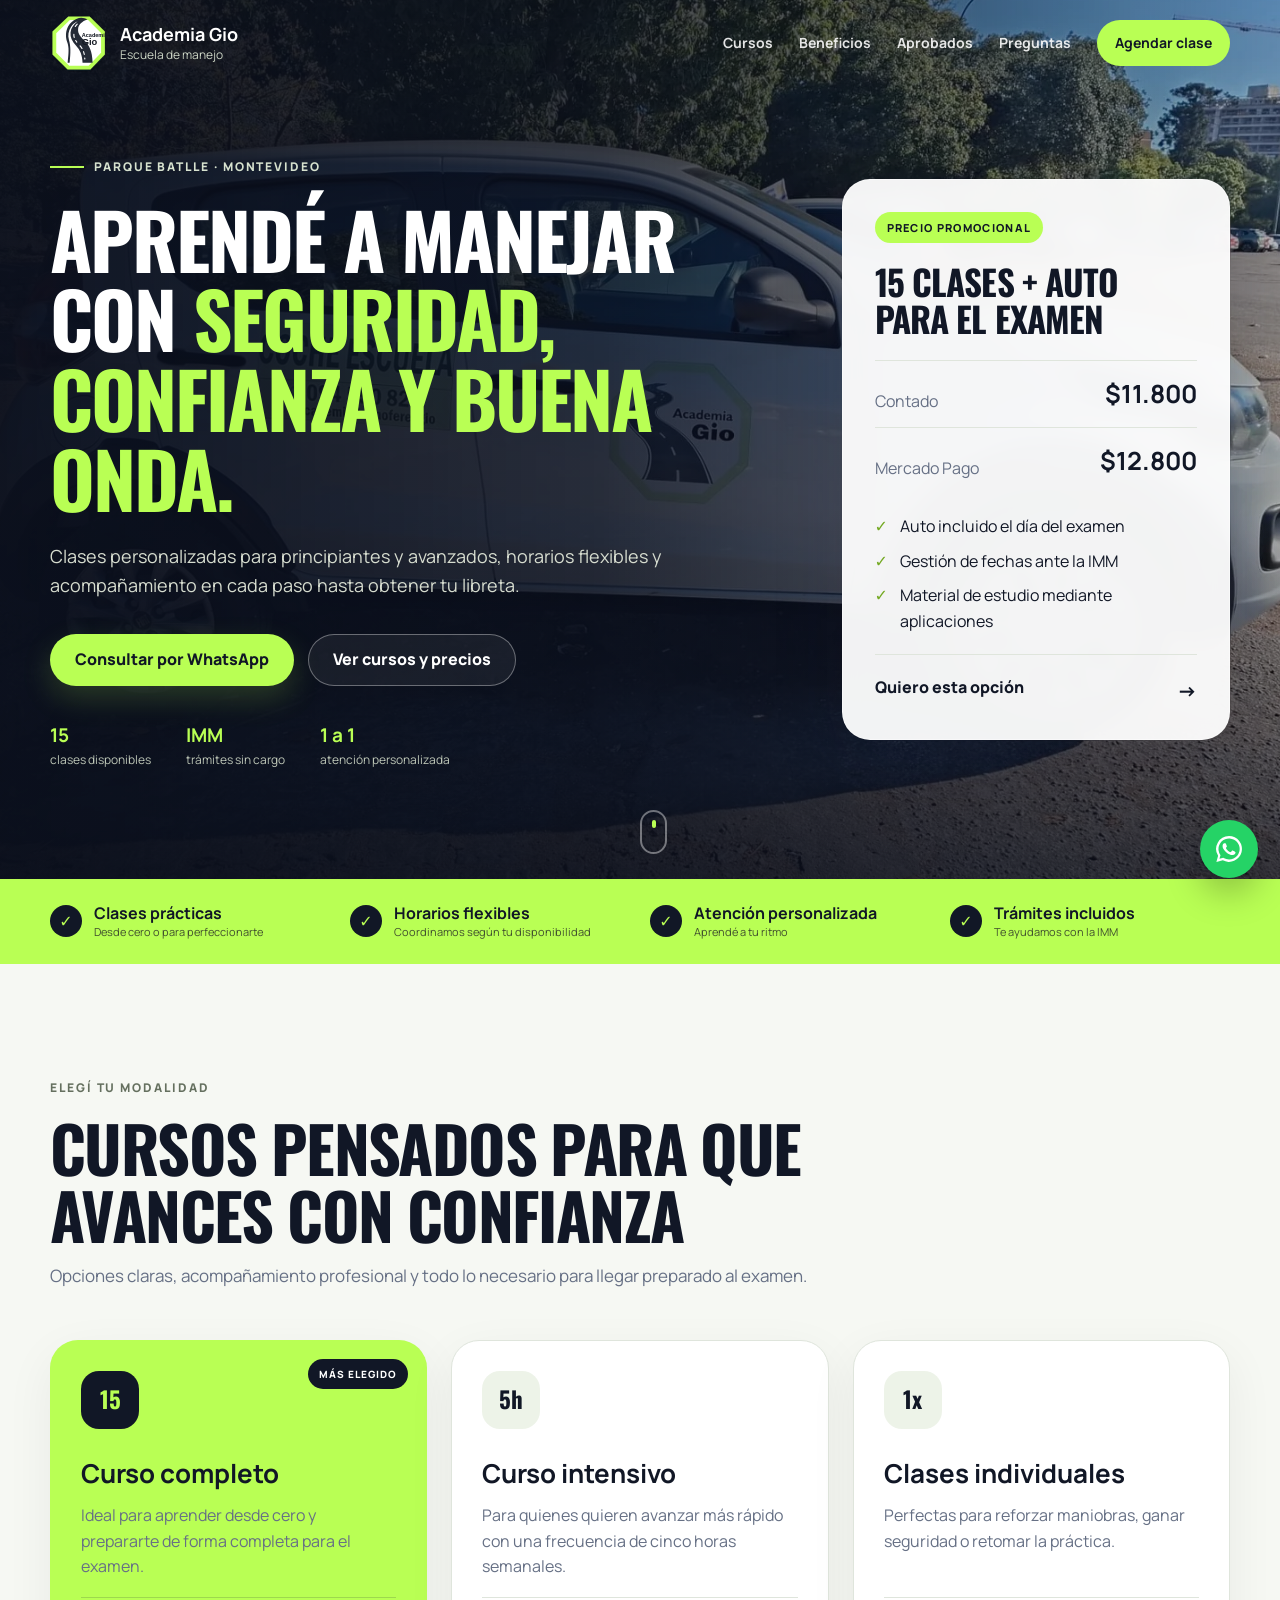
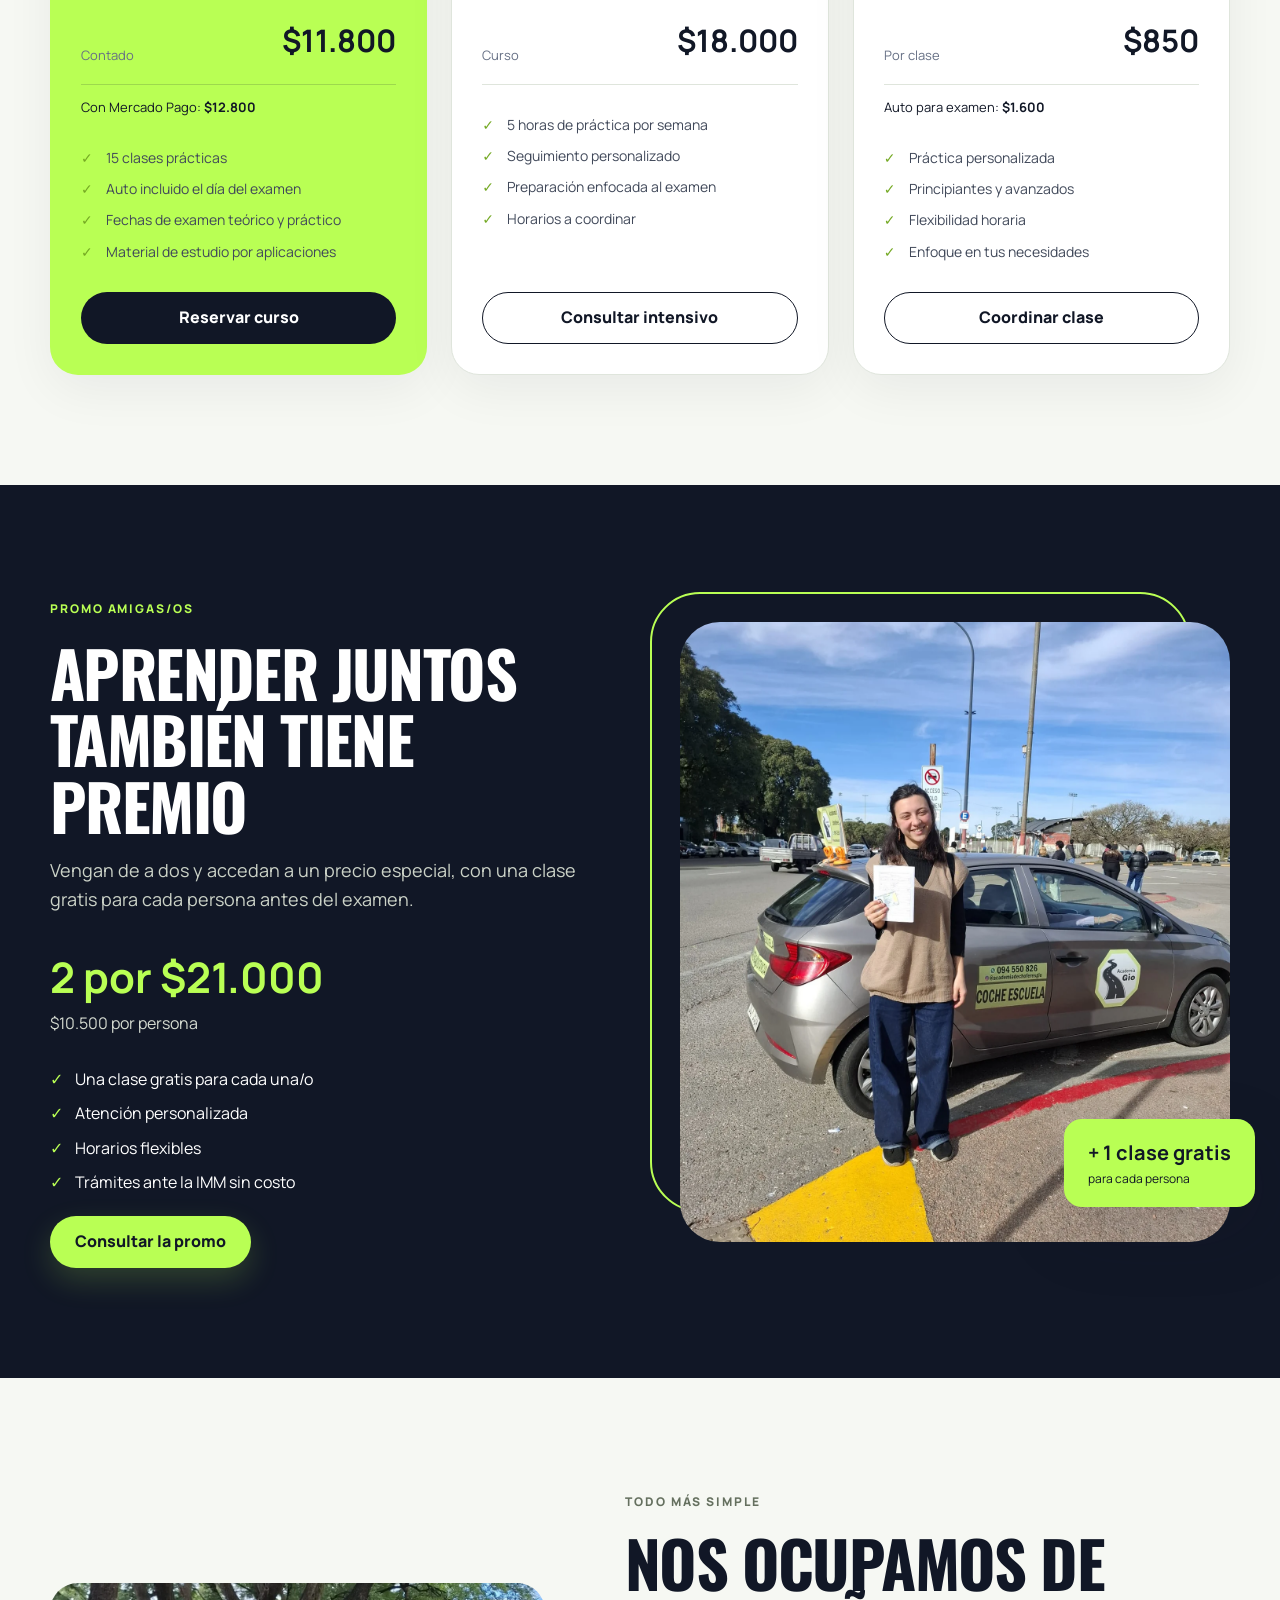
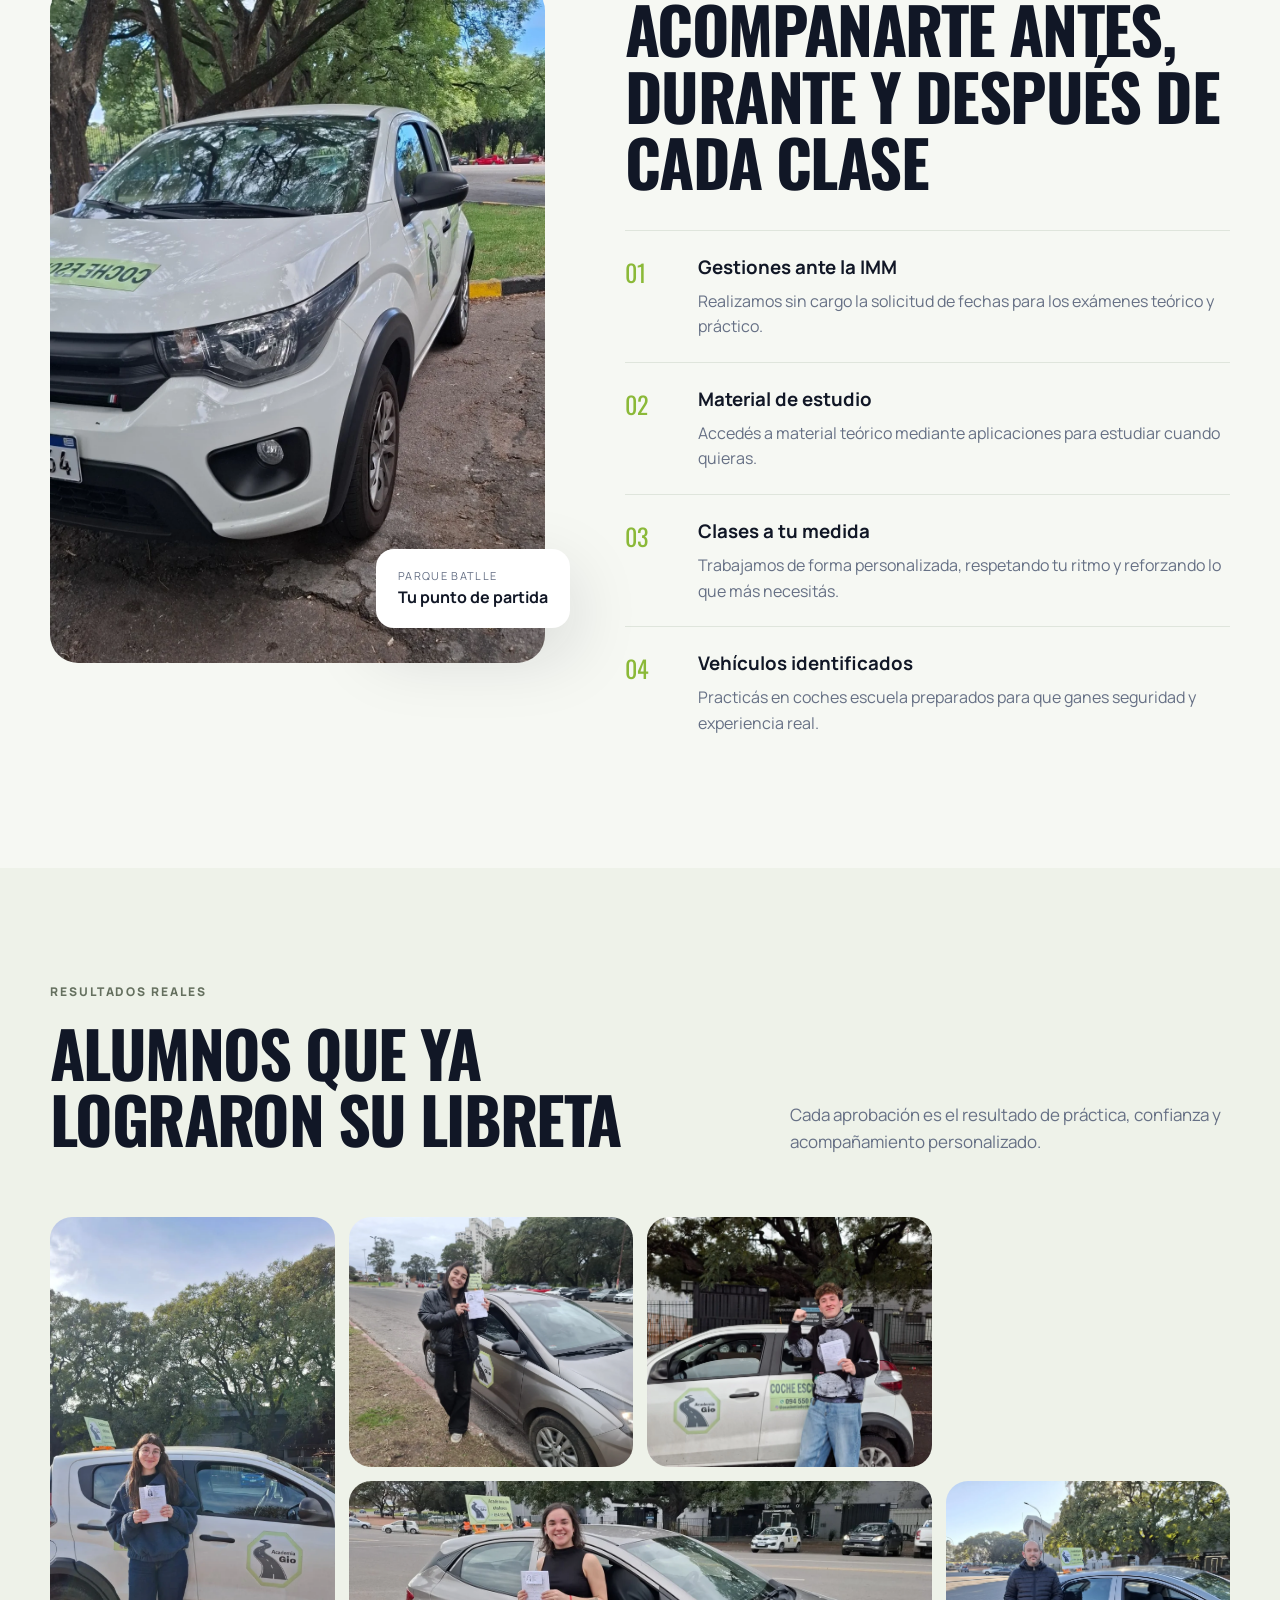
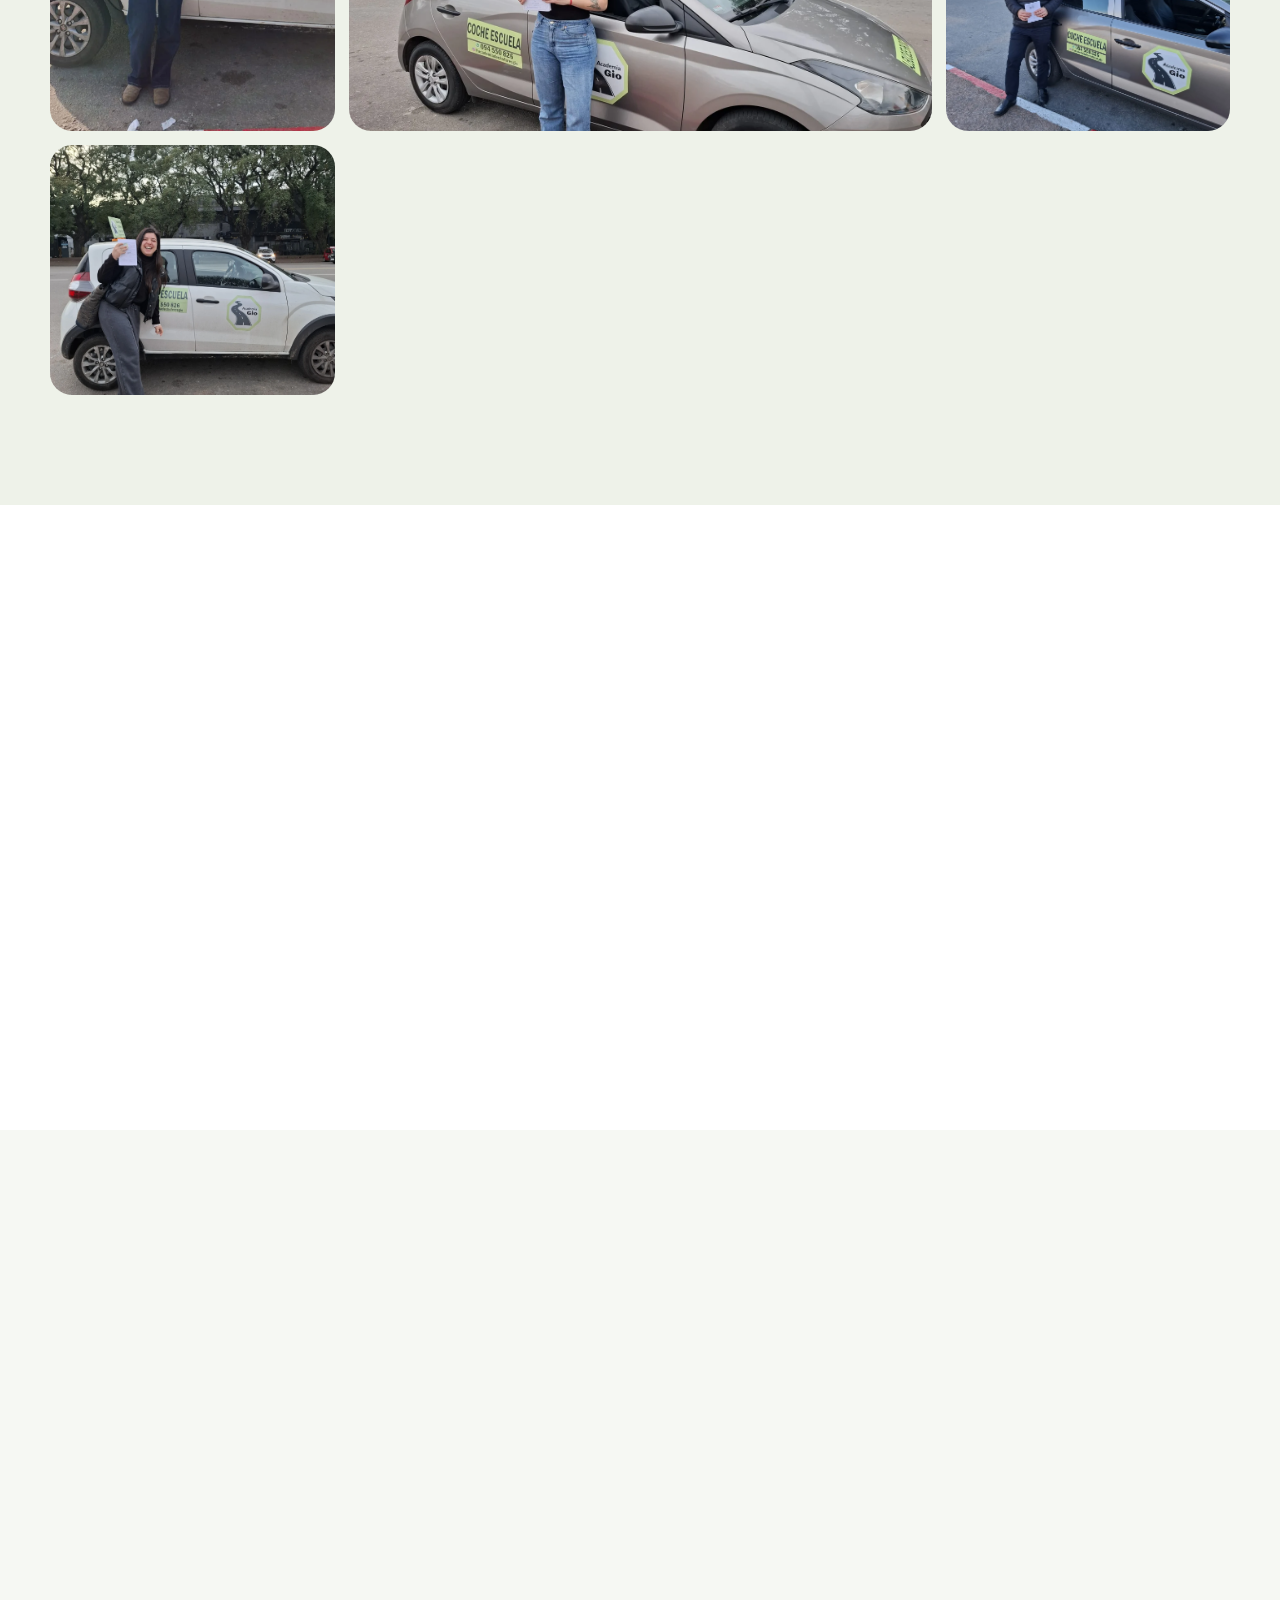
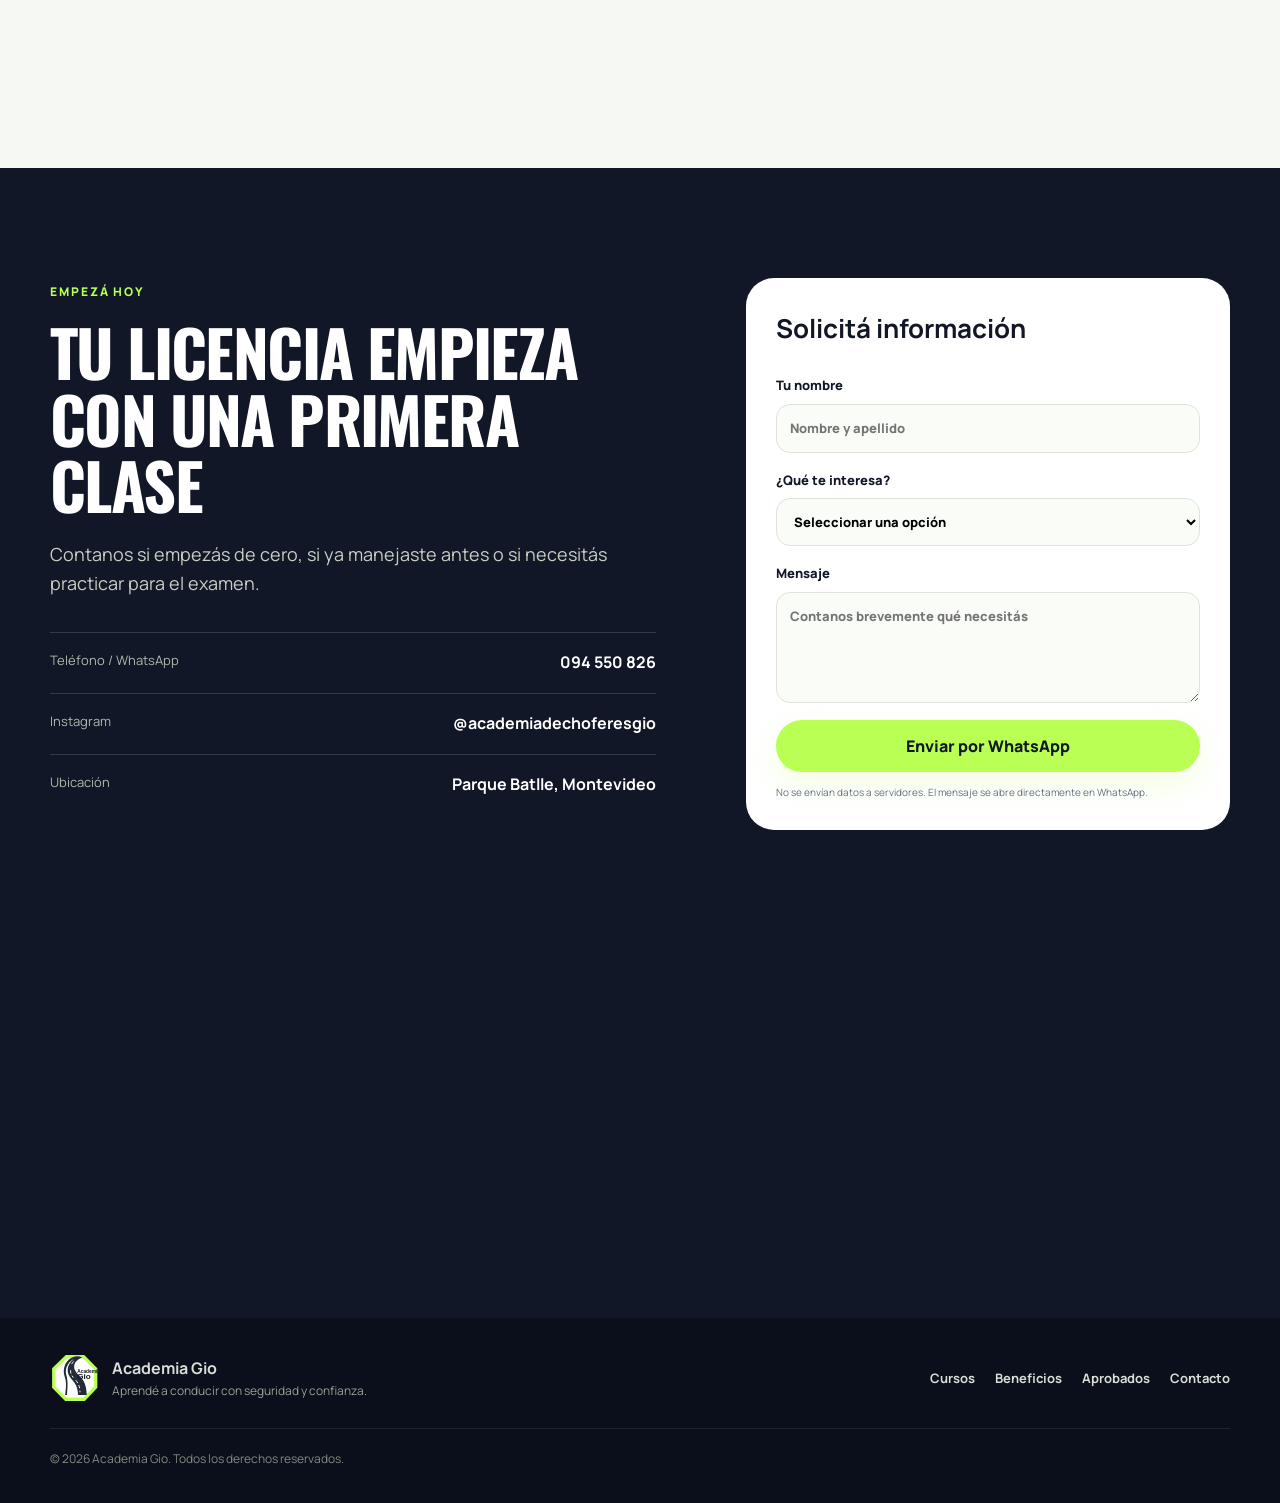
==== index.html @ 1188f10f "Add files via upload" ====
<!doctype html>
<html lang="es">
<head>
  <meta charset="utf-8">
  <meta name="viewport" content="width=device-width, initial-scale=1">
  <meta name="description" content="Academia Gio en Parque Batlle. Clases de manejo, cursos para principiantes y avanzados, trámites ante la IMM sin cargo y auto para el examen.">
  <meta name="theme-color" content="#111726">
  <title>Academia Gio | Escuela de manejo en Parque Batlle</title>
  <link rel="preconnect" href="https://fonts.googleapis.com">
  <link rel="preconnect" href="https://fonts.gstatic.com" crossorigin>
  <link href="https://fonts.googleapis.com/css2?family=Manrope:wght@400;500;600;700;800&family=Oswald:wght@500;600;700&display=swap" rel="stylesheet">
  <link rel="stylesheet" href="styles.css">
  <link rel="icon" href="assets/logo.svg" type="image/svg+xml">
  <script type="application/ld+json">
  {
    "@context":"https://schema.org",
    "@type":"DrivingSchool",
    "name":"Academia Gio",
    "telephone":"+59894550826",
    "address":{"@type":"PostalAddress","addressLocality":"Parque Batlle","addressRegion":"Montevideo","addressCountry":"UY"},
    "sameAs":["https://www.instagram.com/academiadechoferesgio/"],
    "priceRange":"$850 - $21000"
  }
  </script>
</head>
<body>
  <a class="skip-link" href="#contenido">Saltar al contenido</a>

  <header class="site-header" id="inicio">
    <div class="nav-wrap container">
      <a class="brand" href="#inicio" aria-label="Academia Gio, inicio">
        <img src="assets/logo.svg" alt="Logo Academia Gio">
        <span><strong>Academia Gio</strong><small>Escuela de manejo</small></span>
      </a>
      <button class="menu-toggle" aria-expanded="false" aria-controls="main-nav" aria-label="Abrir menú">
        <span></span><span></span><span></span>
      </button>
      <nav id="main-nav" class="main-nav" aria-label="Navegación principal">
        <a href="#cursos">Cursos</a>
        <a href="#beneficios">Beneficios</a>
        <a href="#aprobados">Aprobados</a>
        <a href="#preguntas">Preguntas</a>
        <a href="#contacto" class="nav-cta">Agendar clase</a>
      </nav>
    </div>
  </header>

  <main id="contenido">
    <section class="hero">
      <div class="hero-bg" aria-hidden="true"></div>
      <div class="hero-overlay" aria-hidden="true"></div>
      <div class="container hero-content">
        <div class="hero-copy reveal">
          <div class="eyebrow"><span></span> Parque Batlle · Montevideo</div>
          <h1>Aprendé a manejar con <em>seguridad, confianza y buena onda.</em></h1>
          <p>Clases personalizadas para principiantes y avanzados, horarios flexibles y acompañamiento en cada paso hasta obtener tu libreta.</p>
          <div class="hero-actions">
            <a class="btn btn-primary" href="https://wa.me/59894550826?text=Hola%20Academia%20Gio%2C%20quiero%20consultar%20por%20las%20clases%20de%20manejo." target="_blank" rel="noopener">Consultar por WhatsApp</a>
            <a class="btn btn-ghost" href="#cursos">Ver cursos y precios</a>
          </div>
          <div class="hero-trust">
            <div><strong>15</strong><span>clases disponibles</span></div>
            <div><strong>IMM</strong><span>trámites sin cargo</span></div>
            <div><strong>1 a 1</strong><span>atención personalizada</span></div>
          </div>
        </div>
        <aside class="hero-card reveal" aria-label="Promoción destacada">
          <span class="mini-label">Precio promocional</span>
          <h2>15 clases + auto para el examen</h2>
          <div class="price-line"><span>Contado</span><strong>$11.800</strong></div>
          <div class="price-line"><span>Mercado Pago</span><strong>$12.800</strong></div>
          <ul>
            <li>Auto incluido el día del examen</li>
            <li>Gestión de fechas ante la IMM</li>
            <li>Material de estudio mediante aplicaciones</li>
          </ul>
          <a href="https://wa.me/59894550826?text=Hola%20Academia%20Gio%2C%20me%20interesa%20el%20curso%20de%2015%20clases." target="_blank" rel="noopener">Quiero esta opción <span>→</span></a>
        </aside>
      </div>
      <a class="scroll-cue" href="#cursos" aria-label="Bajar a cursos"><span></span></a>
    </section>

    <section class="quick-strip" aria-label="Información rápida">
      <div class="container quick-grid">
        <div><span class="icon">✓</span><p><strong>Clases prácticas</strong><small>Desde cero o para perfeccionarte</small></p></div>
        <div><span class="icon">✓</span><p><strong>Horarios flexibles</strong><small>Coordinamos según tu disponibilidad</small></p></div>
        <div><span class="icon">✓</span><p><strong>Atención personalizada</strong><small>Aprendé a tu ritmo</small></p></div>
        <div><span class="icon">✓</span><p><strong>Trámites incluidos</strong><small>Te ayudamos con la IMM</small></p></div>
      </div>
    </section>

    <section class="section courses" id="cursos">
      <div class="container">
        <div class="section-heading reveal">
          <span class="kicker">Elegí tu modalidad</span>
          <h2>Cursos pensados para que avances con confianza</h2>
          <p>Opciones claras, acompañamiento profesional y todo lo necesario para llegar preparado al examen.</p>
        </div>
        <div class="course-grid">
          <article class="course-card featured reveal">
            <div class="tag">Más elegido</div>
            <div class="course-icon">15</div>
            <h3>Curso completo</h3>
            <p class="course-desc">Ideal para aprender desde cero y prepararte de forma completa para el examen.</p>
            <div class="price"><span>Contado</span><strong>$11.800</strong></div>
            <div class="secondary-price">Con Mercado Pago: <strong>$12.800</strong></div>
            <ul>
              <li>15 clases prácticas</li>
              <li>Auto incluido el día del examen</li>
              <li>Fechas de examen teórico y práctico</li>
              <li>Material de estudio por aplicaciones</li>
            </ul>
            <a class="btn btn-dark" href="https://wa.me/59894550826?text=Hola%2C%20quiero%20reservar%20el%20curso%20completo%20de%2015%20clases." target="_blank" rel="noopener">Reservar curso</a>
          </article>

          <article class="course-card reveal">
            <div class="course-icon">5h</div>
            <h3>Curso intensivo</h3>
            <p class="course-desc">Para quienes quieren avanzar más rápido con una frecuencia de cinco horas semanales.</p>
            <div class="price"><span>Curso</span><strong>$18.000</strong></div>
            <ul>
              <li>5 horas de práctica por semana</li>
              <li>Seguimiento personalizado</li>
              <li>Preparación enfocada al examen</li>
              <li>Horarios a coordinar</li>
            </ul>
            <a class="btn btn-outline" href="https://wa.me/59894550826?text=Hola%2C%20quiero%20informaci%C3%B3n%20sobre%20el%20curso%20intensivo." target="_blank" rel="noopener">Consultar intensivo</a>
          </article>

          <article class="course-card reveal">
            <div class="course-icon">1x</div>
            <h3>Clases individuales</h3>
            <p class="course-desc">Perfectas para reforzar maniobras, ganar seguridad o retomar la práctica.</p>
            <div class="price"><span>Por clase</span><strong>$850</strong></div>
            <div class="secondary-price">Auto para examen: <strong>$1.600</strong></div>
            <ul>
              <li>Práctica personalizada</li>
              <li>Principiantes y avanzados</li>
              <li>Flexibilidad horaria</li>
              <li>Enfoque en tus necesidades</li>
            </ul>
            <a class="btn btn-outline" href="https://wa.me/59894550826?text=Hola%2C%20quiero%20coordinar%20una%20clase%20individual." target="_blank" rel="noopener">Coordinar clase</a>
          </article>
        </div>
      </div>
    </section>

    <section class="friends-promo">
      <div class="container promo-layout">
        <div class="promo-copy reveal">
          <span class="kicker light">Promo amigas/os</span>
          <h2>Aprender juntos también tiene premio</h2>
          <p>Vengan de a dos y accedan a un precio especial, con una clase gratis para cada persona antes del examen.</p>
          <div class="promo-price"><strong>2 por $21.000</strong><span>$10.500 por persona</span></div>
          <ul>
            <li>Una clase gratis para cada una/o</li>
            <li>Atención personalizada</li>
            <li>Horarios flexibles</li>
            <li>Trámites ante la IMM sin costo</li>
          </ul>
          <a class="btn btn-primary" href="https://wa.me/59894550826?text=Hola%20Academia%20Gio%2C%20nos%20interesa%20la%20promo%20amigas%2Fos%20de%202%20por%20%2421.000." target="_blank" rel="noopener">Consultar la promo</a>
        </div>
        <div class="promo-visual reveal">
          <img src="assets/alumna-6.webp" alt="Alumna de Academia Gio junto al coche escuela mostrando su libreta" loading="lazy">
          <div class="floating-note"><strong>+ 1 clase gratis</strong><span>para cada persona</span></div>
        </div>
      </div>
    </section>

    <section class="section benefits" id="beneficios">
      <div class="container benefits-layout">
        <div class="benefits-image reveal">
          <img src="assets/auto-frente.webp" alt="Vehículo de Academia Gio preparado para clases de manejo" loading="lazy">
          <div class="image-badge"><span>Parque Batlle</span><strong>Tu punto de partida</strong></div>
        </div>
        <div class="benefits-copy reveal">
          <span class="kicker">Todo más simple</span>
          <h2>Nos ocupamos de acompañarte antes, durante y después de cada clase</h2>
          <div class="benefit-list">
            <article><span>01</span><div><h3>Gestiones ante la IMM</h3><p>Realizamos sin cargo la solicitud de fechas para los exámenes teórico y práctico.</p></div></article>
            <article><span>02</span><div><h3>Material de estudio</h3><p>Accedés a material teórico mediante aplicaciones para estudiar cuando quieras.</p></div></article>
            <article><span>03</span><div><h3>Clases a tu medida</h3><p>Trabajamos de forma personalizada, respetando tu ritmo y reforzando lo que más necesitás.</p></div></article>
            <article><span>04</span><div><h3>Vehículos identificados</h3><p>Practicás en coches escuela preparados para que ganes seguridad y experiencia real.</p></div></article>
          </div>
        </div>
      </div>
    </section>

    <section class="section results" id="aprobados">
      <div class="container">
        <div class="section-heading split reveal">
          <div><span class="kicker">Resultados reales</span><h2>Alumnos que ya lograron su libreta</h2></div>
          <p>Cada aprobación es el resultado de práctica, confianza y acompañamiento personalizado.</p>
        </div>
        <div class="gallery">
          <button class="gallery-item tall reveal" data-src="assets/alumna-1.webp" aria-label="Ampliar foto de alumna aprobada"><img src="assets/alumna-1.webp" alt="Alumna aprobada frente al coche de Academia Gio" loading="lazy"></button>
          <button class="gallery-item reveal" data-src="assets/alumna-2.webp" aria-label="Ampliar foto de alumna aprobada"><img src="assets/alumna-2.webp" alt="Alumna mostrando su libreta junto al coche escuela" loading="lazy"></button>
          <button class="gallery-item reveal" data-src="assets/alumno-3.webp" aria-label="Ampliar foto de alumno aprobado"><img src="assets/alumno-3.webp" alt="Alumno aprobado junto al vehículo de Academia Gio" loading="lazy"></button>
          <button class="gallery-item wide reveal" data-src="assets/alumna-4.webp" aria-label="Ampliar foto de alumna aprobada"><img src="assets/alumna-4.webp" alt="Alumna aprobada al lado del coche escuela" loading="lazy"></button>
          <button class="gallery-item reveal" data-src="assets/alumno-5.webp" aria-label="Ampliar foto de alumno aprobado"><img src="assets/alumno-5.webp" alt="Alumno mostrando su documentación frente al coche escuela" loading="lazy"></button>
          <button class="gallery-item reveal" data-src="assets/alumna-7.webp" aria-label="Ampliar foto de alumna aprobada"><img src="assets/alumna-7.webp" alt="Alumna feliz mostrando la libreta junto al vehículo" loading="lazy"></button>
        </div>
      </div>
    </section>

    <section class="section steps">
      <div class="container">
        <div class="section-heading reveal"><span class="kicker">Así de simple</span><h2>Tu camino hacia la libreta</h2></div>
        <div class="steps-grid">
          <article class="reveal"><span>1</span><h3>Consultá</h3><p>Escribinos por WhatsApp y contanos tu experiencia y disponibilidad.</p></article>
          <article class="reveal"><span>2</span><h3>Coordiná</h3><p>Elegimos el curso y organizamos horarios que se adapten a vos.</p></article>
          <article class="reveal"><span>3</span><h3>Practicá</h3><p>Aprendé maniobras, circulación y seguridad con seguimiento personalizado.</p></article>
          <article class="reveal"><span>4</span><h3>Rendí</h3><p>Te ayudamos con las fechas y podés contar con el auto para tu examen.</p></article>
        </div>
      </div>
    </section>

    <section class="section faq" id="preguntas">
      <div class="container faq-layout">
        <div class="faq-intro reveal">
          <span class="kicker">Preguntas frecuentes</span>
          <h2>Todo lo que necesitás saber antes de empezar</h2>
          <p>¿Te quedó alguna duda? Escribinos y te respondemos personalmente.</p>
          <a class="text-link" href="https://wa.me/59894550826?text=Hola%20Academia%20Gio%2C%20tengo%20una%20consulta." target="_blank" rel="noopener">Hacer una consulta →</a>
        </div>
        <div class="accordion reveal">
          <details open><summary>¿Necesito experiencia previa?</summary><p>No. Las clases están pensadas tanto para personas que comienzan desde cero como para quienes quieren perfeccionarse.</p></details>
          <details><summary>¿El auto está incluido para el examen?</summary><p>Sí, está incluido en el curso de 15 clases. También puede contratarse por separado por $1.600.</p></details>
          <details><summary>¿Ustedes realizan los trámites ante la IMM?</summary><p>Sí. La gestión de fechas para el examen teórico y práctico se realiza sin cargo.</p></details>
          <details><summary>¿Cómo recibo el material teórico?</summary><p>El material de estudio se proporciona mediante aplicaciones para que puedas estudiar desde tu celular.</p></details>
          <details><summary>¿Se puede pagar con Mercado Pago?</summary><p>Sí. El curso de 15 clases tiene un precio de $12.800 mediante Mercado Pago y $11.800 al contado.</p></details>
        </div>
      </div>
    </section>

    <section class="contact" id="contacto">
      <div class="container contact-layout">
        <div class="contact-copy reveal">
          <span class="kicker light">Empezá hoy</span>
          <h2>Tu licencia empieza con una primera clase</h2>
          <p>Contanos si empezás de cero, si ya manejaste antes o si necesitás practicar para el examen.</p>
          <div class="contact-details">
            <a href="tel:+59894550826"><span>Teléfono / WhatsApp</span><strong>094 550 826</strong></a>
            <a href="https://www.instagram.com/academiadechoferesgio/" target="_blank" rel="noopener"><span>Instagram</span><strong>@academiadechoferesgio</strong></a>
            <a href="https://www.google.com/maps/search/?api=1&query=Parque+Batlle+Montevideo" target="_blank" rel="noopener"><span>Ubicación</span><strong>Parque Batlle, Montevideo</strong></a>
          </div>
        </div>
        <form class="contact-form reveal" id="whatsapp-form">
          <h3>Solicitá información</h3>
          <label>Tu nombre<input type="text" id="name" placeholder="Nombre y apellido" required></label>
          <label>¿Qué te interesa?
            <select id="interest" required>
              <option value="">Seleccionar una opción</option>
              <option>Curso completo de 15 clases</option>
              <option>Curso intensivo</option>
              <option>Clase individual</option>
              <option>Promo amigas/os</option>
              <option>Auto para el examen</option>
              <option>Otra consulta</option>
            </select>
          </label>
          <label>Mensaje<textarea id="message" rows="4" placeholder="Contanos brevemente qué necesitás"></textarea></label>
          <button class="btn btn-primary" type="submit">Enviar por WhatsApp</button>
          <small>No se envían datos a servidores. El mensaje se abre directamente en WhatsApp.</small>
        </form>
      </div>
      <div class="map-wrap">
        <iframe title="Mapa de Parque Batlle, Montevideo" src="https://maps.google.com/maps?q=Parque%20Batlle%2C%20Montevideo&t=&z=14&ie=UTF8&iwloc=&output=embed" loading="lazy" referrerpolicy="no-referrer-when-downgrade"></iframe>
      </div>
    </section>
  </main>

  <footer class="site-footer">
    <div class="container footer-grid">
      <div class="footer-brand"><img src="assets/logo.svg" alt=""><div><strong>Academia Gio</strong><span>Aprendé a conducir con seguridad y confianza.</span></div></div>
      <div class="footer-links"><a href="#cursos">Cursos</a><a href="#beneficios">Beneficios</a><a href="#aprobados">Aprobados</a><a href="#contacto">Contacto</a></div>
      <p>© <span id="year"></span> Academia Gio. Todos los derechos reservados.</p>
    </div>
  </footer>

  <a class="floating-whatsapp" href="https://wa.me/59894550826?text=Hola%20Academia%20Gio%2C%20quiero%20informaci%C3%B3n%20sobre%20las%20clases." target="_blank" rel="noopener" aria-label="Contactar por WhatsApp">
    <svg viewBox="0 0 32 32" aria-hidden="true"><path d="M16.04 3A12.9 12.9 0 0 0 5.11 22.76L3.4 29l6.39-1.68A12.95 12.95 0 1 0 16.04 3zm0 23.57a10.57 10.57 0 0 1-5.39-1.48l-.39-.23-3.79 1 1.01-3.69-.25-.38a10.58 10.58 0 1 1 8.81 4.78zm5.8-7.92c-.32-.16-1.88-.93-2.17-1.03-.29-.11-.5-.16-.71.16-.21.32-.82 1.03-1 1.24-.19.21-.37.24-.69.08-.32-.16-1.34-.49-2.56-1.58-.95-.84-1.59-1.88-1.77-2.2-.19-.32-.02-.49.14-.65.14-.14.32-.37.48-.56.16-.19.21-.32.32-.53.11-.21.05-.4-.03-.56-.08-.16-.71-1.71-.98-2.34-.26-.62-.52-.54-.71-.55h-.61c-.21 0-.56.08-.85.4-.29.32-1.11 1.09-1.11 2.65 0 1.56 1.14 3.07 1.3 3.28.16.21 2.24 3.42 5.42 4.8.76.33 1.35.52 1.81.67.76.24 1.45.21 2 .13.61-.09 1.88-.77 2.14-1.51.26-.74.26-1.38.19-1.51-.08-.13-.29-.21-.61-.37z"/></svg>
  </a>

  <dialog class="lightbox" id="lightbox">
    <button aria-label="Cerrar imagen">×</button>
    <img src="" alt="Foto ampliada">
  </dialog>

  <script src="script.js"></script>
</body>
</html>
---- styles.css ----
:root{
  --ink:#111726;
  --ink-2:#222a3d;
  --muted:#667085;
  --lime:#b9ff54;
  --lime-deep:#98df34;
  --paper:#f6f8f3;
  --white:#fff;
  --line:#dfe5dc;
  --shadow:0 24px 70px rgba(17,23,38,.15);
  --radius:28px;
  --container:min(1180px,calc(100% - 40px));
}
*{box-sizing:border-box}
html{scroll-behavior:smooth}
body{margin:0;font-family:Manrope,system-ui,sans-serif;color:var(--ink);background:var(--paper);line-height:1.6}
img{display:block;max-width:100%}
a{color:inherit;text-decoration:none}
button,input,select,textarea{font:inherit}
.container{width:var(--container);margin-inline:auto}
.skip-link{position:fixed;z-index:9999;left:16px;top:-80px;background:var(--lime);padding:12px 18px;border-radius:12px;font-weight:800;transition:.2s}
.skip-link:focus{top:16px}
.site-header{position:fixed;inset:0 0 auto;z-index:100;padding:14px 0;transition:.3s}
.site-header.scrolled{background:rgba(17,23,38,.94);backdrop-filter:blur(15px);box-shadow:0 10px 40px rgba(0,0,0,.18)}
.nav-wrap{display:flex;align-items:center;justify-content:space-between;gap:30px}
.brand{display:flex;align-items:center;gap:12px;color:#fff}
.brand img{width:58px;height:58px}
.brand span{display:flex;flex-direction:column;line-height:1.15}
.brand strong{font-size:18px}.brand small{font-size:12px;color:#cbd4c4;margin-top:4px}
.main-nav{display:flex;align-items:center;gap:26px;color:#fff;font-size:14px;font-weight:700}
.main-nav a{opacity:.88;transition:.2s}.main-nav a:hover{opacity:1;color:var(--lime)}
.nav-cta{background:var(--lime);color:var(--ink)!important;padding:12px 18px;border-radius:999px;opacity:1!important}
.menu-toggle{display:none;background:none;border:0;padding:8px}.menu-toggle span{display:block;width:26px;height:2px;background:white;margin:5px;border-radius:3px}
.hero{min-height:820px;position:relative;display:grid;place-items:center;overflow:hidden;background:var(--ink)}
.hero-bg{position:absolute;inset:0;background:url('assets/hero.webp') center/cover no-repeat;transform:scale(1.03)}
.hero-overlay{position:absolute;inset:0;background:linear-gradient(90deg,rgba(10,15,28,.96) 0%,rgba(10,15,28,.8) 47%,rgba(10,15,28,.28) 100%),linear-gradient(0deg,rgba(10,15,28,.68),transparent 42%)}
.hero-content{position:relative;z-index:2;display:grid;grid-template-columns:1.3fr .7fr;gap:70px;align-items:center;padding:150px 0 110px;color:#fff}
.eyebrow,.kicker{display:inline-flex;align-items:center;gap:10px;text-transform:uppercase;letter-spacing:.16em;font-size:12px;font-weight:800;color:#65705f}
.eyebrow{color:#d7e2cf}.eyebrow span{width:34px;height:2px;background:var(--lime)}
h1,h2,h3,p{margin-top:0}
h1,h2{font-family:Oswald,Impact,sans-serif;line-height:1.04;text-transform:uppercase;letter-spacing:-.025em}
h1{font-size:clamp(54px,6vw,88px);max-width:800px;margin:22px 0 24px}
h1 em{color:var(--lime);font-style:normal}
.hero-copy>p{font-size:18px;max-width:660px;color:#d6dccf}
.hero-actions{display:flex;flex-wrap:wrap;gap:14px;margin:34px 0}
.btn{display:inline-flex;align-items:center;justify-content:center;min-height:52px;padding:0 24px;border-radius:999px;font-weight:800;border:1px solid transparent;cursor:pointer;transition:.25s}
.btn:hover{transform:translateY(-2px)}
.btn-primary{background:var(--lime);color:var(--ink);box-shadow:0 12px 30px rgba(185,255,84,.18)}
.btn-primary:hover{background:#c7ff76}
.btn-ghost{border-color:rgba(255,255,255,.35);color:#fff;background:rgba(255,255,255,.06)}
.btn-dark{background:var(--ink);color:#fff;width:100%}.btn-outline{border-color:var(--ink);width:100%}
.hero-trust{display:flex;gap:35px;margin-top:30px}
.hero-trust div{display:flex;flex-direction:column}.hero-trust strong{font-size:19px;color:var(--lime)}.hero-trust span{font-size:12px;color:#bdc6b7}
.hero-card{background:rgba(255,255,255,.95);color:var(--ink);padding:32px;border-radius:var(--radius);box-shadow:var(--shadow);backdrop-filter:blur(10px);border:1px solid rgba(255,255,255,.4)}
.mini-label{display:inline-block;background:var(--lime);padding:7px 12px;border-radius:999px;text-transform:uppercase;font-size:11px;letter-spacing:.12em;font-weight:900}
.hero-card h2{font-size:35px;margin:20px 0 24px}
.price-line{display:flex;align-items:end;justify-content:space-between;border-top:1px solid var(--line);padding:13px 0}.price-line span{color:var(--muted)}.price-line strong{font-size:25px}
.hero-card ul,.course-card ul,.promo-copy ul{list-style:none;padding:0;margin:20px 0}.hero-card li,.course-card li,.promo-copy li{position:relative;padding-left:25px;margin:9px 0}.hero-card li:before,.course-card li:before,.promo-copy li:before{content:'✓';position:absolute;left:0;color:#74a923;font-weight:900}
.hero-card>a{display:flex;justify-content:space-between;font-weight:900;border-top:1px solid var(--line);padding-top:20px}.hero-card>a span{font-size:20px}
.scroll-cue{position:absolute;bottom:25px;left:50%;z-index:3;width:27px;height:44px;border:2px solid rgba(255,255,255,.4);border-radius:20px}.scroll-cue span{position:absolute;left:50%;top:8px;width:4px;height:8px;background:var(--lime);border-radius:3px;transform:translateX(-50%);animation:scroll 1.7s infinite}@keyframes scroll{0%{opacity:0;transform:translate(-50%,0)}50%{opacity:1}100%{opacity:0;transform:translate(-50%,13px)}}
.quick-strip{background:var(--lime);padding:24px 0}
.quick-grid{display:grid;grid-template-columns:repeat(4,1fr);gap:20px}.quick-grid>div{display:flex;align-items:center;gap:12px}.quick-grid .icon{width:32px;height:32px;display:grid;place-items:center;background:var(--ink);color:var(--lime);border-radius:50%;font-weight:900}.quick-grid p{display:flex;flex-direction:column;margin:0;line-height:1.35}.quick-grid small{font-size:11px;color:#41502e}
.section{padding:110px 0}.section-heading{max-width:760px;margin-bottom:50px}.section-heading h2{font-size:clamp(42px,5vw,65px);margin:15px 0}.section-heading p{color:var(--muted);font-size:17px}.section-heading.split{max-width:none;display:grid;grid-template-columns:1.2fr .8fr;gap:80px;align-items:end}.section-heading.split p{margin-bottom:12px}
.course-grid{display:grid;grid-template-columns:repeat(3,1fr);gap:24px;align-items:stretch}.course-card{background:white;border:1px solid var(--line);border-radius:var(--radius);padding:30px;position:relative;display:flex;flex-direction:column;box-shadow:0 15px 50px rgba(16,24,40,.06)}.course-card.featured{background:var(--lime);border-color:transparent;transform:translateY(-12px)}.tag{position:absolute;top:18px;right:18px;background:var(--ink);color:white;border-radius:999px;padding:7px 11px;font-size:10px;text-transform:uppercase;letter-spacing:.1em;font-weight:800}.course-icon{width:58px;height:58px;border-radius:18px;background:var(--ink);color:var(--lime);display:grid;place-items:center;font-family:Oswald,sans-serif;font-size:23px;font-weight:700;margin-bottom:24px}.course-card:not(.featured) .course-icon{background:#edf3e8;color:var(--ink)}.course-card h3{font-size:26px;margin-bottom:9px}.course-desc{color:var(--muted);min-height:78px}.price{display:flex;justify-content:space-between;align-items:end;padding:18px 0;border-top:1px solid var(--line);border-bottom:1px solid var(--line)}.featured .price{border-color:rgba(17,23,38,.16)}.price span{font-size:13px;color:var(--muted)}.price strong{font-size:31px}.secondary-price{margin-top:12px;font-size:13px}.course-card ul{flex:1;color:#41495a}.course-card li{font-size:14px}
.friends-promo{background:var(--ink);color:#fff;padding:110px 0;overflow:hidden}.promo-layout{display:grid;grid-template-columns:1fr 1fr;gap:80px;align-items:center}.kicker.light{color:var(--lime)}.promo-copy h2{font-size:clamp(50px,5vw,72px);margin:18px 0}.promo-copy>p{color:#cbd2c7;font-size:18px;max-width:600px}.promo-price{display:flex;flex-direction:column;margin:30px 0}.promo-price strong{font-size:42px;color:var(--lime)}.promo-price span{color:#d5dbd1}.promo-copy li:before{color:var(--lime)}.promo-visual{position:relative}.promo-visual:before{content:'';position:absolute;inset:-30px 40px 30px -30px;border:2px solid var(--lime);border-radius:50px}.promo-visual img{position:relative;width:100%;height:620px;object-fit:cover;border-radius:40px}.floating-note{position:absolute;right:-25px;bottom:35px;background:var(--lime);color:var(--ink);padding:18px 24px;border-radius:18px;box-shadow:var(--shadow);display:flex;flex-direction:column}.floating-note strong{font-size:20px}.floating-note span{font-size:12px}
.benefits-layout{display:grid;grid-template-columns:.9fr 1.1fr;gap:80px;align-items:center}.benefits-image{position:relative}.benefits-image img{height:680px;width:100%;object-fit:cover;border-radius:var(--radius)}.image-badge{position:absolute;right:-25px;bottom:35px;background:white;padding:18px 22px;border-radius:18px;box-shadow:var(--shadow);display:flex;flex-direction:column}.image-badge span{font-size:11px;text-transform:uppercase;letter-spacing:.12em;color:var(--muted)}
.benefits-copy h2{font-size:clamp(42px,5vw,64px);margin:15px 0 35px}.benefit-list{display:grid;gap:0}.benefit-list article{display:grid;grid-template-columns:55px 1fr;gap:18px;padding:22px 0;border-top:1px solid var(--line)}.benefit-list article>span{font-family:Oswald,sans-serif;font-size:24px;color:#8bb938}.benefit-list h3{margin:0 0 6px}.benefit-list p{color:var(--muted);margin:0}
.results{background:#eef2e9}.gallery{display:grid;grid-template-columns:repeat(4,1fr);grid-auto-rows:250px;gap:14px}.gallery-item{border:0;padding:0;border-radius:22px;overflow:hidden;cursor:pointer;background:#ddd}.gallery-item img{width:100%;height:100%;object-fit:cover;transition:.45s}.gallery-item:hover img{transform:scale(1.045)}.gallery-item.tall{grid-row:span 2}.gallery-item.wide{grid-column:span 2}
.steps{background:white}.steps-grid{display:grid;grid-template-columns:repeat(4,1fr);gap:20px}.steps-grid article{border-top:3px solid var(--lime);padding:25px 5px}.steps-grid span{font-family:Oswald,sans-serif;font-size:56px;color:#cbd4c4}.steps-grid h3{font-size:23px;margin:5px 0}.steps-grid p{color:var(--muted);font-size:14px}
.faq-layout{display:grid;grid-template-columns:.75fr 1.25fr;gap:90px}.faq-intro h2{font-size:clamp(42px,5vw,62px);margin:15px 0 22px}.faq-intro p{color:var(--muted)}.text-link{font-weight:900;border-bottom:2px solid var(--lime)}.accordion details{border-top:1px solid var(--line);padding:20px 0}.accordion details:last-child{border-bottom:1px solid var(--line)}.accordion summary{cursor:pointer;font-size:18px;font-weight:800;list-style:none;display:flex;justify-content:space-between;gap:20px}.accordion summary::-webkit-details-marker{display:none}.accordion summary:after{content:'+';font-size:28px;line-height:1;color:#7fa82e}.accordion details[open] summary:after{content:'–'}.accordion p{color:var(--muted);padding-right:30px}
.contact{background:var(--ink);color:#fff}.contact-layout{display:grid;grid-template-columns:1fr .8fr;gap:90px;padding:110px 0}.contact-copy h2{font-size:clamp(50px,5vw,74px);margin:15px 0 22px}.contact-copy>p{color:#c6cec2;font-size:18px}.contact-details{display:grid;gap:0;margin-top:35px}.contact-details a{display:flex;justify-content:space-between;gap:20px;padding:17px 0;border-top:1px solid rgba(255,255,255,.14)}.contact-details span{color:#aeb8aa;font-size:13px}.contact-details strong{text-align:right}.contact-form{background:white;color:var(--ink);border-radius:var(--radius);padding:30px}.contact-form h3{font-size:26px}.contact-form label{display:grid;gap:8px;font-size:13px;font-weight:800;margin:17px 0}.contact-form input,.contact-form select,.contact-form textarea{width:100%;border:1px solid #dfe3da;border-radius:14px;padding:13px;background:#fafcf8;outline:none}.contact-form input:focus,.contact-form select:focus,.contact-form textarea:focus{border-color:#92c33c;box-shadow:0 0 0 4px rgba(185,255,84,.2)}.contact-form .btn{width:100%;border:0}.contact-form small{display:block;color:var(--muted);font-size:10px;margin-top:12px}.map-wrap iframe{width:100%;height:370px;border:0;filter:grayscale(.25) contrast(.95)}
.site-footer{background:#0a0f1b;color:#d9dfd5;padding:35px 0}.footer-grid{display:grid;grid-template-columns:1fr auto;gap:25px;align-items:center}.footer-brand{display:flex;align-items:center;gap:12px}.footer-brand img{width:50px}.footer-brand div{display:flex;flex-direction:column}.footer-brand span{font-size:12px;color:#98a093}.footer-links{display:flex;gap:20px;font-size:13px;font-weight:700}.footer-grid>p{grid-column:1/-1;border-top:1px solid rgba(255,255,255,.08);padding-top:20px;margin:0;font-size:12px;color:#818b7e}
.floating-whatsapp{position:fixed;right:22px;bottom:22px;z-index:80;width:58px;height:58px;border-radius:50%;display:grid;place-items:center;background:#25d366;box-shadow:0 15px 35px rgba(0,0,0,.25);transition:.2s}.floating-whatsapp:hover{transform:scale(1.07)}.floating-whatsapp svg{width:32px;fill:white}
.lightbox{padding:0;border:0;background:transparent;max-width:min(92vw,1100px);max-height:90vh}.lightbox::backdrop{background:rgba(5,8,15,.92);backdrop-filter:blur(6px)}.lightbox img{max-height:86vh;border-radius:18px}.lightbox button{position:fixed;right:25px;top:18px;border:0;background:white;width:44px;height:44px;border-radius:50%;font-size:30px;cursor:pointer}
.reveal{opacity:0;transform:translateY(25px);transition:.7s ease}.reveal.visible{opacity:1;transform:none}
@media(max-width:980px){
  .menu-toggle{display:block;z-index:3}.main-nav{position:absolute;top:78px;left:20px;right:20px;background:var(--ink);border:1px solid rgba(255,255,255,.1);border-radius:20px;flex-direction:column;align-items:stretch;padding:20px;transform:translateY(-15px);opacity:0;pointer-events:none;transition:.25s}.main-nav.open{opacity:1;transform:none;pointer-events:auto}.main-nav a{padding:10px}
  .hero{min-height:auto}.hero-content{grid-template-columns:1fr;padding-top:135px;gap:35px}.hero-card{max-width:580px}.hero-overlay{background:linear-gradient(90deg,rgba(10,15,28,.95),rgba(10,15,28,.68))}
  .quick-grid{grid-template-columns:repeat(2,1fr)}.course-grid{grid-template-columns:1fr}.course-card.featured{transform:none}.course-desc{min-height:auto}
  .promo-layout,.benefits-layout,.faq-layout,.contact-layout{grid-template-columns:1fr}.promo-visual{max-width:700px}.benefits-image{max-width:700px}.benefits-image img{height:520px}.section-heading.split{grid-template-columns:1fr;gap:10px}.gallery{grid-template-columns:repeat(2,1fr)}.steps-grid{grid-template-columns:repeat(2,1fr)}
}
@media(max-width:640px){
  :root{--container:min(100% - 28px,1180px);--radius:22px}.site-header{padding:8px 0}.brand img{width:50px;height:50px}.brand strong{font-size:16px}.brand small{font-size:10px}
  .hero-content{padding:120px 0 80px}.hero-bg{background-position:62% center}.hero-overlay{background:linear-gradient(180deg,rgba(10,15,28,.66),rgba(10,15,28,.97) 62%)}
  h1{font-size:48px}.hero-copy>p{font-size:16px}.hero-actions{flex-direction:column}.hero-actions .btn{width:100%}.hero-trust{gap:18px;justify-content:space-between}.hero-trust span{font-size:10px}.hero-card{padding:24px}.hero-card h2{font-size:29px}.quick-grid{grid-template-columns:1fr}.section{padding:75px 0}.section-heading h2{font-size:42px}.course-card{padding:24px}.friends-promo{padding:75px 0}.promo-layout{gap:50px}.promo-copy h2{font-size:46px}.promo-visual img{height:480px}.floating-note{right:10px}.benefits-layout{gap:50px}.benefits-image img{height:440px}.image-badge{right:10px}.gallery{grid-template-columns:1fr;grid-auto-rows:330px}.gallery-item.tall,.gallery-item.wide{grid-row:auto;grid-column:auto}.steps-grid{grid-template-columns:1fr 1fr}.faq-layout{gap:45px}.contact-layout{padding:75px 0;gap:45px}.contact-details a{flex-direction:column;gap:5px}.contact-details strong{text-align:left}.footer-grid{grid-template-columns:1fr}.footer-links{flex-wrap:wrap}.floating-whatsapp{width:54px;height:54px;right:16px;bottom:16px}
}
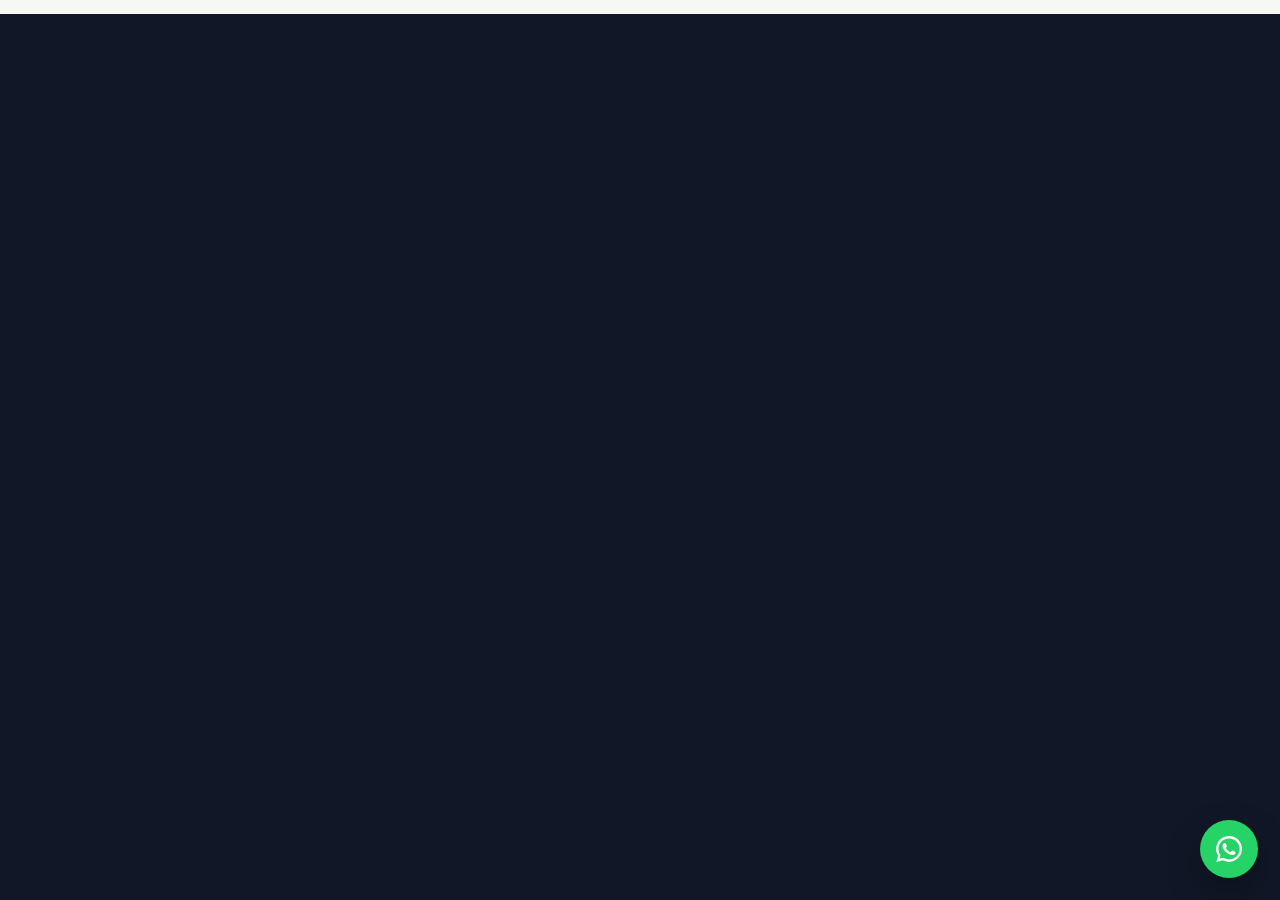
==== commit ce590beb: "Update index.html" ====
--- a/index.html
+++ b/index.html
@@ -9,8 +9,96 @@
   <link rel="preconnect" href="https://fonts.googleapis.com">
   <link rel="preconnect" href="https://fonts.gstatic.com" crossorigin>
   <link href="https://fonts.googleapis.com/css2?family=Manrope:wght@400;500;600;700;800&family=Oswald:wght@500;600;700&display=swap" rel="stylesheet">
-  <link rel="stylesheet" href="styles.css">
-  <link rel="icon" href="assets/logo.svg" type="image/svg+xml">
+  <style>
+:root{
+  --ink:#111726;
+  --ink-2:#222a3d;
+  --muted:#667085;
+  --lime:#b9ff54;
+  --lime-deep:#98df34;
+  --paper:#f6f8f3;
+  --white:#fff;
+  --line:#dfe5dc;
+  --shadow:0 24px 70px rgba(17,23,38,.15);
+  --radius:28px;
+  --container:min(1180px,calc(100% - 40px));
+}
+*{box-sizing:border-box}
+html{scroll-behavior:smooth}
+body{margin:0;font-family:Manrope,system-ui,sans-serif;color:var(--ink);background:var(--paper);line-height:1.6}
+img{display:block;max-width:100%}
+a{color:inherit;text-decoration:none}
+button,input,select,textarea{font:inherit}
+.container{width:var(--container);margin-inline:auto}
+.skip-link{position:fixed;z-index:9999;left:16px;top:-80px;background:var(--lime);padding:12px 18px;border-radius:12px;font-weight:800;transition:.2s}
+.skip-link:focus{top:16px}
+.site-header{position:fixed;inset:0 0 auto;z-index:100;padding:14px 0;transition:.3s}
+.site-header.scrolled{background:rgba(17,23,38,.94);backdrop-filter:blur(15px);box-shadow:0 10px 40px rgba(0,0,0,.18)}
+.nav-wrap{display:flex;align-items:center;justify-content:space-between;gap:30px}
+.brand{display:flex;align-items:center;gap:12px;color:#fff}
+.brand img{width:58px;height:58px}
+.brand span{display:flex;flex-direction:column;line-height:1.15}
+.brand strong{font-size:18px}.brand small{font-size:12px;color:#cbd4c4;margin-top:4px}
+.main-nav{display:flex;align-items:center;gap:26px;color:#fff;font-size:14px;font-weight:700}
+.main-nav a{opacity:.88;transition:.2s}.main-nav a:hover{opacity:1;color:var(--lime)}
+.nav-cta{background:var(--lime);color:var(--ink)!important;padding:12px 18px;border-radius:999px;opacity:1!important}
+.menu-toggle{display:none;background:none;border:0;padding:8px}.menu-toggle span{display:block;width:26px;height:2px;background:white;margin:5px;border-radius:3px}
+.hero{min-height:820px;position:relative;display:grid;place-items:center;overflow:hidden;background:var(--ink)}
+.hero-bg{position:absolute;inset:0;background:url('[data-uri]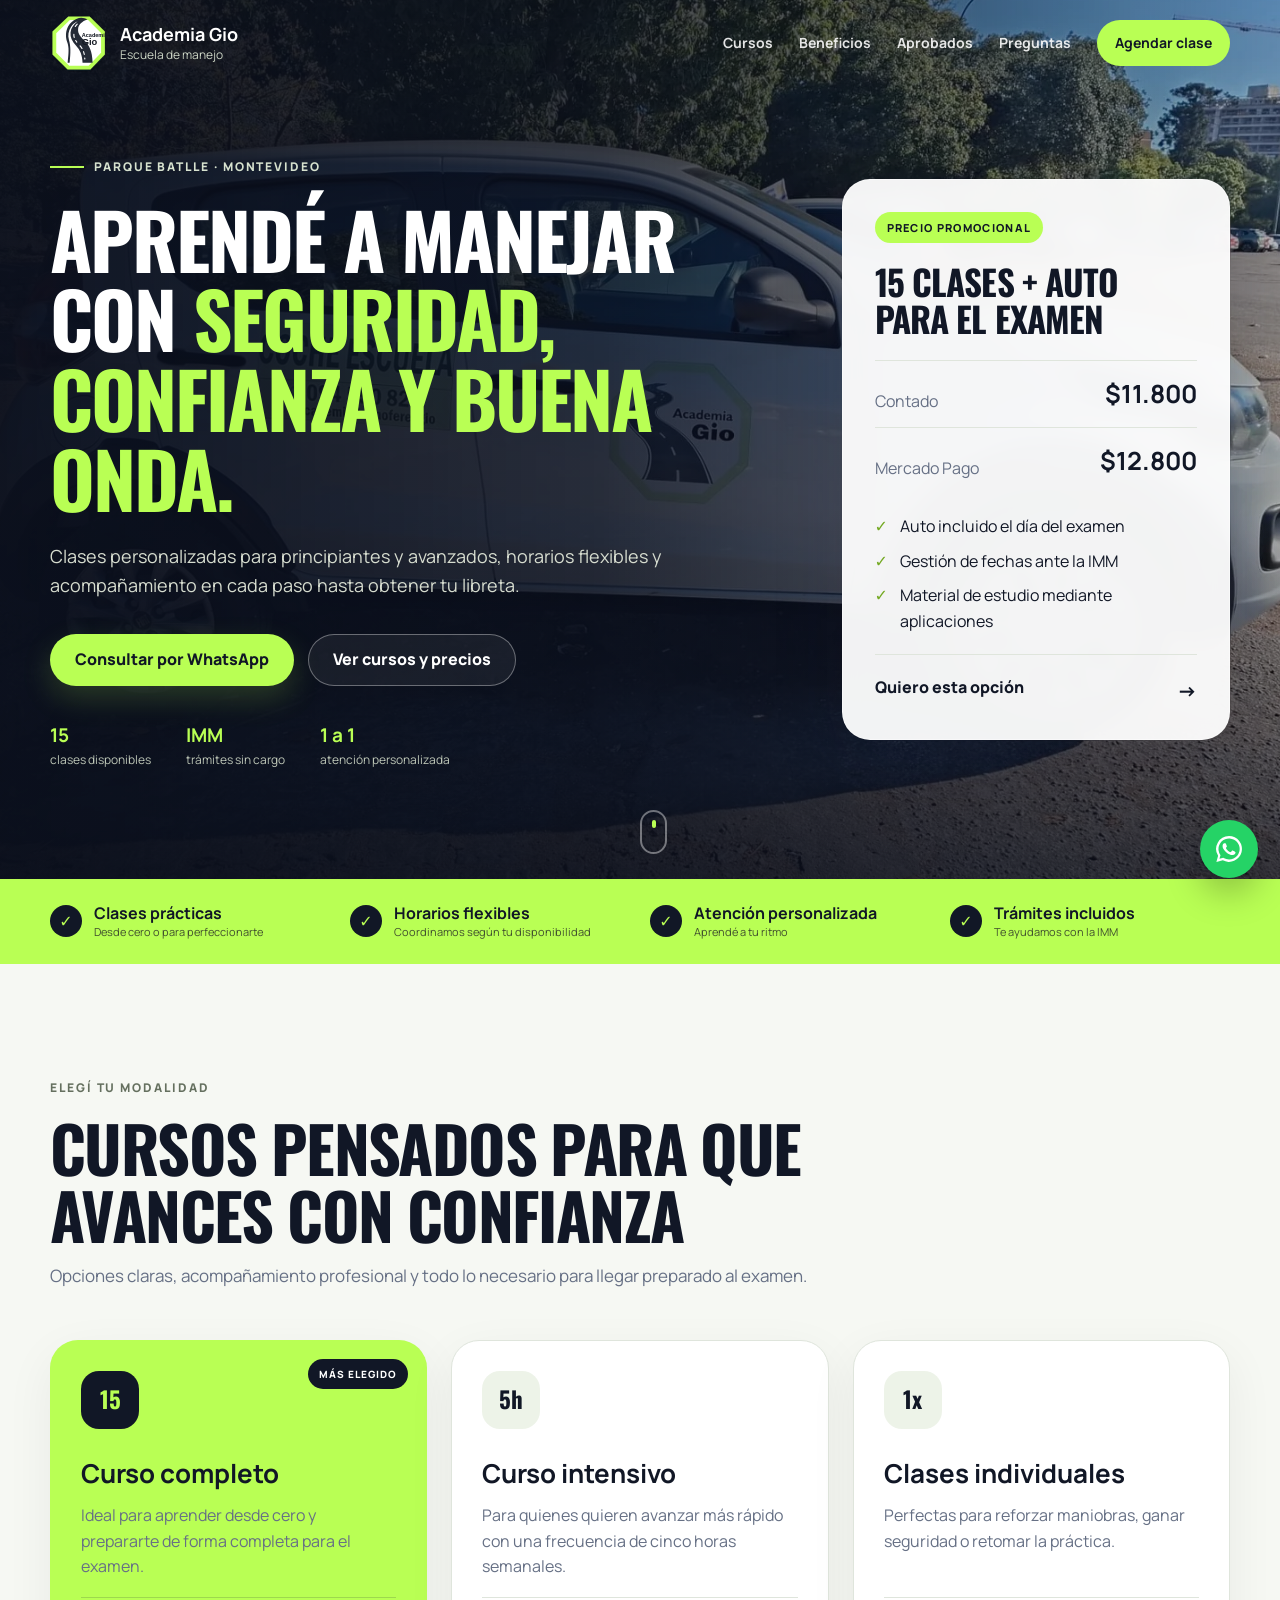
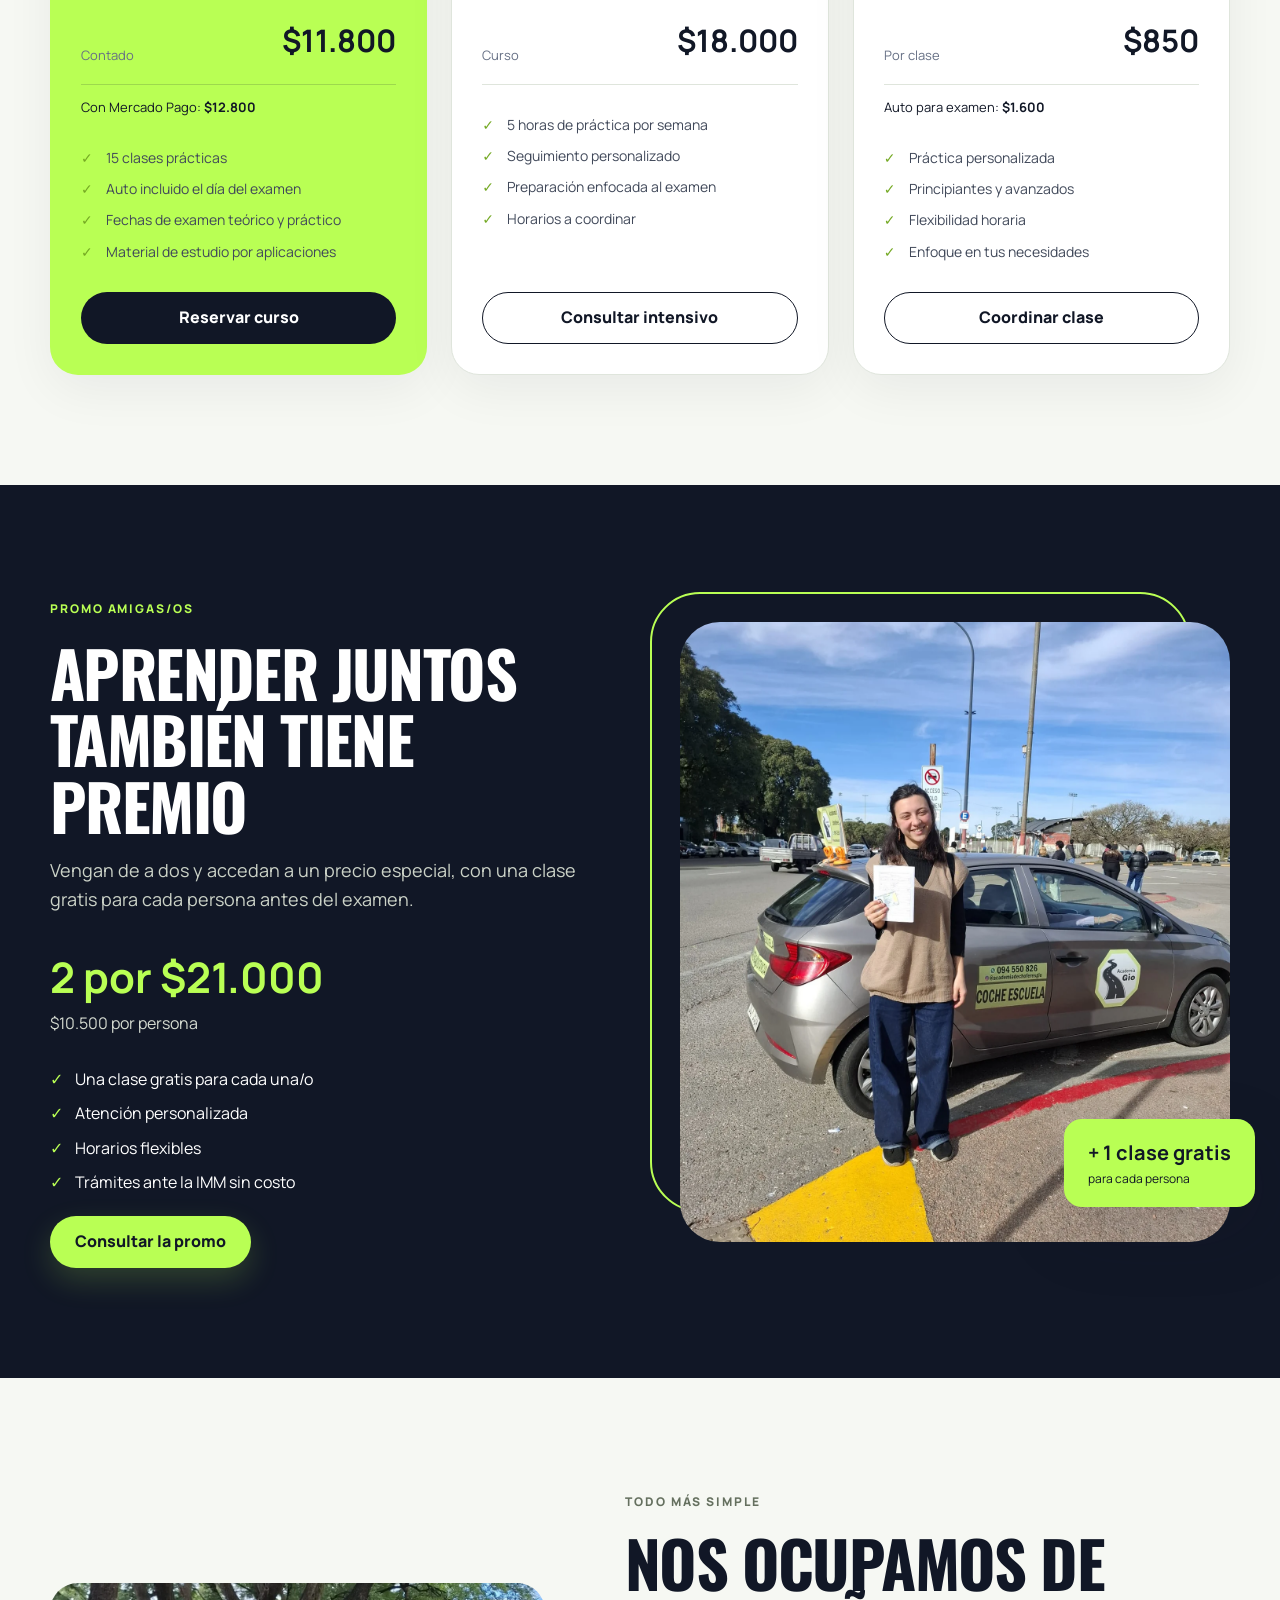
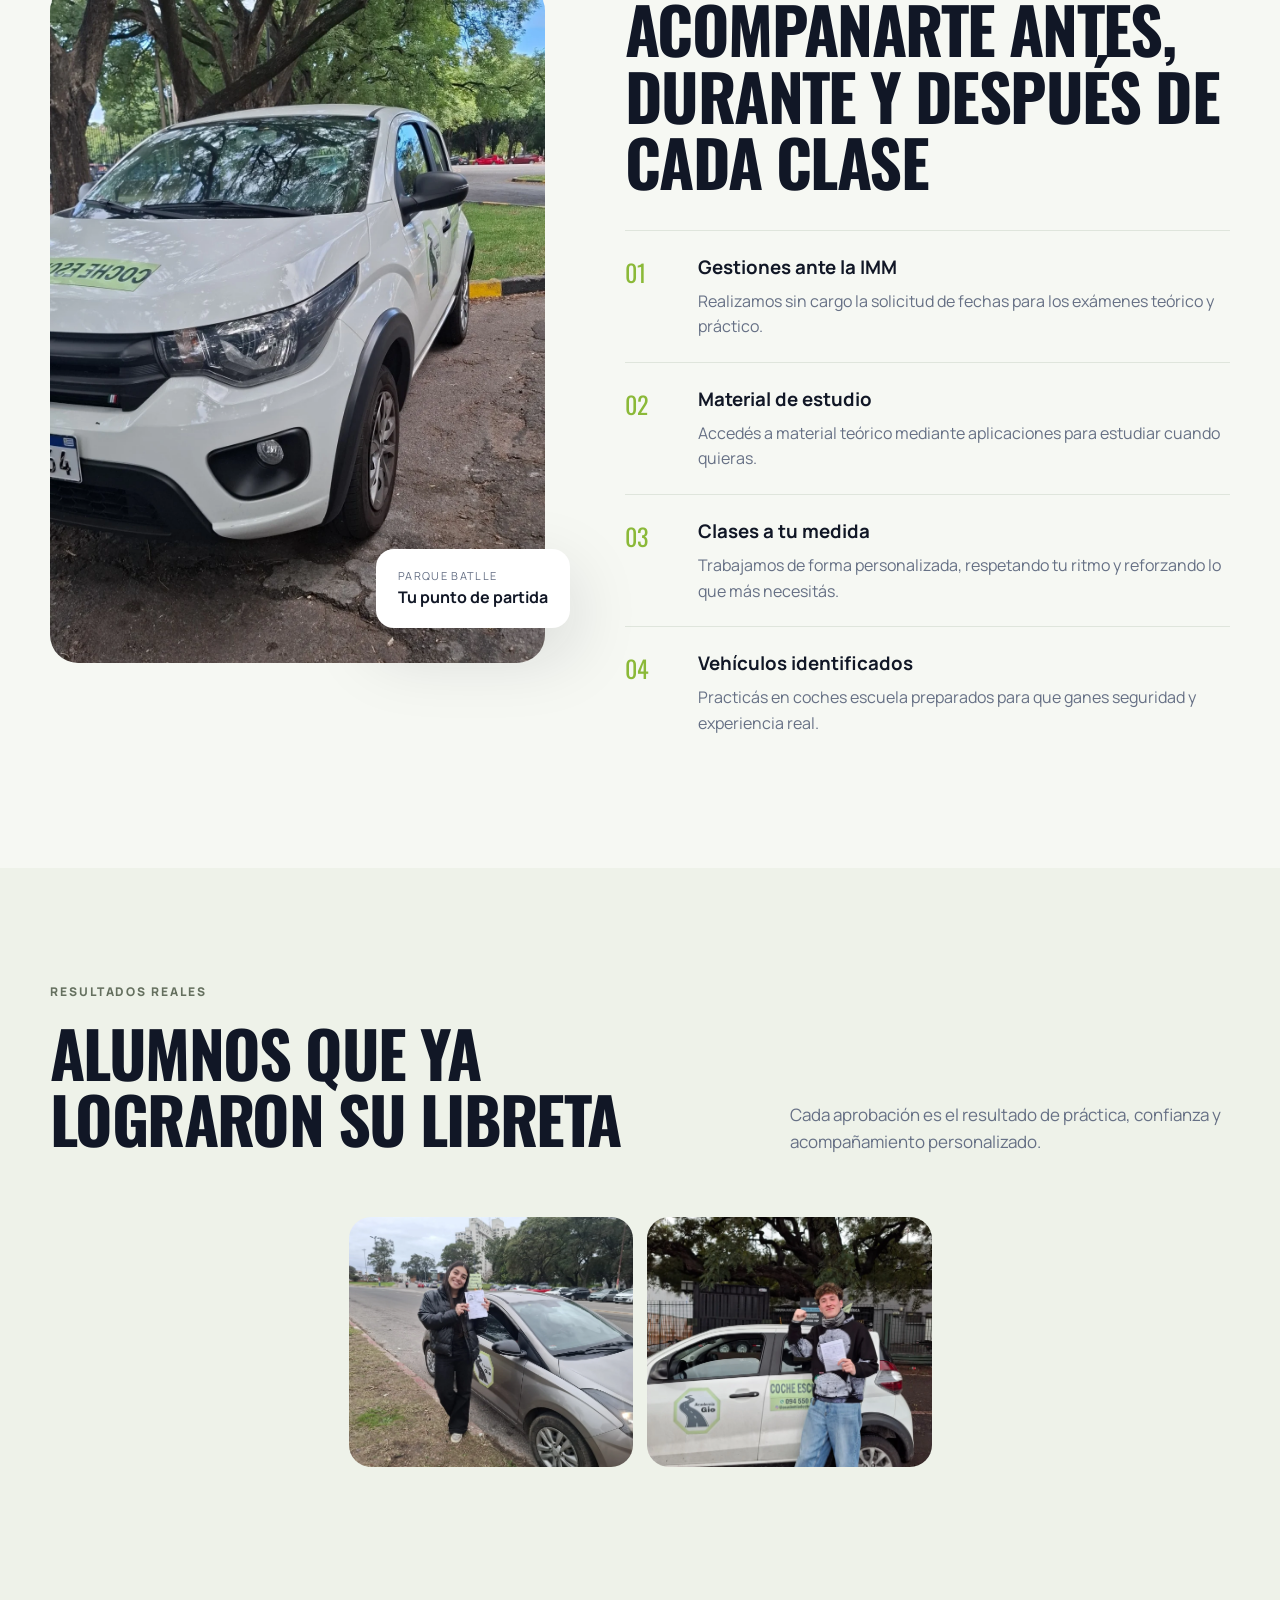
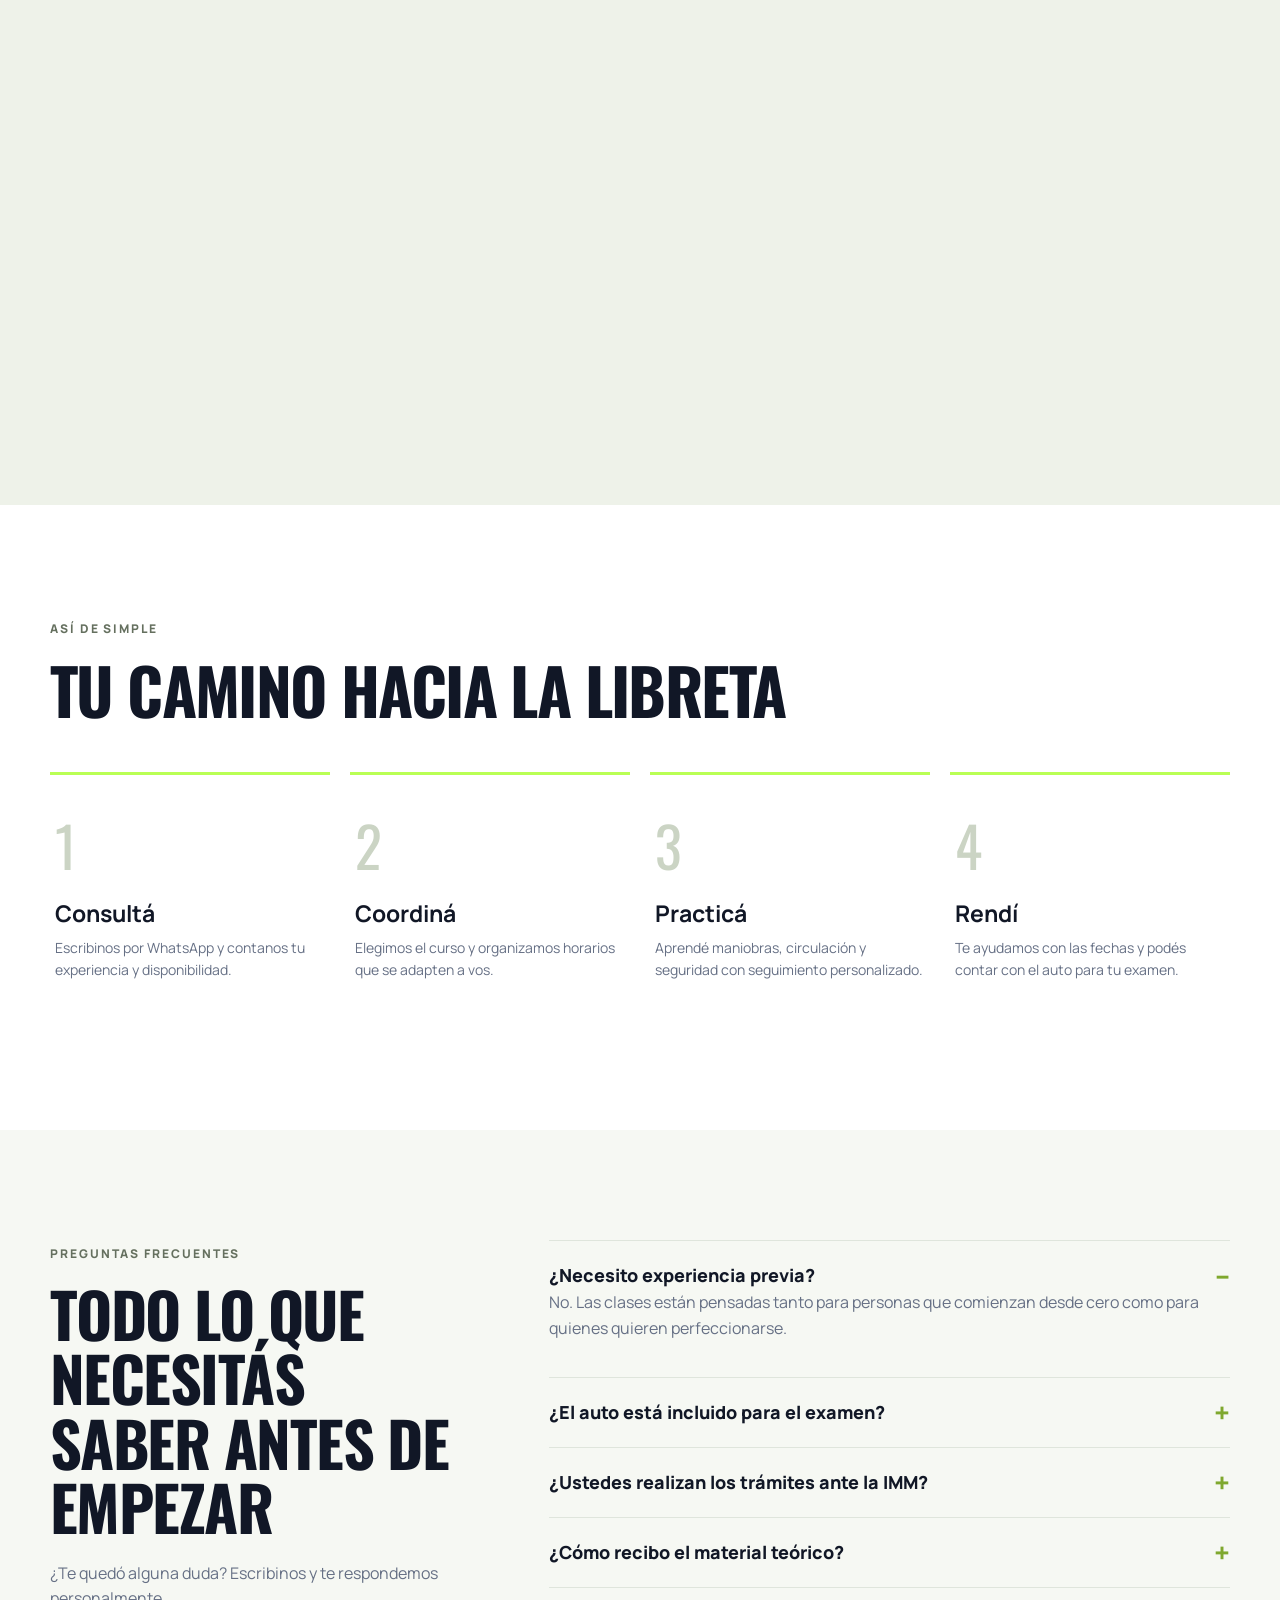
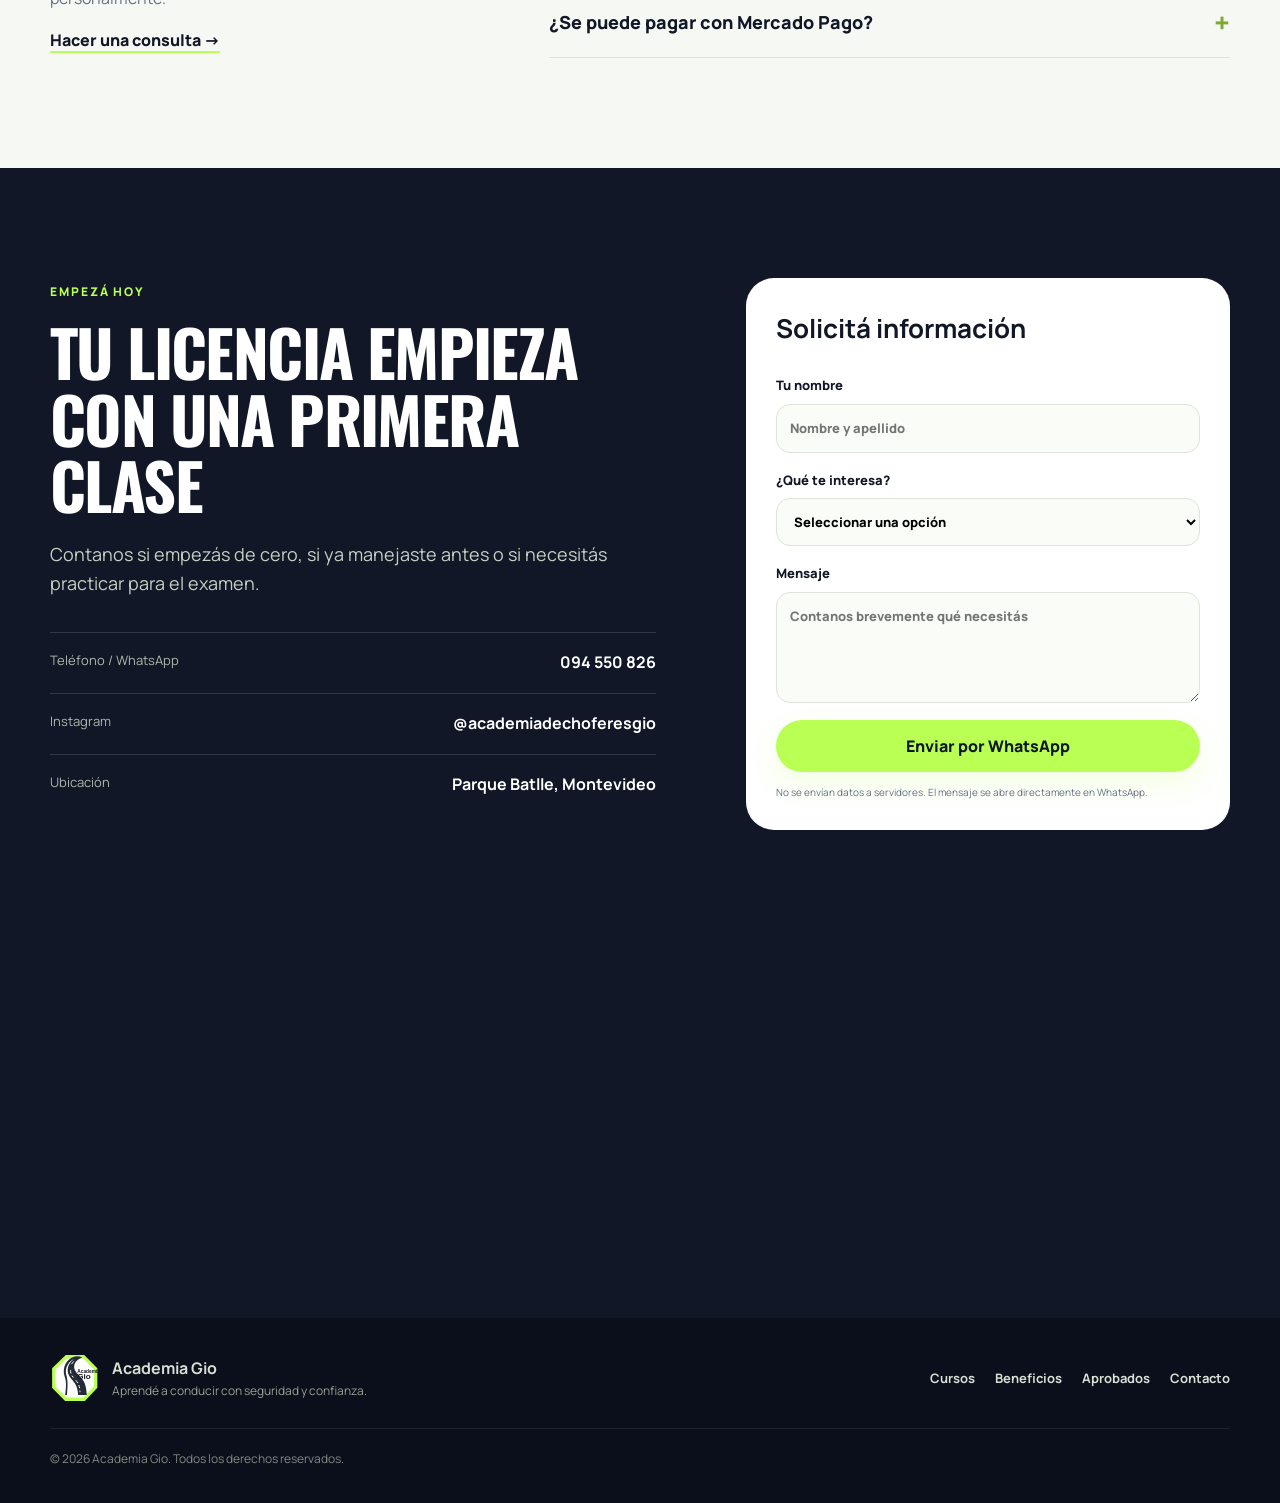
==== commit 802b62ac: "Add files via upload" ====
--- a/index.html
+++ b/index.html
@@ -9,96 +9,8 @@
   <link rel="preconnect" href="https://fonts.googleapis.com">
   <link rel="preconnect" href="https://fonts.gstatic.com" crossorigin>
   <link href="https://fonts.googleapis.com/css2?family=Manrope:wght@400;500;600;700;800&family=Oswald:wght@500;600;700&display=swap" rel="stylesheet">
-  <style>
-:root{
-  --ink:#111726;
-  --ink-2:#222a3d;
-  --muted:#667085;
-  --lime:#b9ff54;
-  --lime-deep:#98df34;
-  --paper:#f6f8f3;
-  --white:#fff;
-  --line:#dfe5dc;
-  --shadow:0 24px 70px rgba(17,23,38,.15);
-  --radius:28px;
-  --container:min(1180px,calc(100% - 40px));
-}
-*{box-sizing:border-box}
-html{scroll-behavior:smooth}
-body{margin:0;font-family:Manrope,system-ui,sans-serif;color:var(--ink);background:var(--paper);line-height:1.6}
-img{display:block;max-width:100%}
-a{color:inherit;text-decoration:none}
-button,input,select,textarea{font:inherit}
-.container{width:var(--container);margin-inline:auto}
-.skip-link{position:fixed;z-index:9999;left:16px;top:-80px;background:var(--lime);padding:12px 18px;border-radius:12px;font-weight:800;transition:.2s}
-.skip-link:focus{top:16px}
-.site-header{position:fixed;inset:0 0 auto;z-index:100;padding:14px 0;transition:.3s}
-.site-header.scrolled{background:rgba(17,23,38,.94);backdrop-filter:blur(15px);box-shadow:0 10px 40px rgba(0,0,0,.18)}
-.nav-wrap{display:flex;align-items:center;justify-content:space-between;gap:30px}
-.brand{display:flex;align-items:center;gap:12px;color:#fff}
-.brand img{width:58px;height:58px}
-.brand span{display:flex;flex-direction:column;line-height:1.15}
-.brand strong{font-size:18px}.brand small{font-size:12px;color:#cbd4c4;margin-top:4px}
-.main-nav{display:flex;align-items:center;gap:26px;color:#fff;font-size:14px;font-weight:700}
-.main-nav a{opacity:.88;transition:.2s}.main-nav a:hover{opacity:1;color:var(--lime)}
-.nav-cta{background:var(--lime);color:var(--ink)!important;padding:12px 18px;border-radius:999px;opacity:1!important}
-.menu-toggle{display:none;background:none;border:0;padding:8px}.menu-toggle span{display:block;width:26px;height:2px;background:white;margin:5px;border-radius:3px}
-.hero{min-height:820px;position:relative;display:grid;place-items:center;overflow:hidden;background:var(--ink)}
-.hero-bg{position:absolute;inset:0;background:url('[data-uri]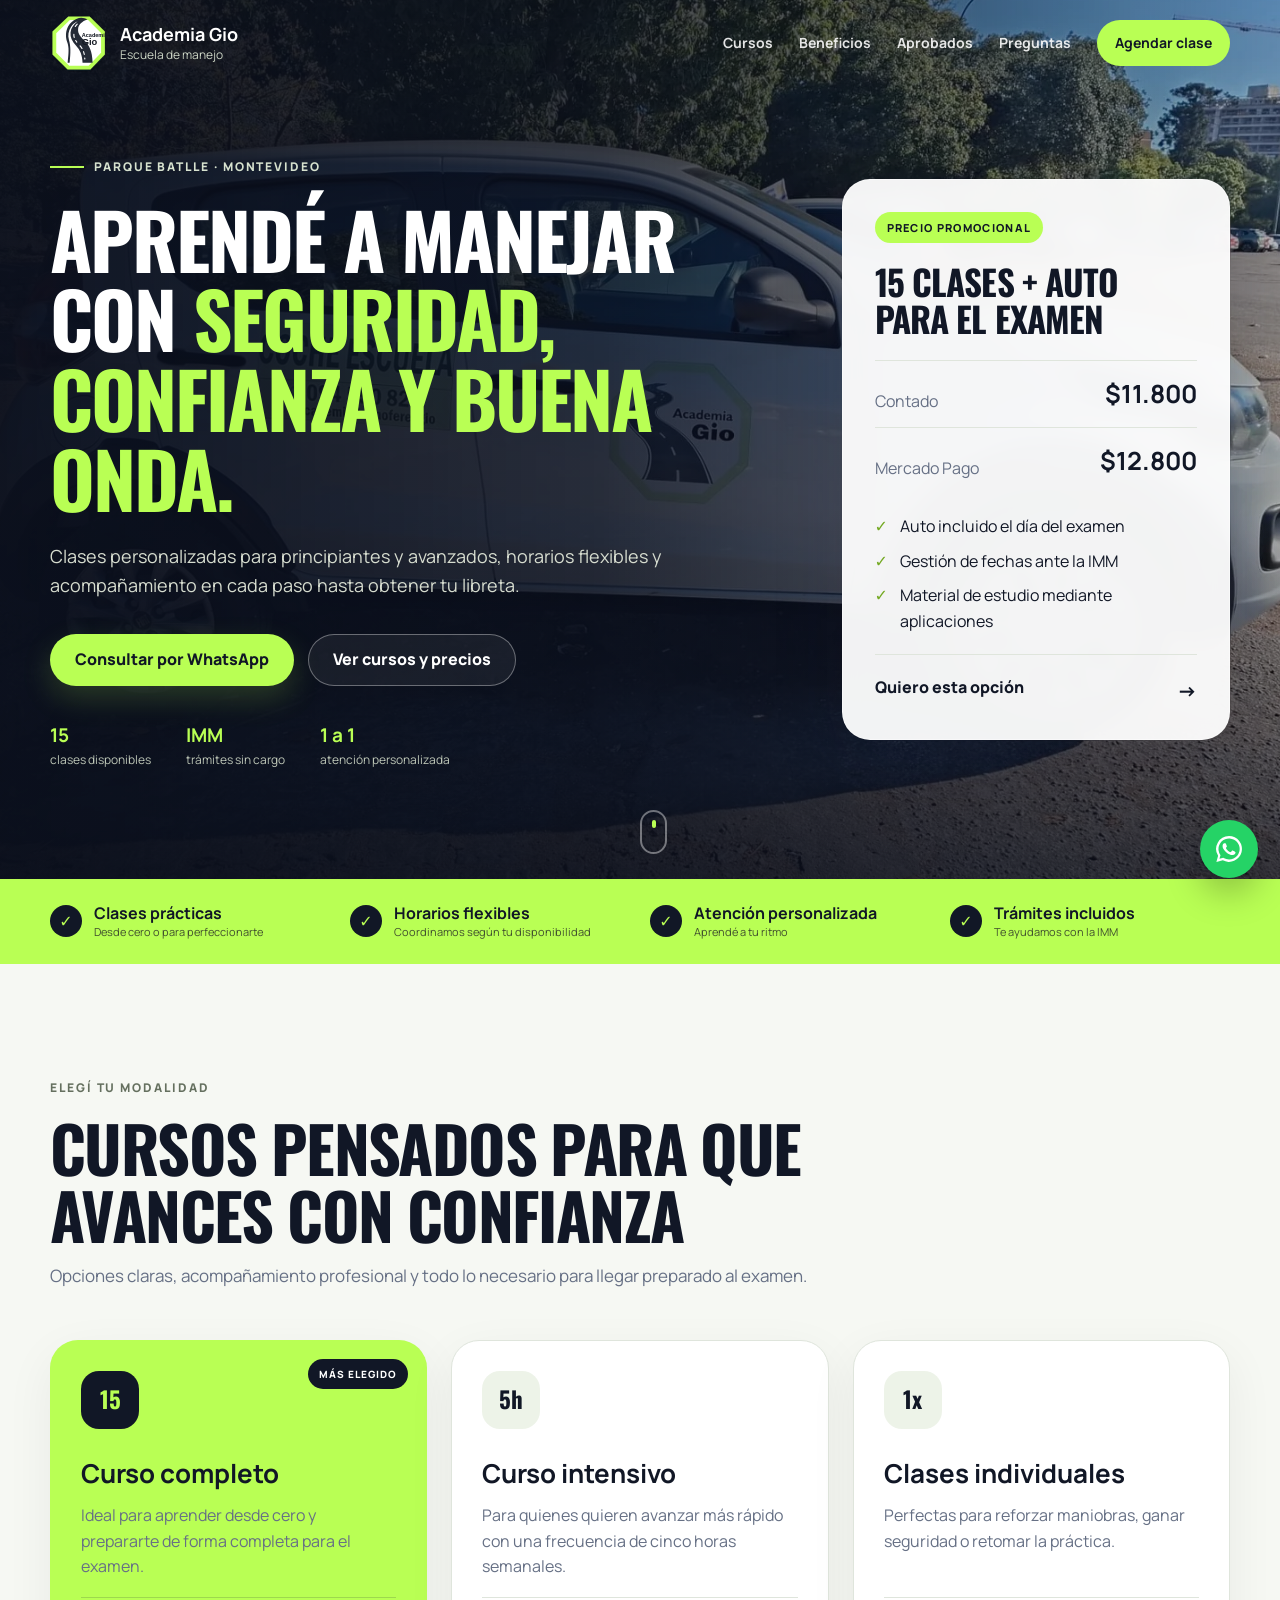
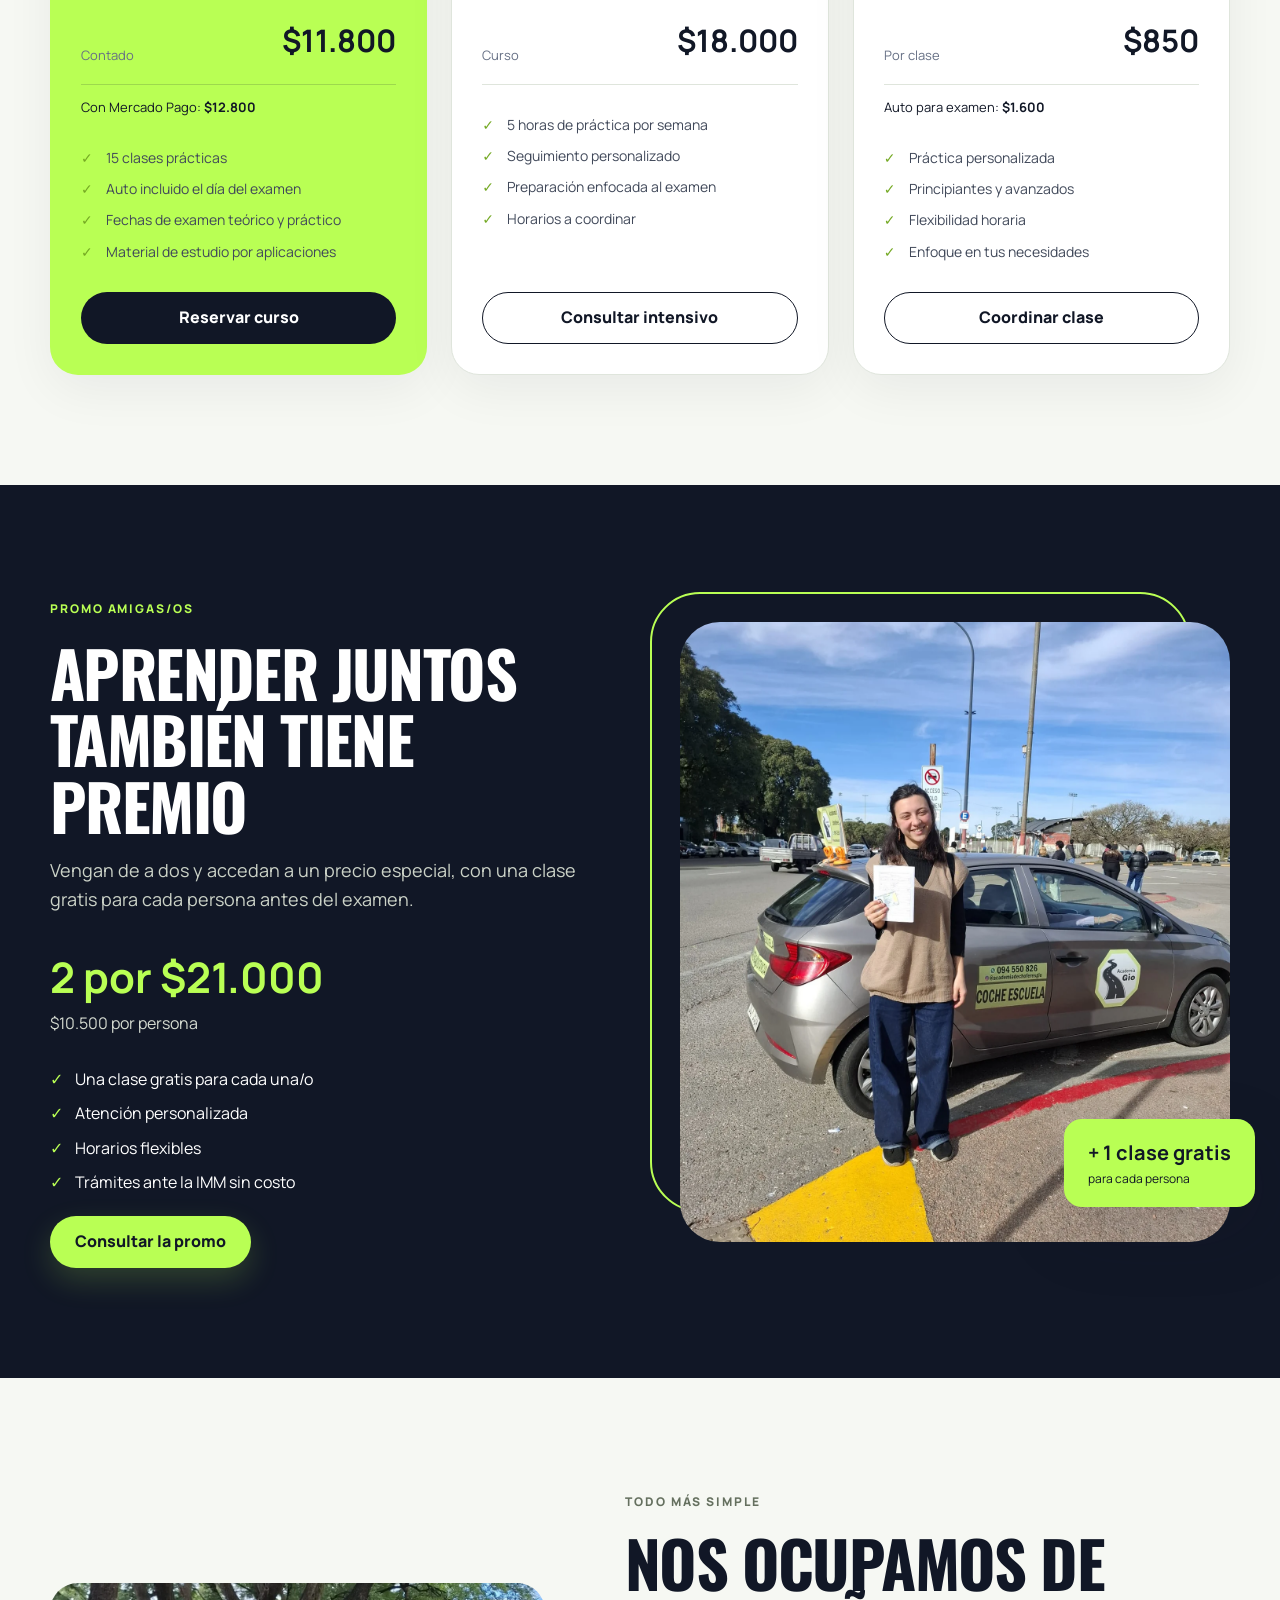
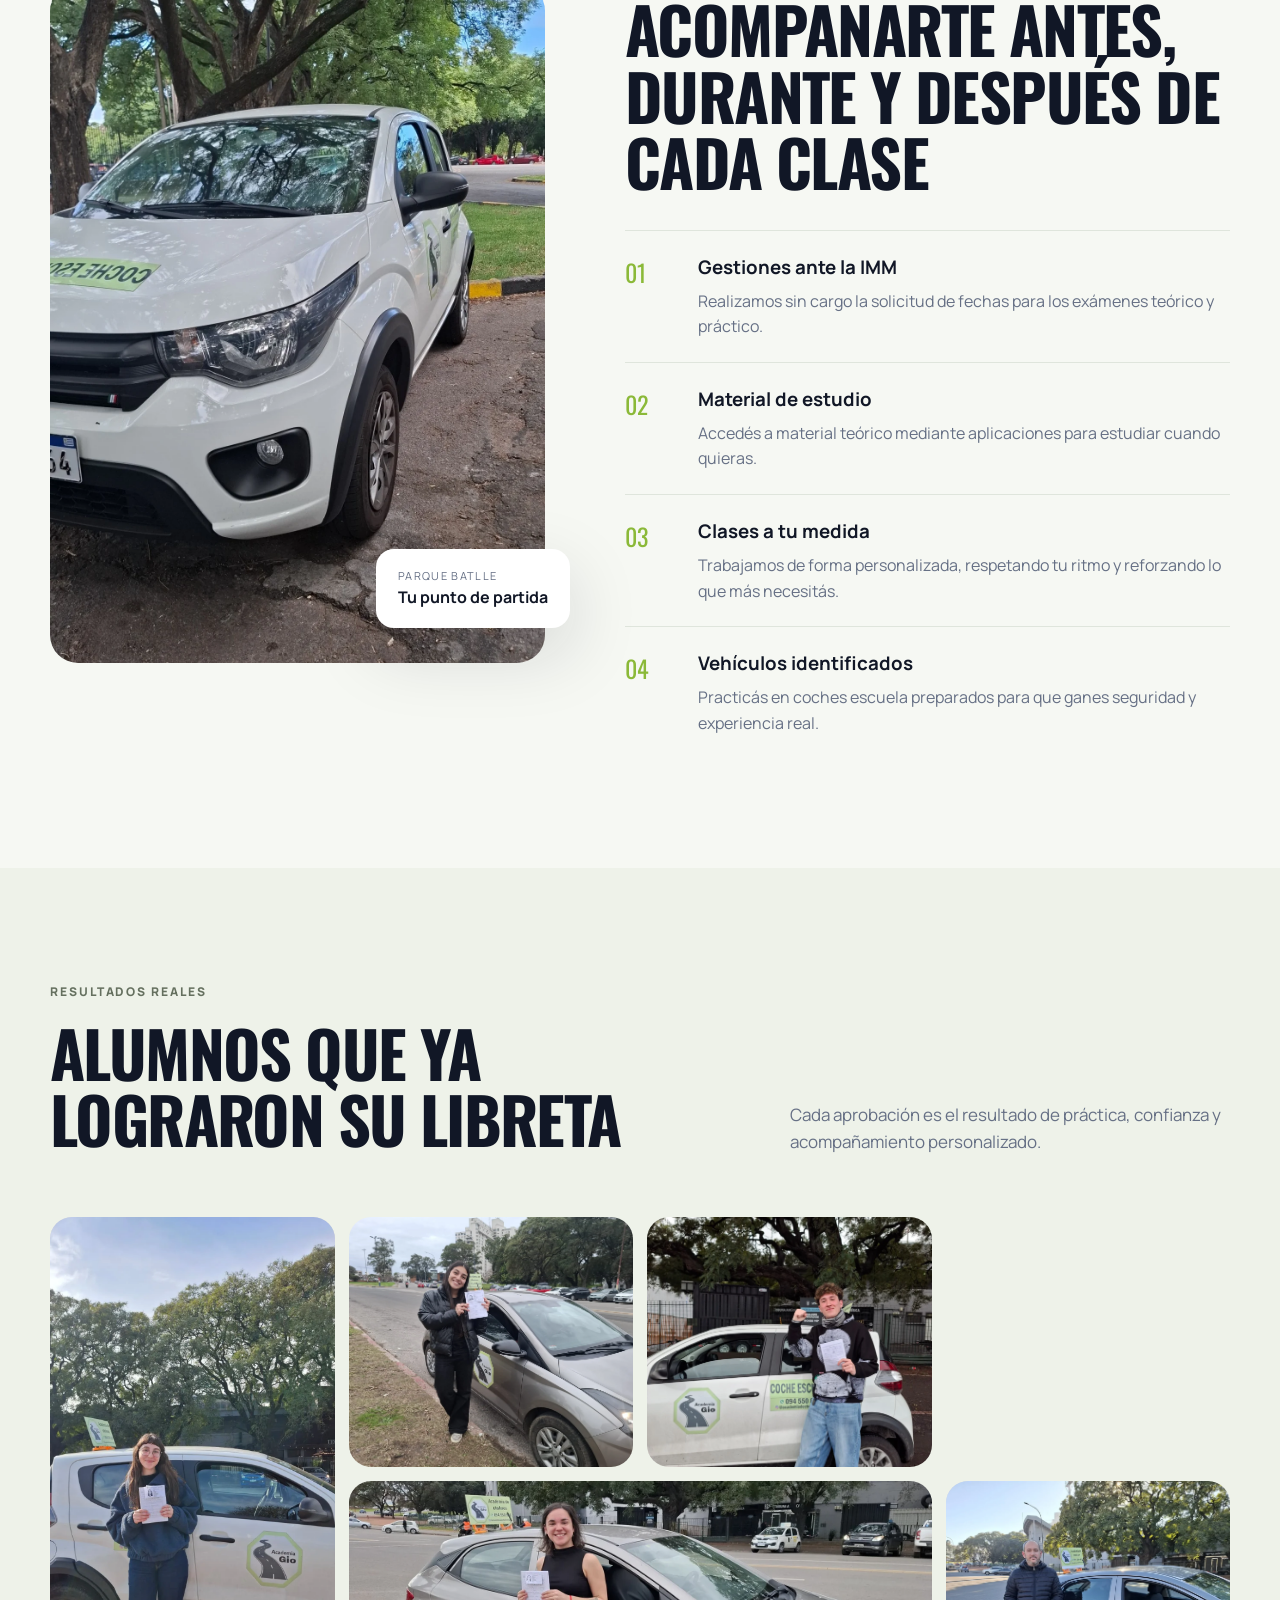
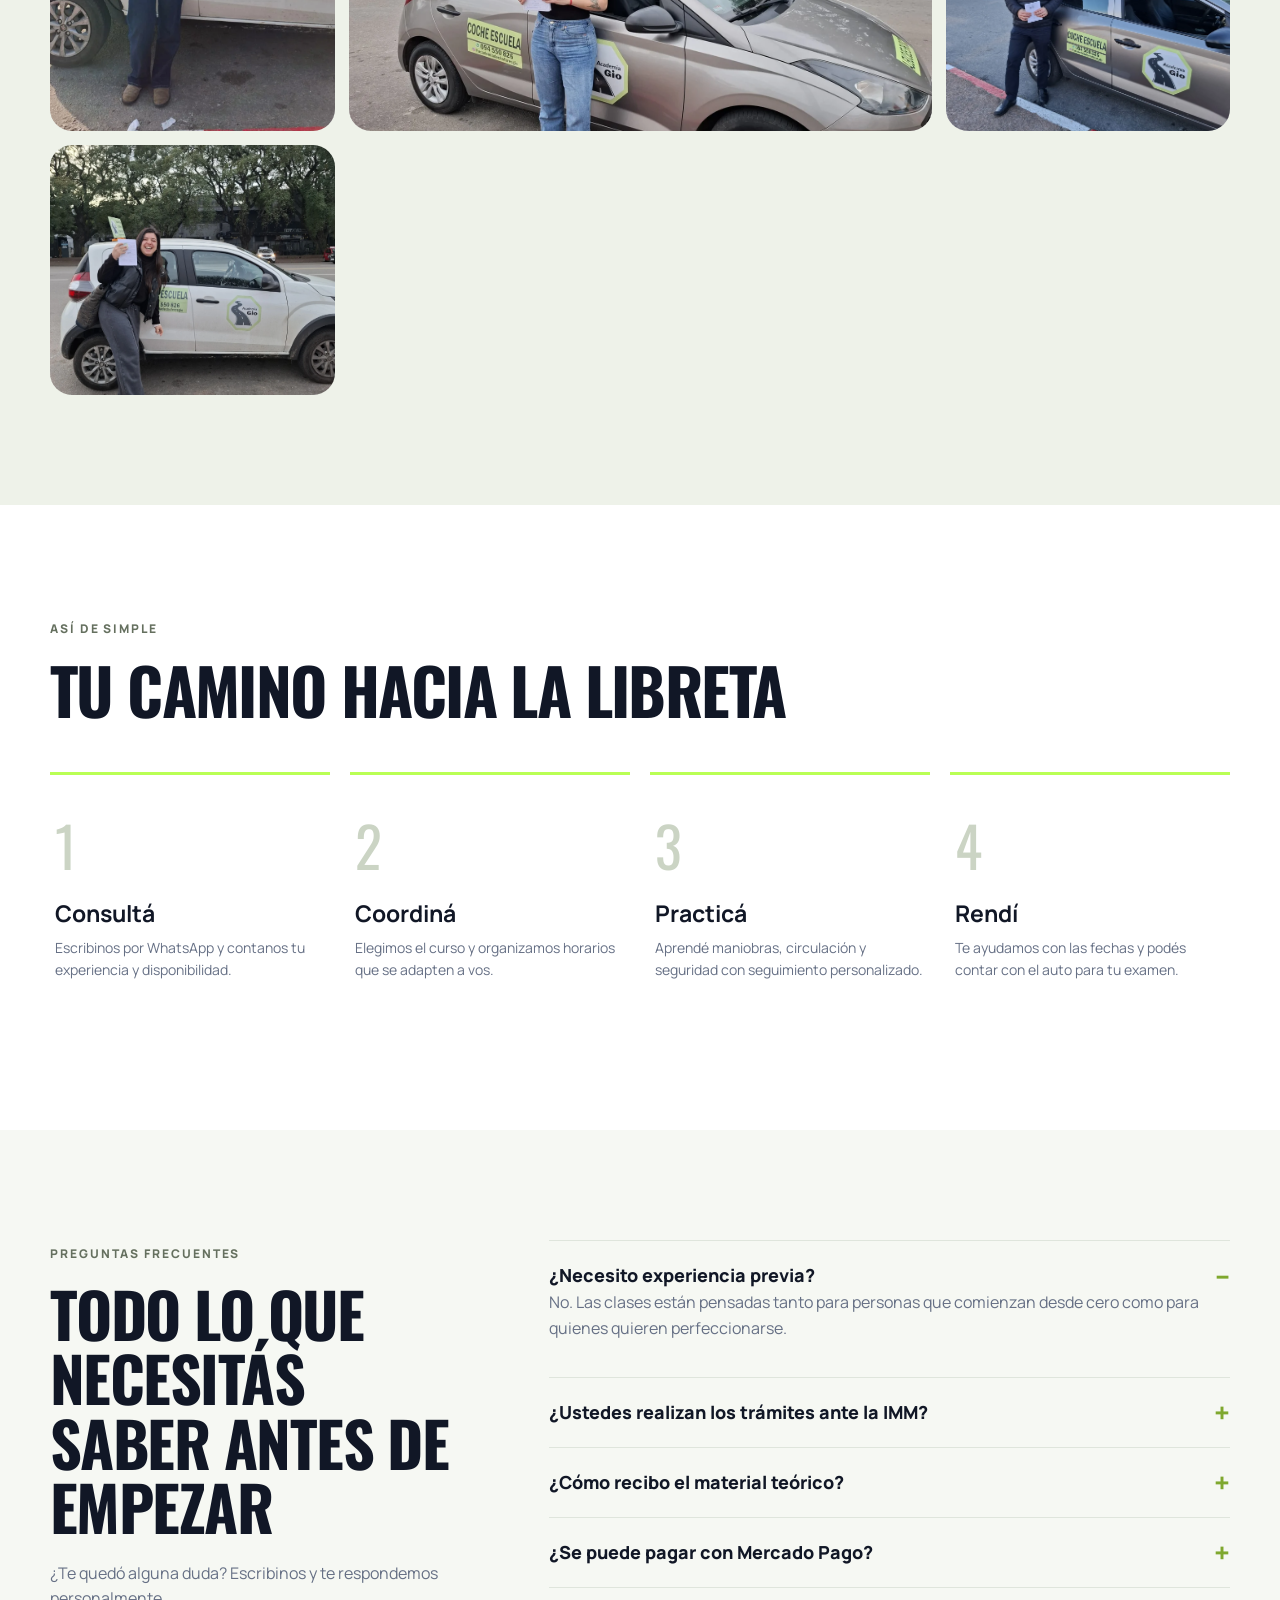
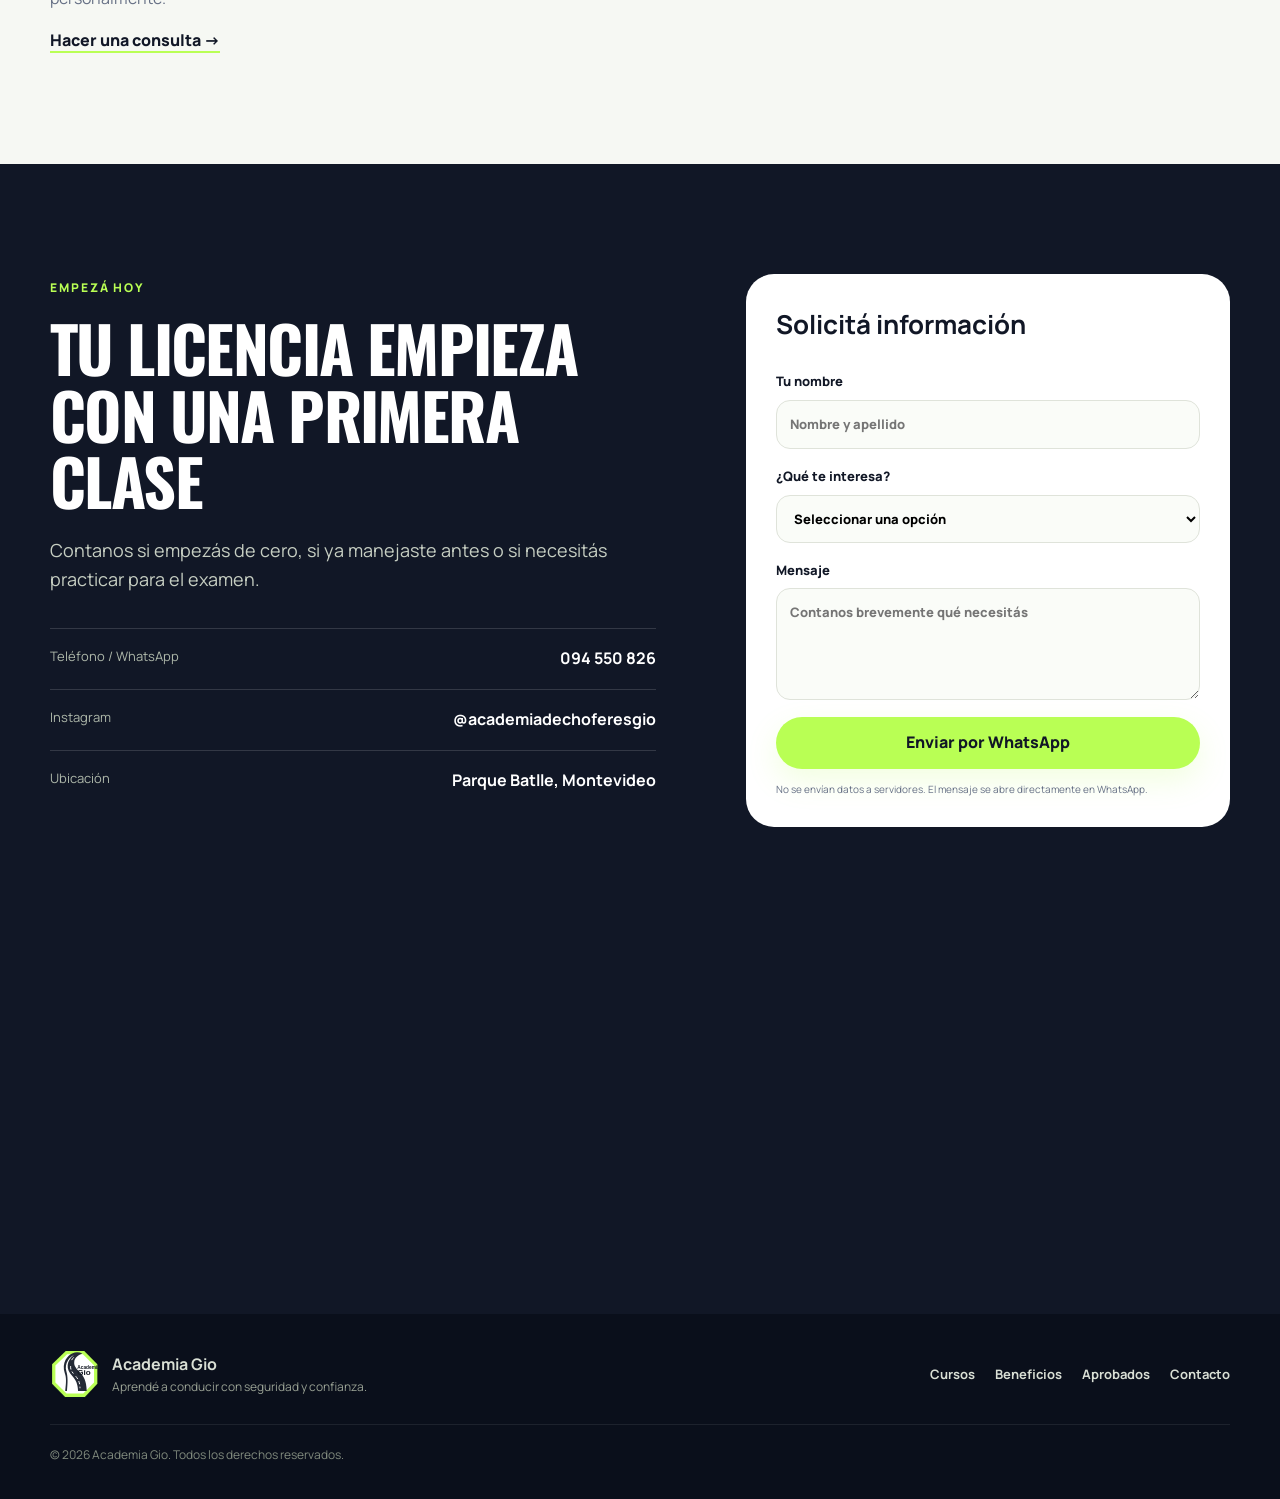
==== commit 8287c9d4: "Update index.html" ====
--- a/index.html
+++ b/index.html
@@ -225,7 +225,7 @@
         </div>
         <div class="accordion reveal">
           <details open><summary>¿Necesito experiencia previa?</summary><p>No. Las clases están pensadas tanto para personas que comienzan desde cero como para quienes quieren perfeccionarse.</p></details>
-          <details><summary>¿El auto está incluido para el examen?</summary><p>Sí, está incluido en el curso de 15 clases. También puede contratarse por separado por $1.600.</p></details>
+          
           <details><summary>¿Ustedes realizan los trámites ante la IMM?</summary><p>Sí. La gestión de fechas para el examen teórico y práctico se realiza sin cargo.</p></details>
           <details><summary>¿Cómo recibo el material teórico?</summary><p>El material de estudio se proporciona mediante aplicaciones para que puedas estudiar desde tu celular.</p></details>
           <details><summary>¿Se puede pagar con Mercado Pago?</summary><p>Sí. El curso de 15 clases tiene un precio de $12.800 mediante Mercado Pago y $11.800 al contado.</p></details>
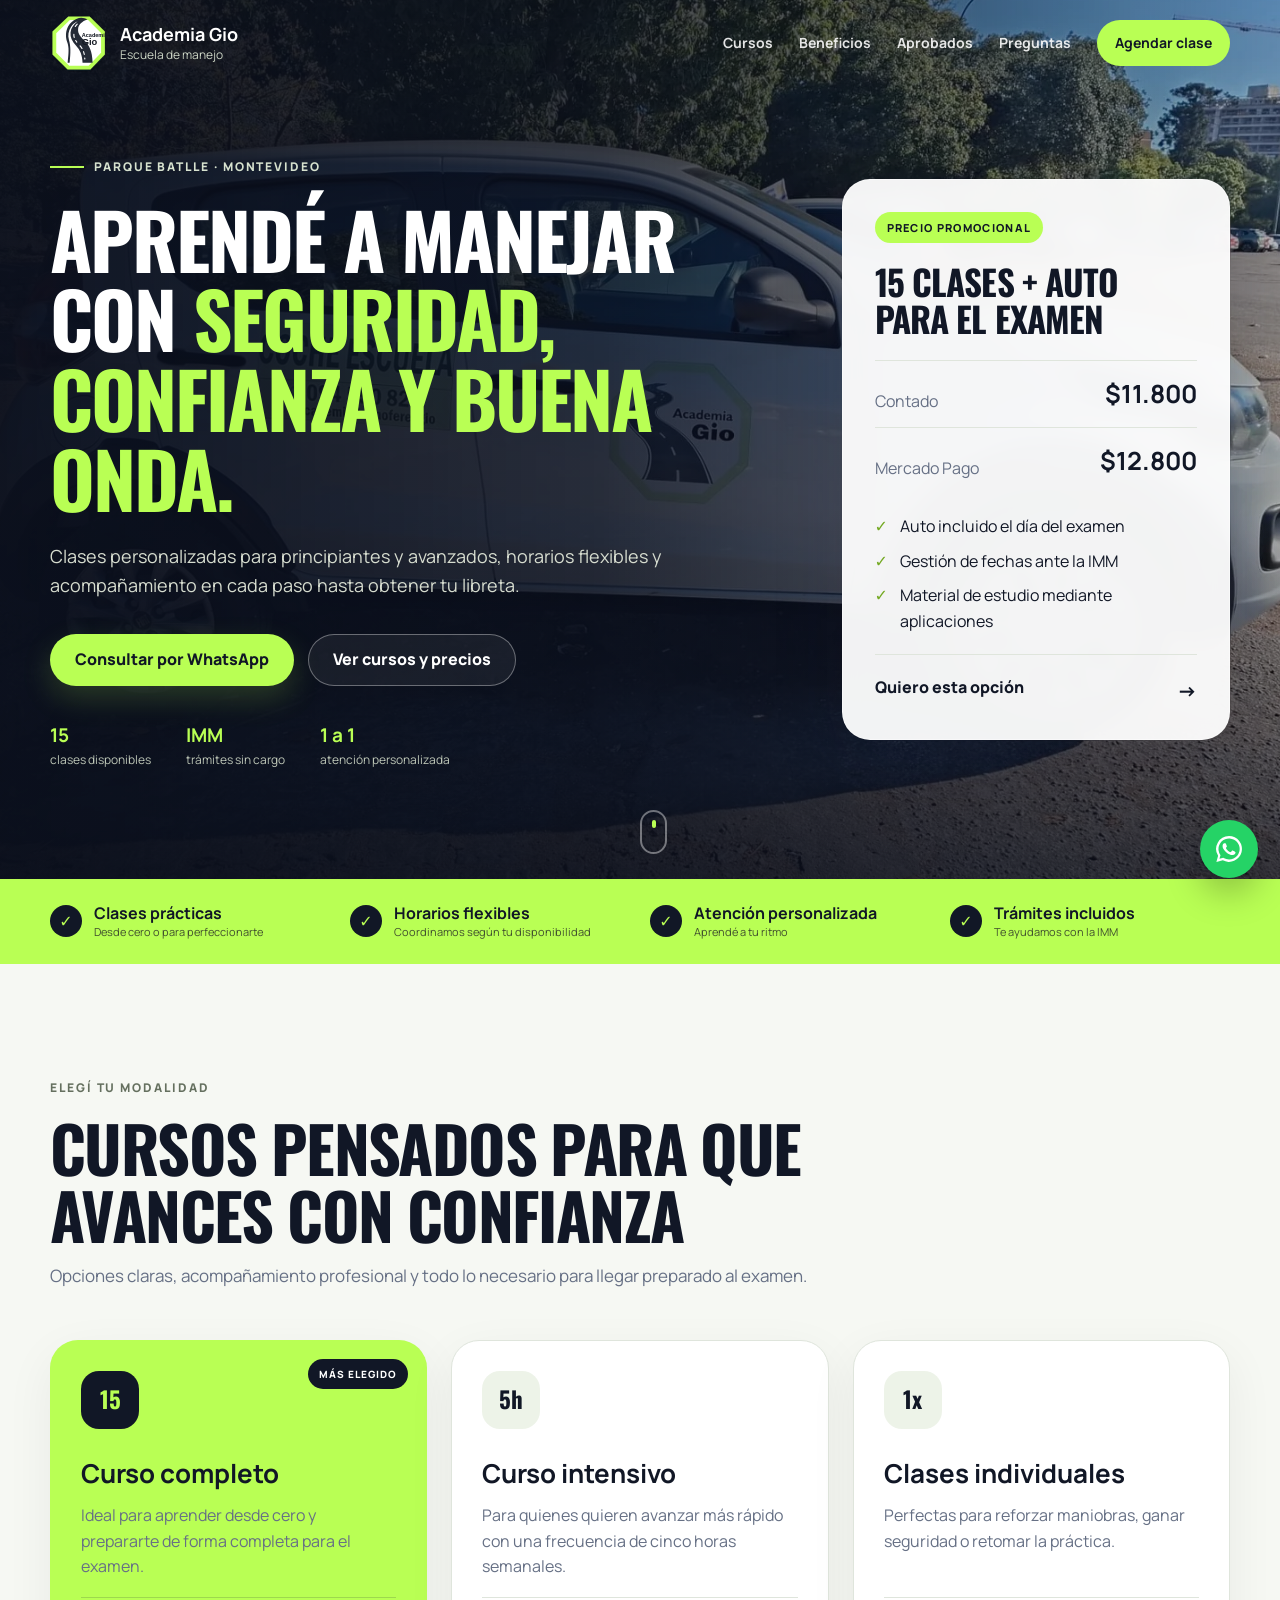
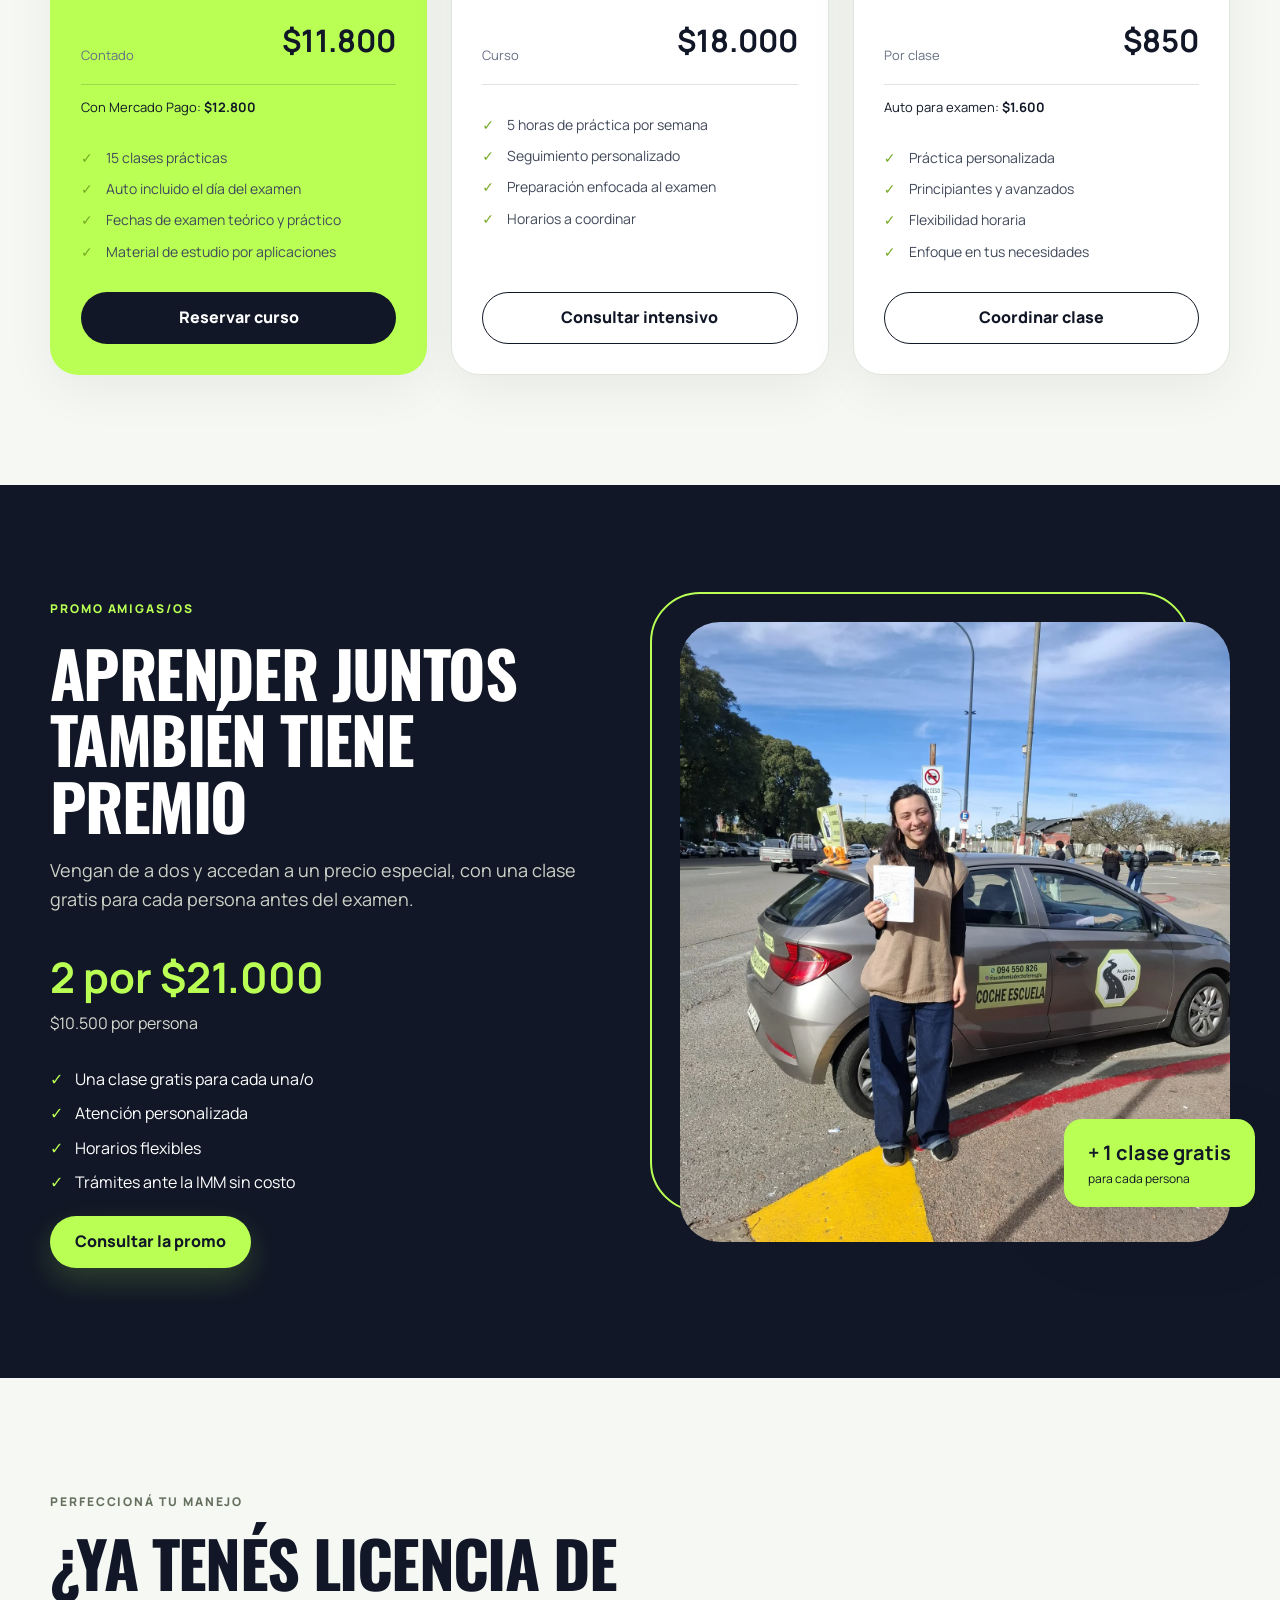
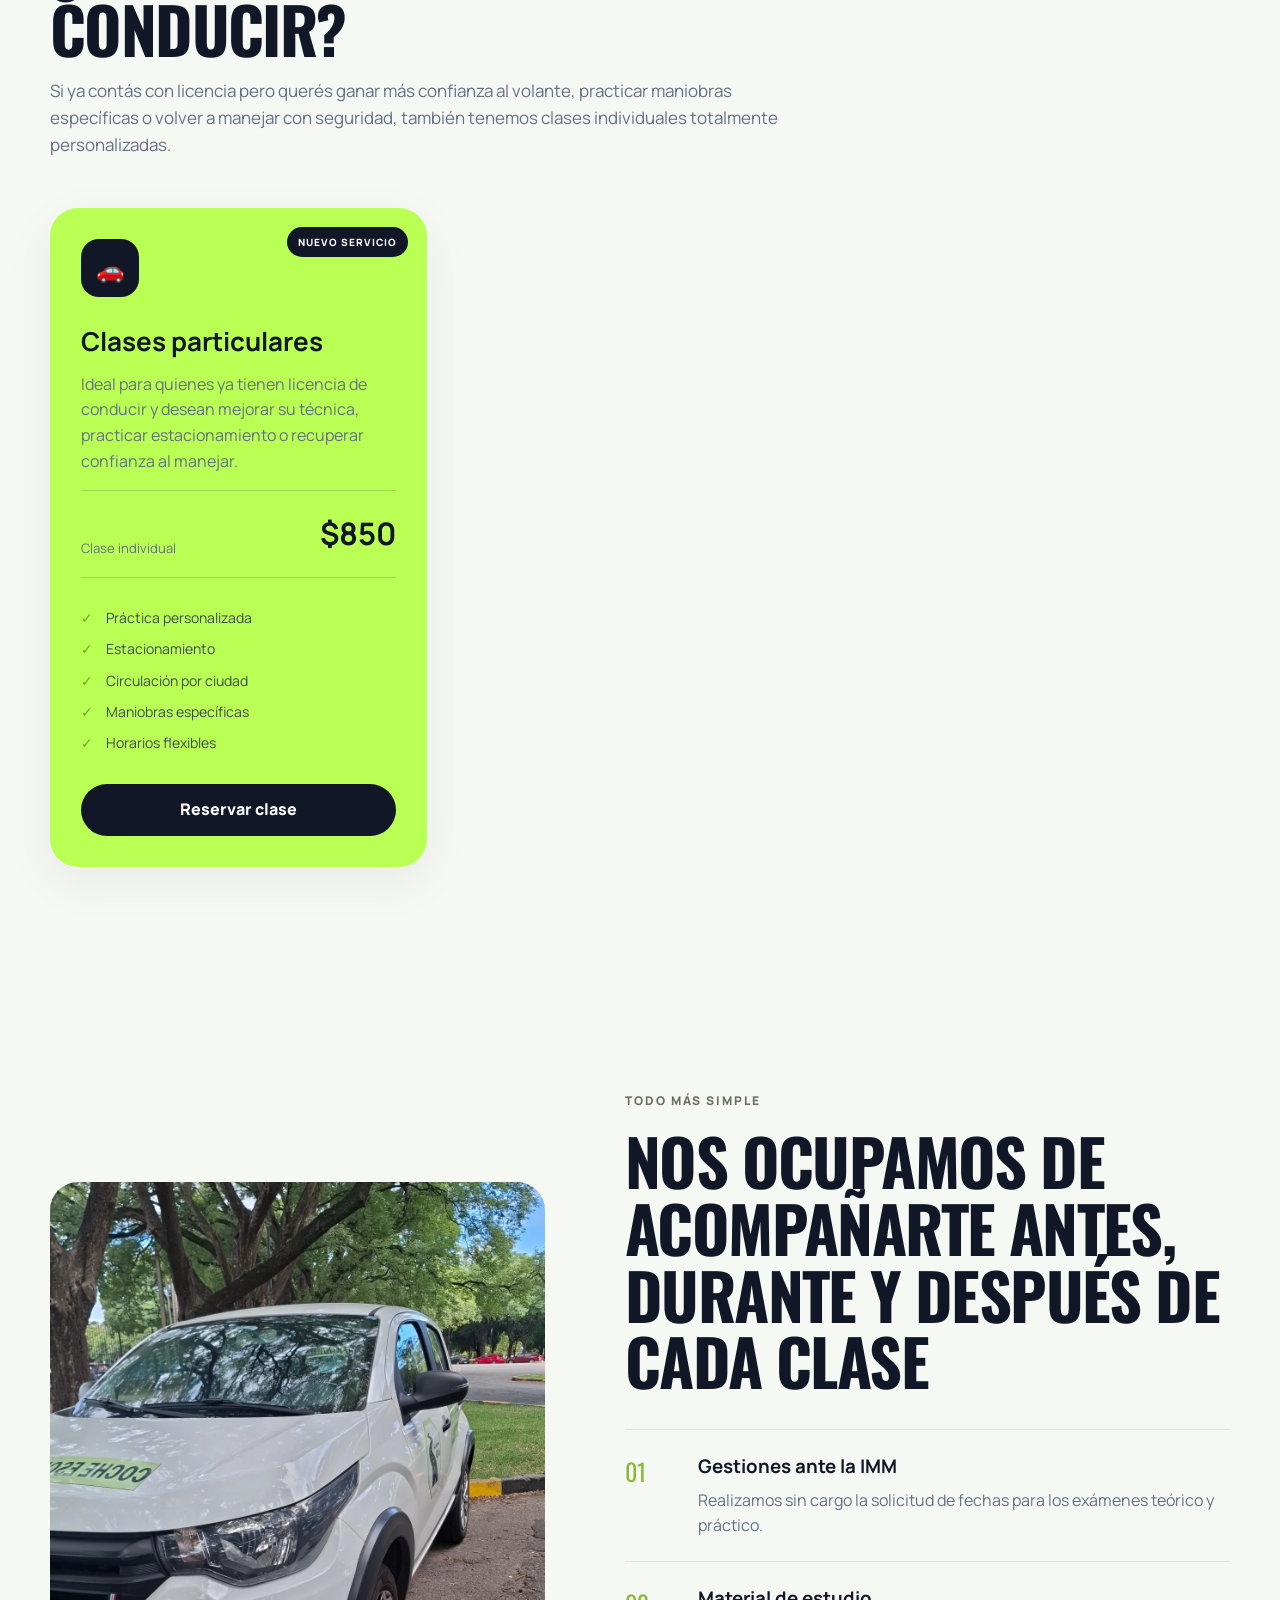
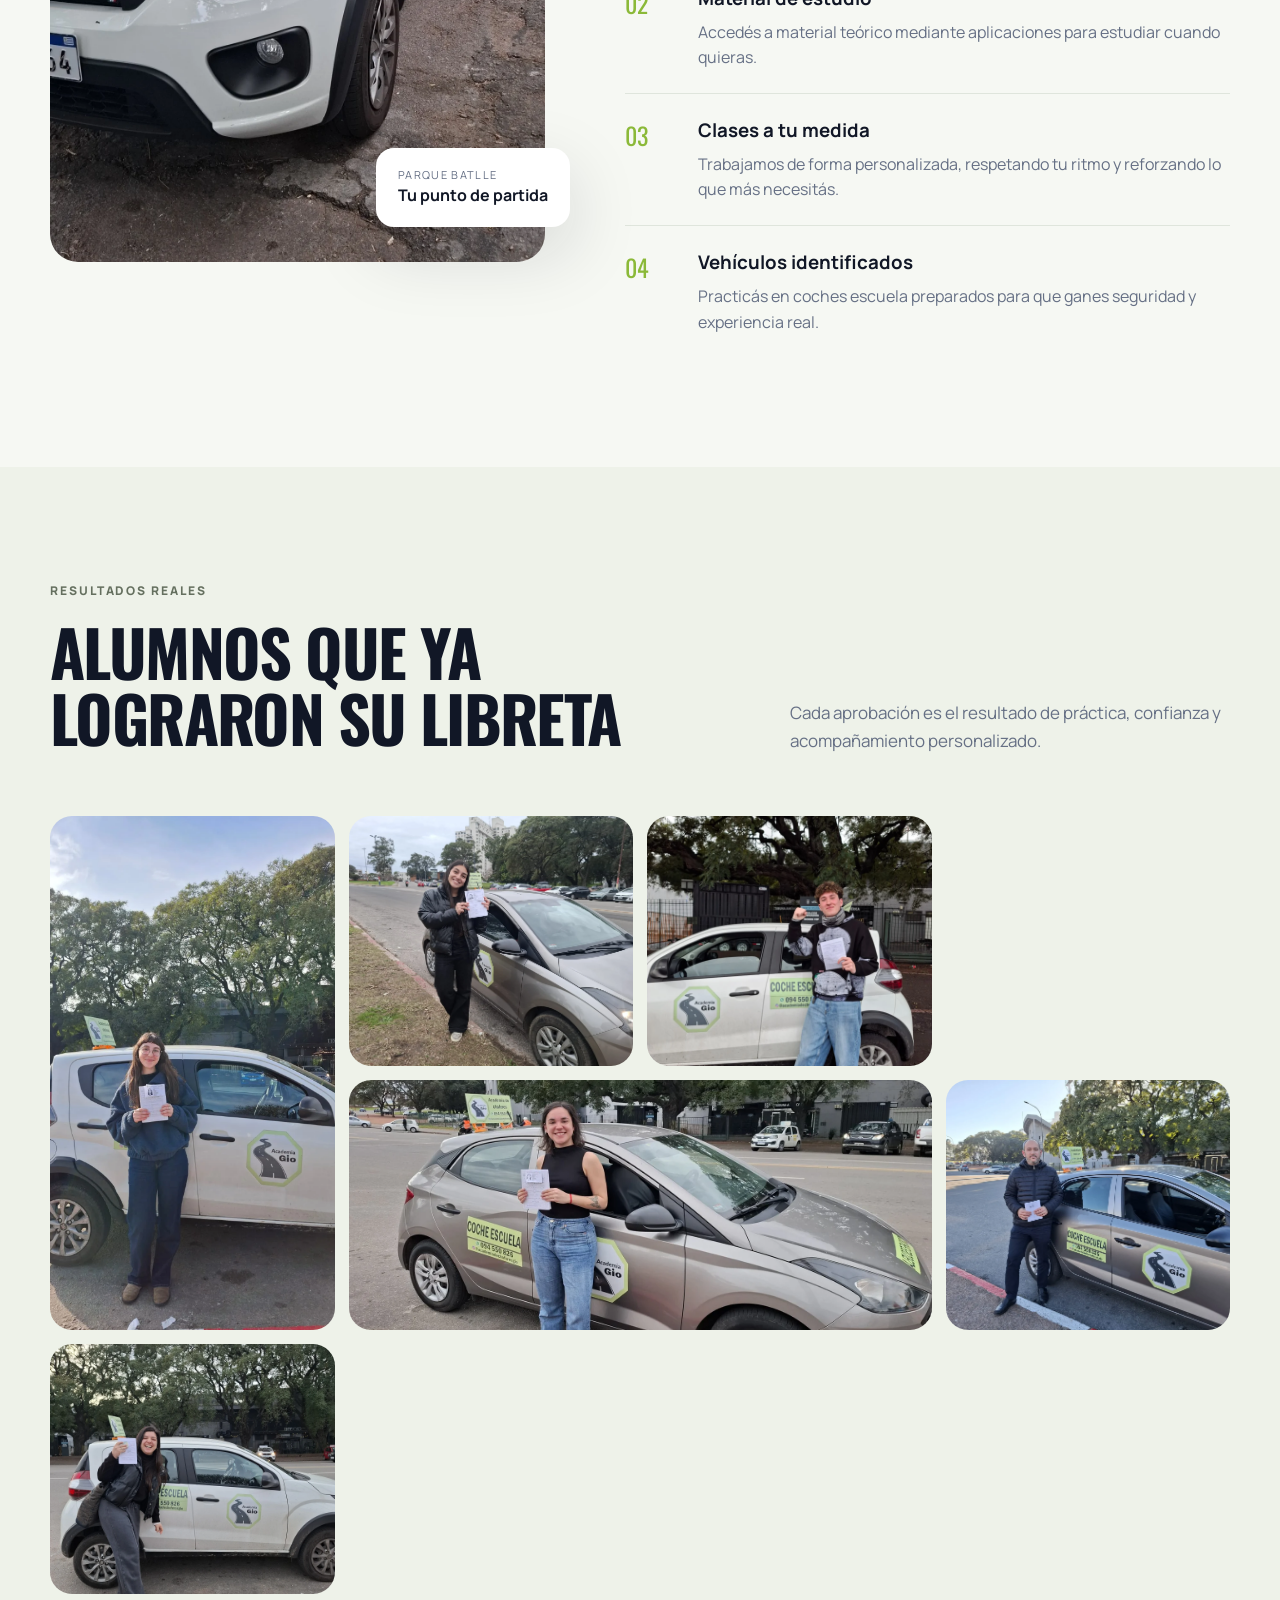
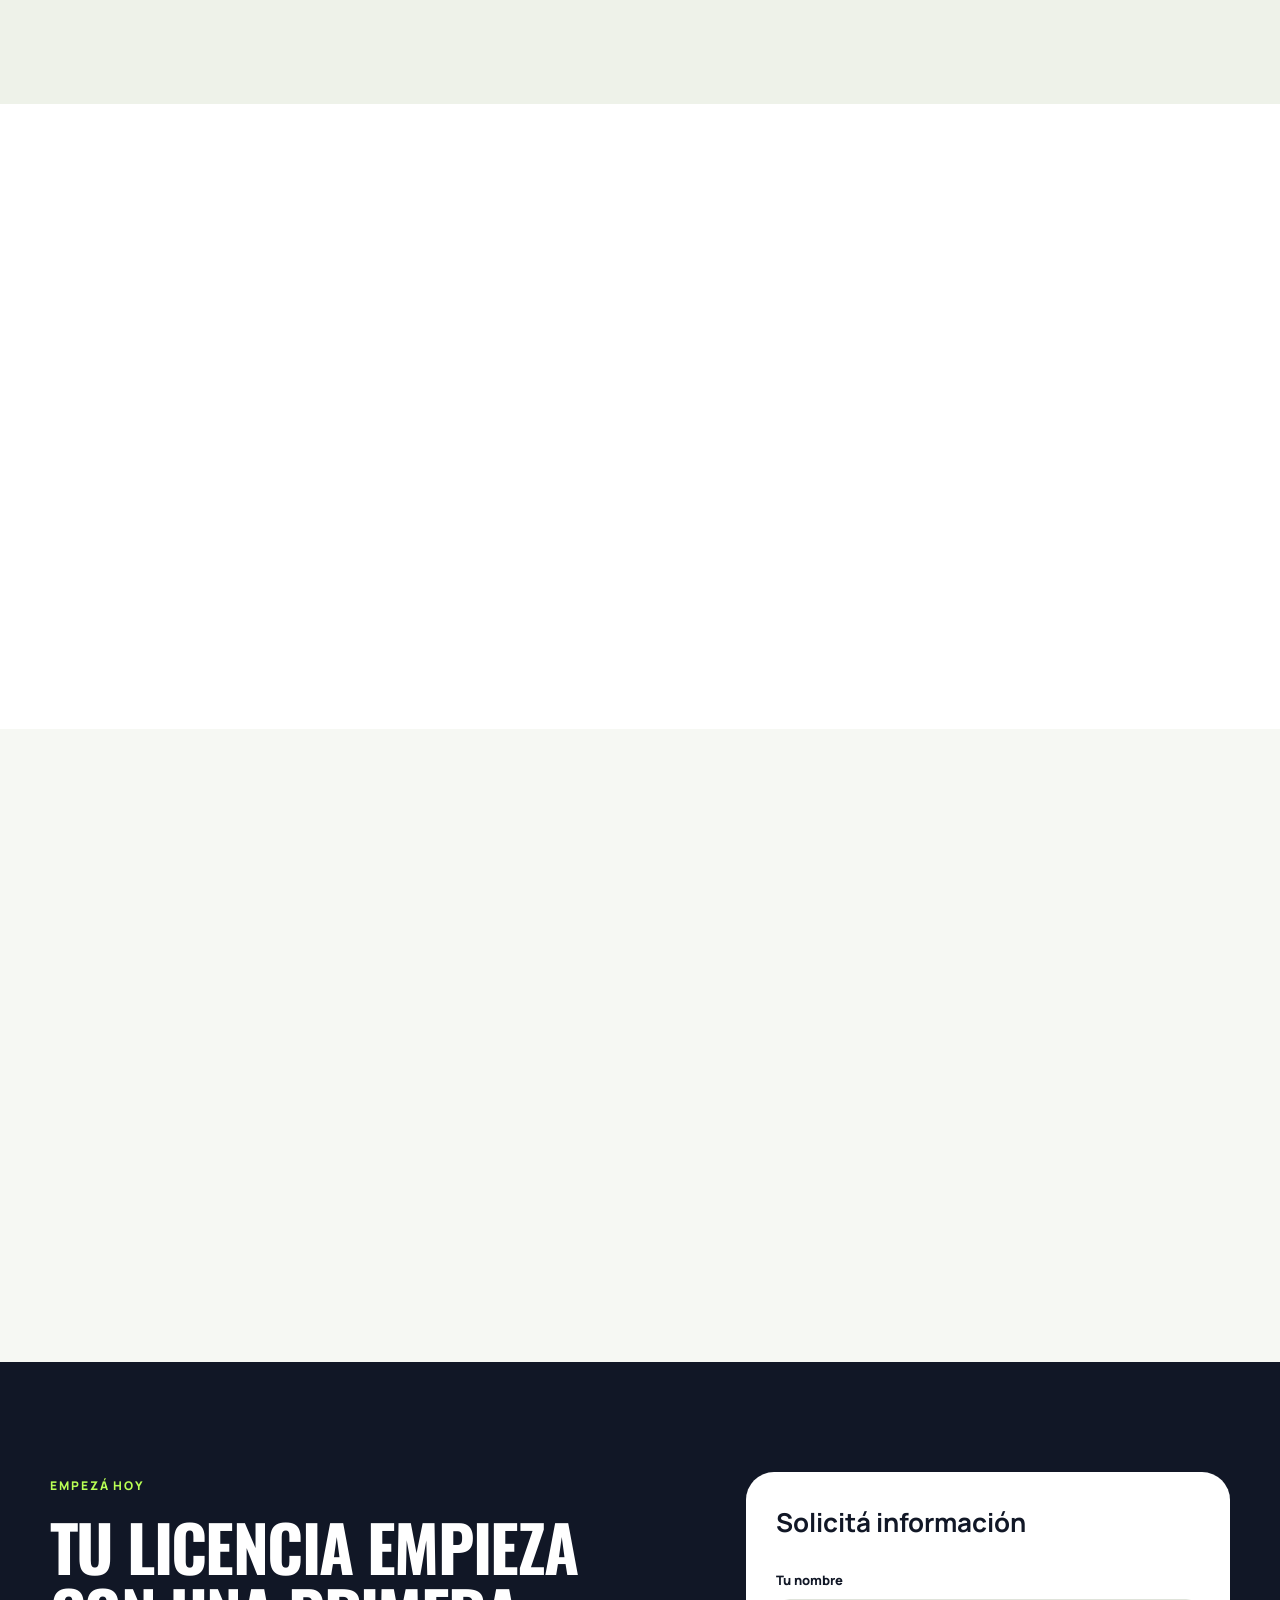
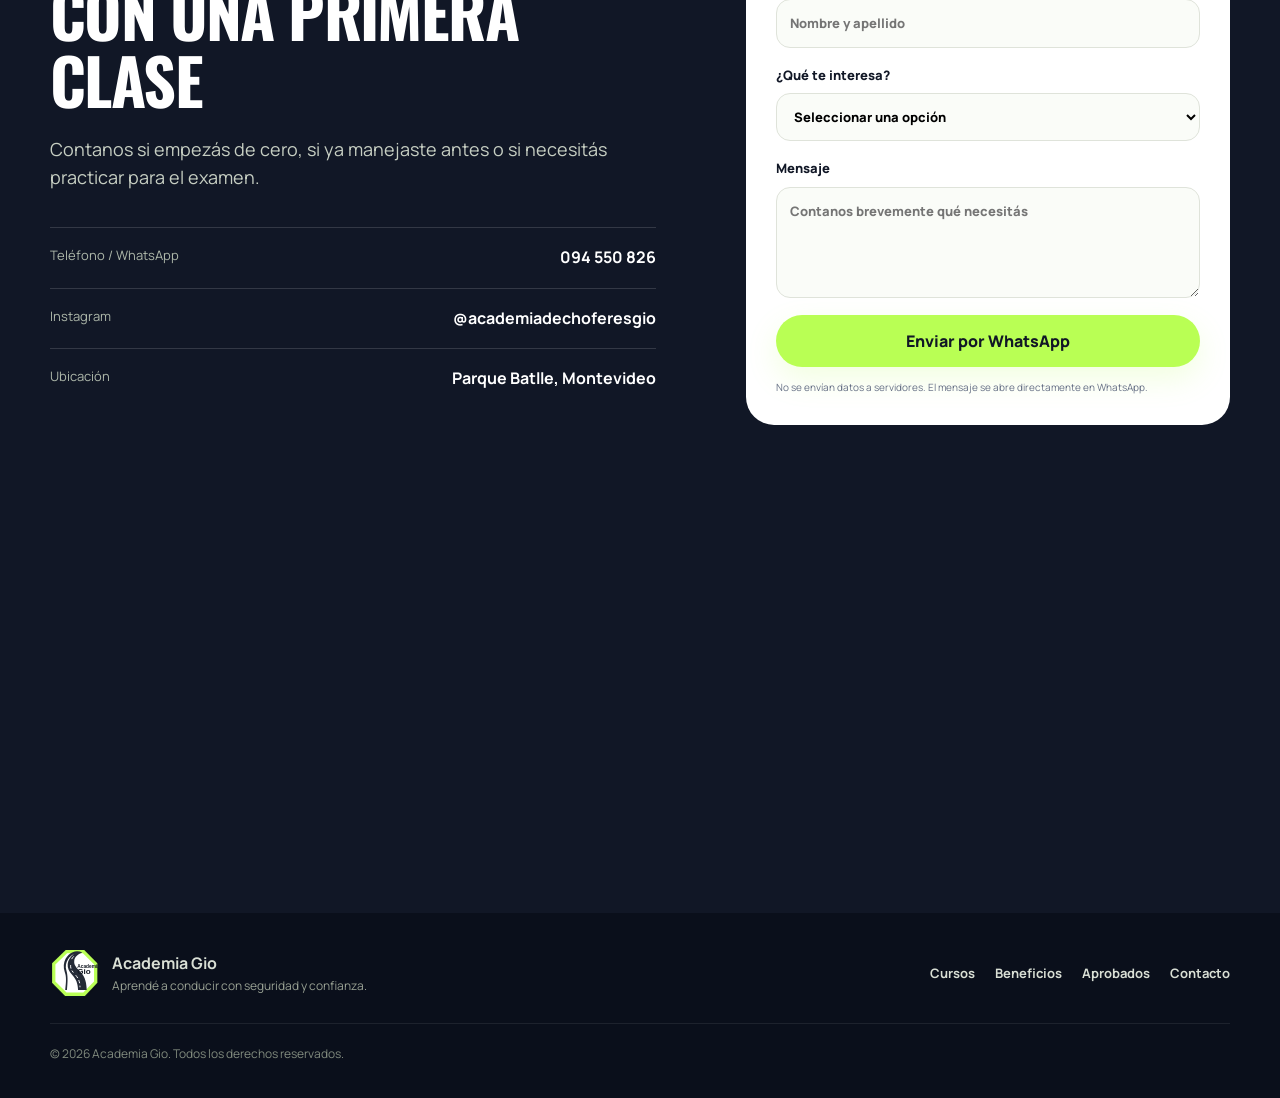
==== commit 0c43f24f: "Update index.html" ====
--- a/index.html
+++ b/index.html
@@ -166,7 +166,54 @@
         </div>
       </div>
     </section>
-
+<section class="section practice">
+  <div class="container">
+    <div class="section-heading reveal">
+      <span class="kicker">Perfeccioná tu manejo</span>
+      <h2>¿Ya tenés licencia de conducir?</h2>
+      <p>
+        Si ya contás con licencia pero querés ganar más confianza al volante,
+        practicar maniobras específicas o volver a manejar con seguridad,
+        también tenemos clases individuales totalmente personalizadas.
+      </p>
+    </div>
+
+    <div class="course-grid">
+      <article class="course-card featured reveal">
+        <div class="tag">Nuevo servicio</div>
+
+        <div class="course-icon">🚗</div>
+
+        <h3>Clases particulares</h3>
+
+        <p class="course-desc">
+          Ideal para quienes ya tienen licencia de conducir y desean mejorar su
+          técnica, practicar estacionamiento o recuperar confianza al manejar.
+        </p>
+
+        <div class="price">
+          <span>Clase individual</span>
+          <strong>$850</strong>
+        </div>
+
+        <ul>
+          <li>Práctica personalizada</li>
+          <li>Estacionamiento</li>
+          <li>Circulación por ciudad</li>
+          <li>Maniobras específicas</li>
+          <li>Horarios flexibles</li>
+        </ul>
+
+        <a class="btn btn-dark"
+          href="https://wa.me/59894550826?text=Hola%20Academia%20Gio,%20quiero%20consultar%20por%20las%20clases%20particulares."
+          target="_blank">
+          Reservar clase
+        </a>
+
+      </article>
+    </div>
+  </div>
+</section>
     <section class="section benefits" id="beneficios">
       <div class="container benefits-layout">
         <div class="benefits-image reveal">
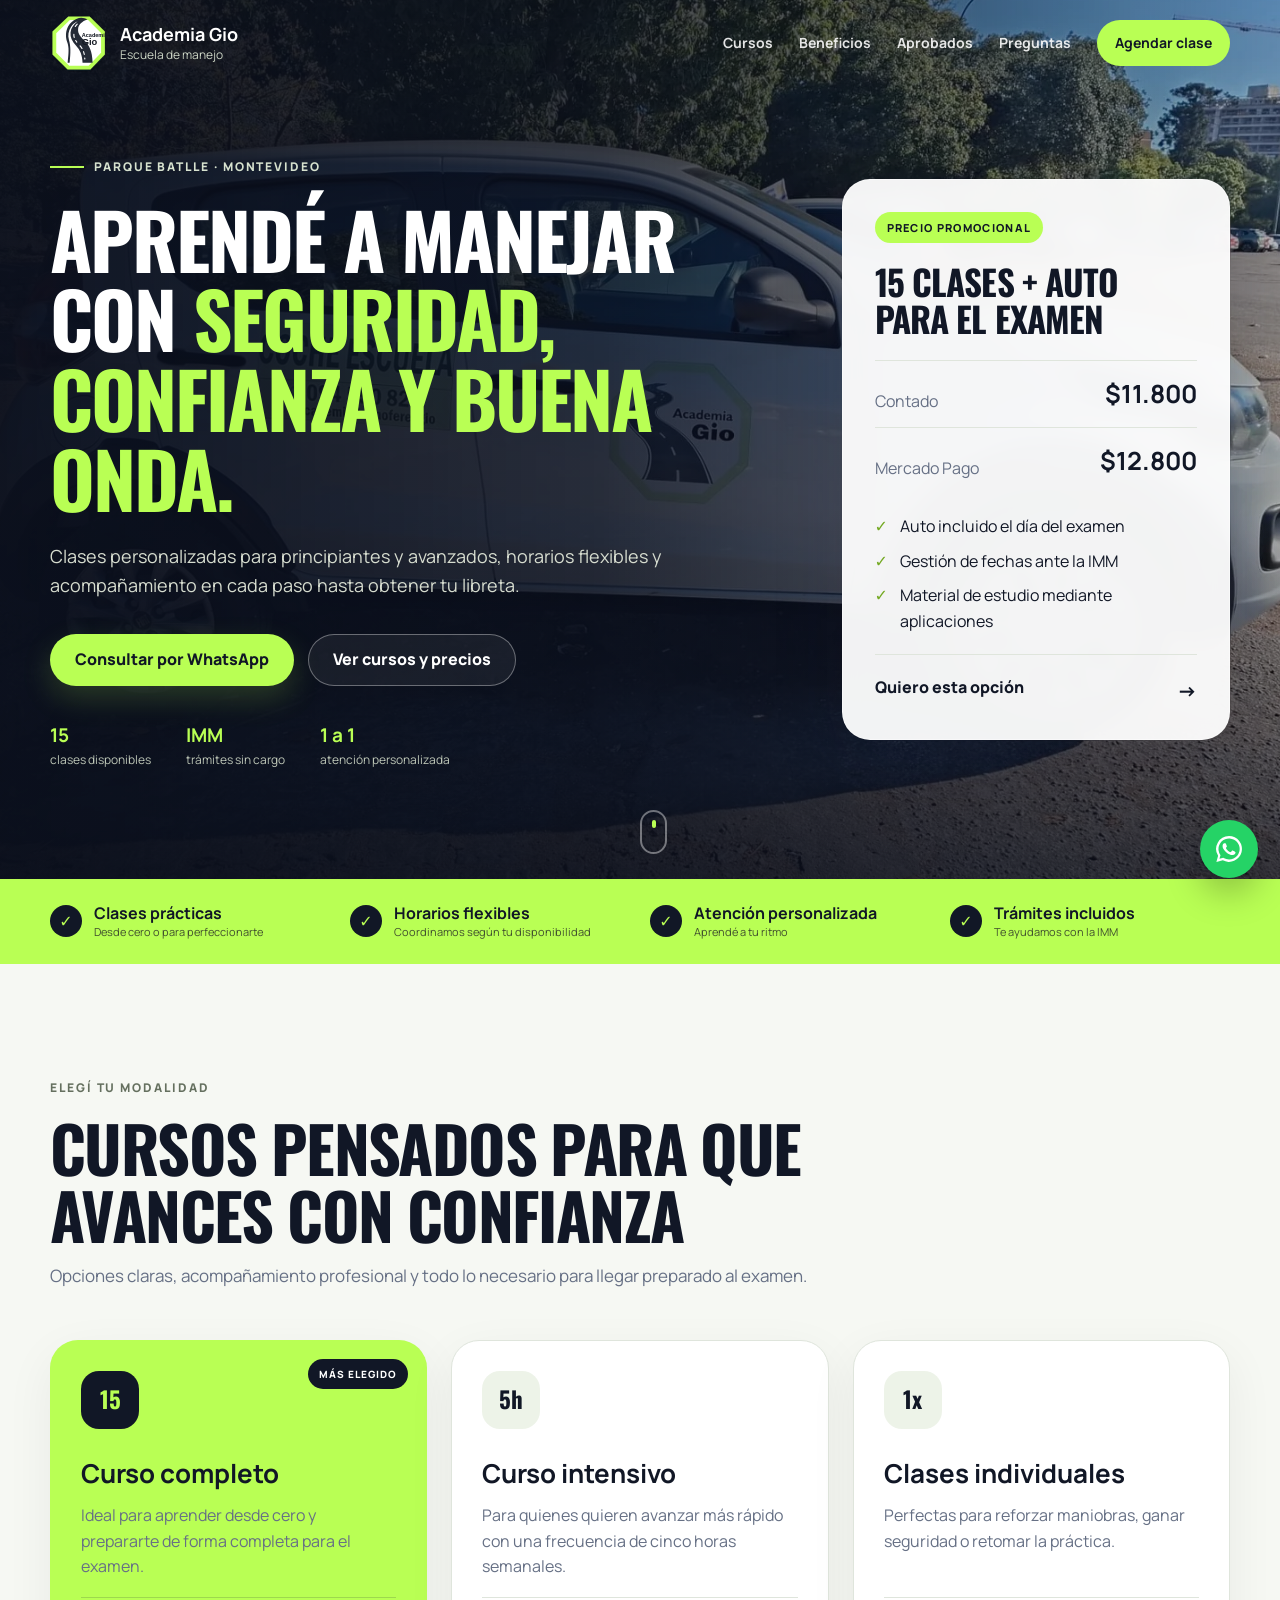
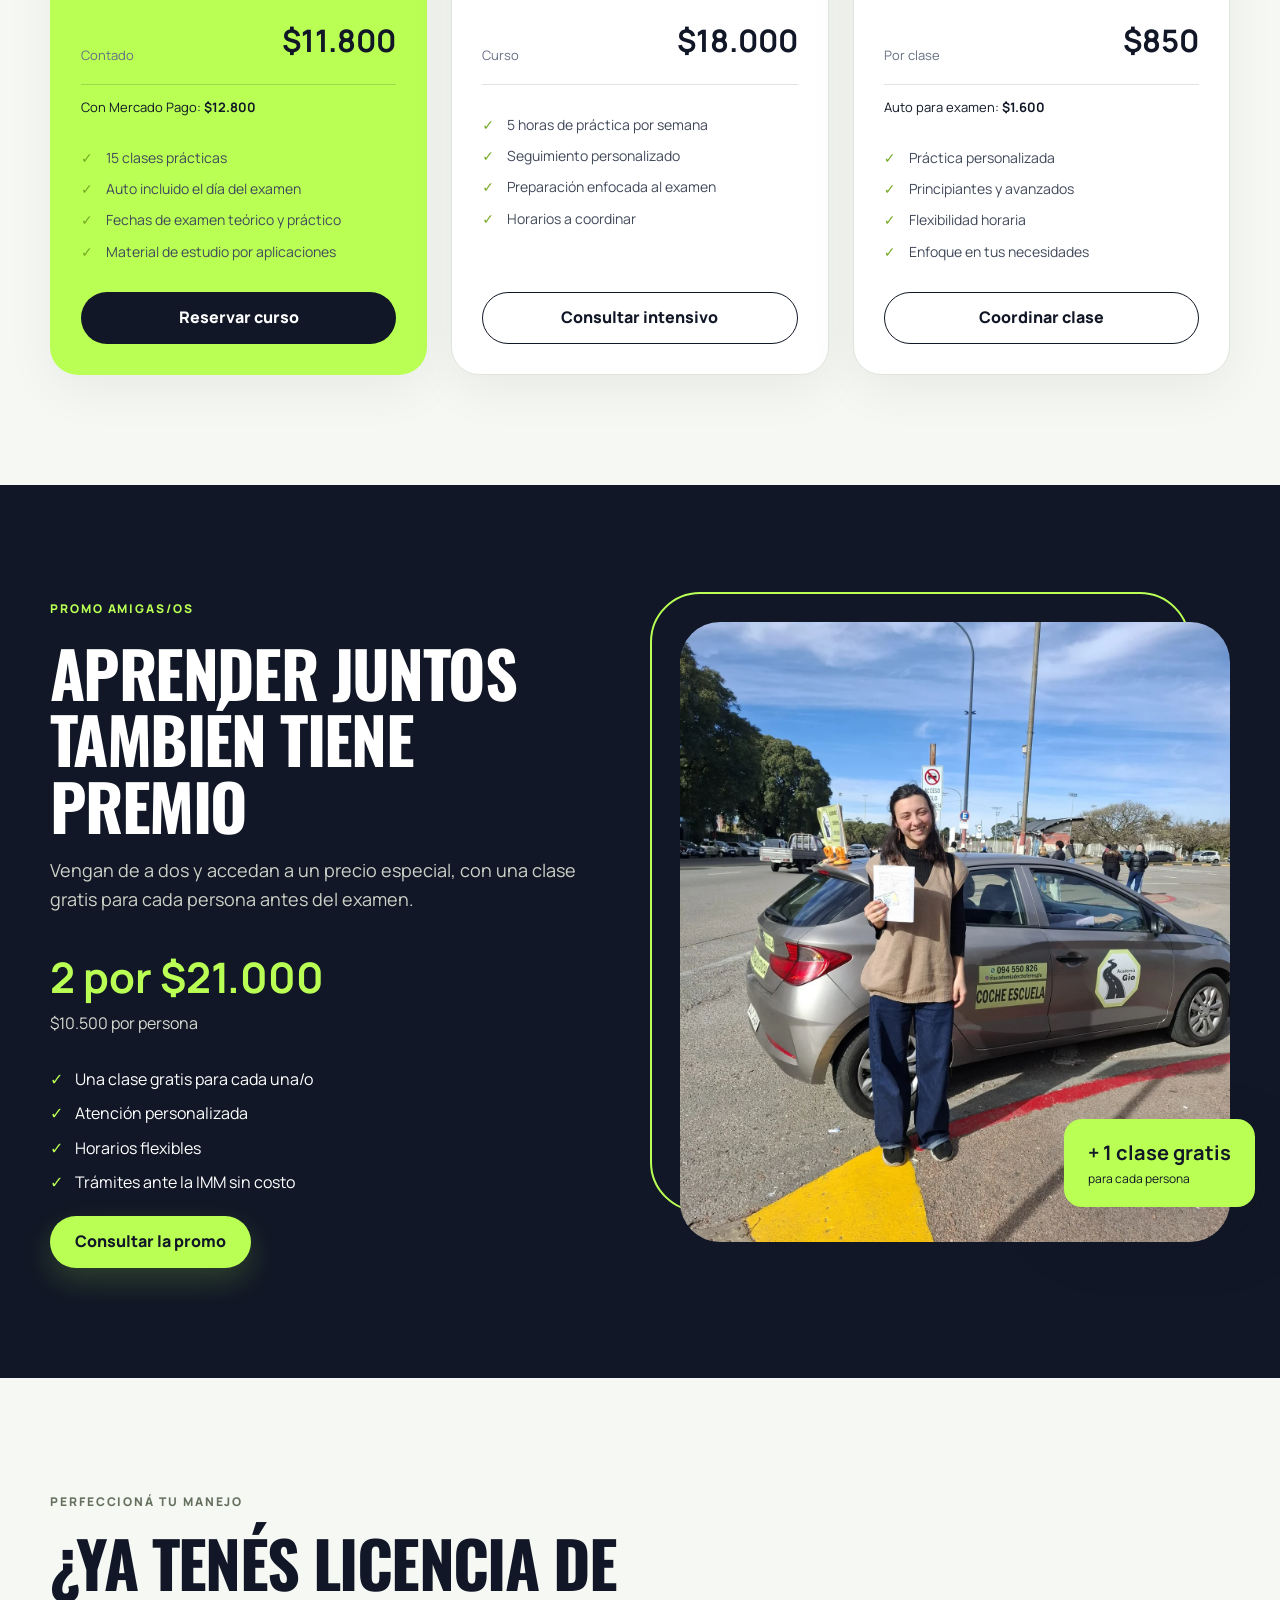
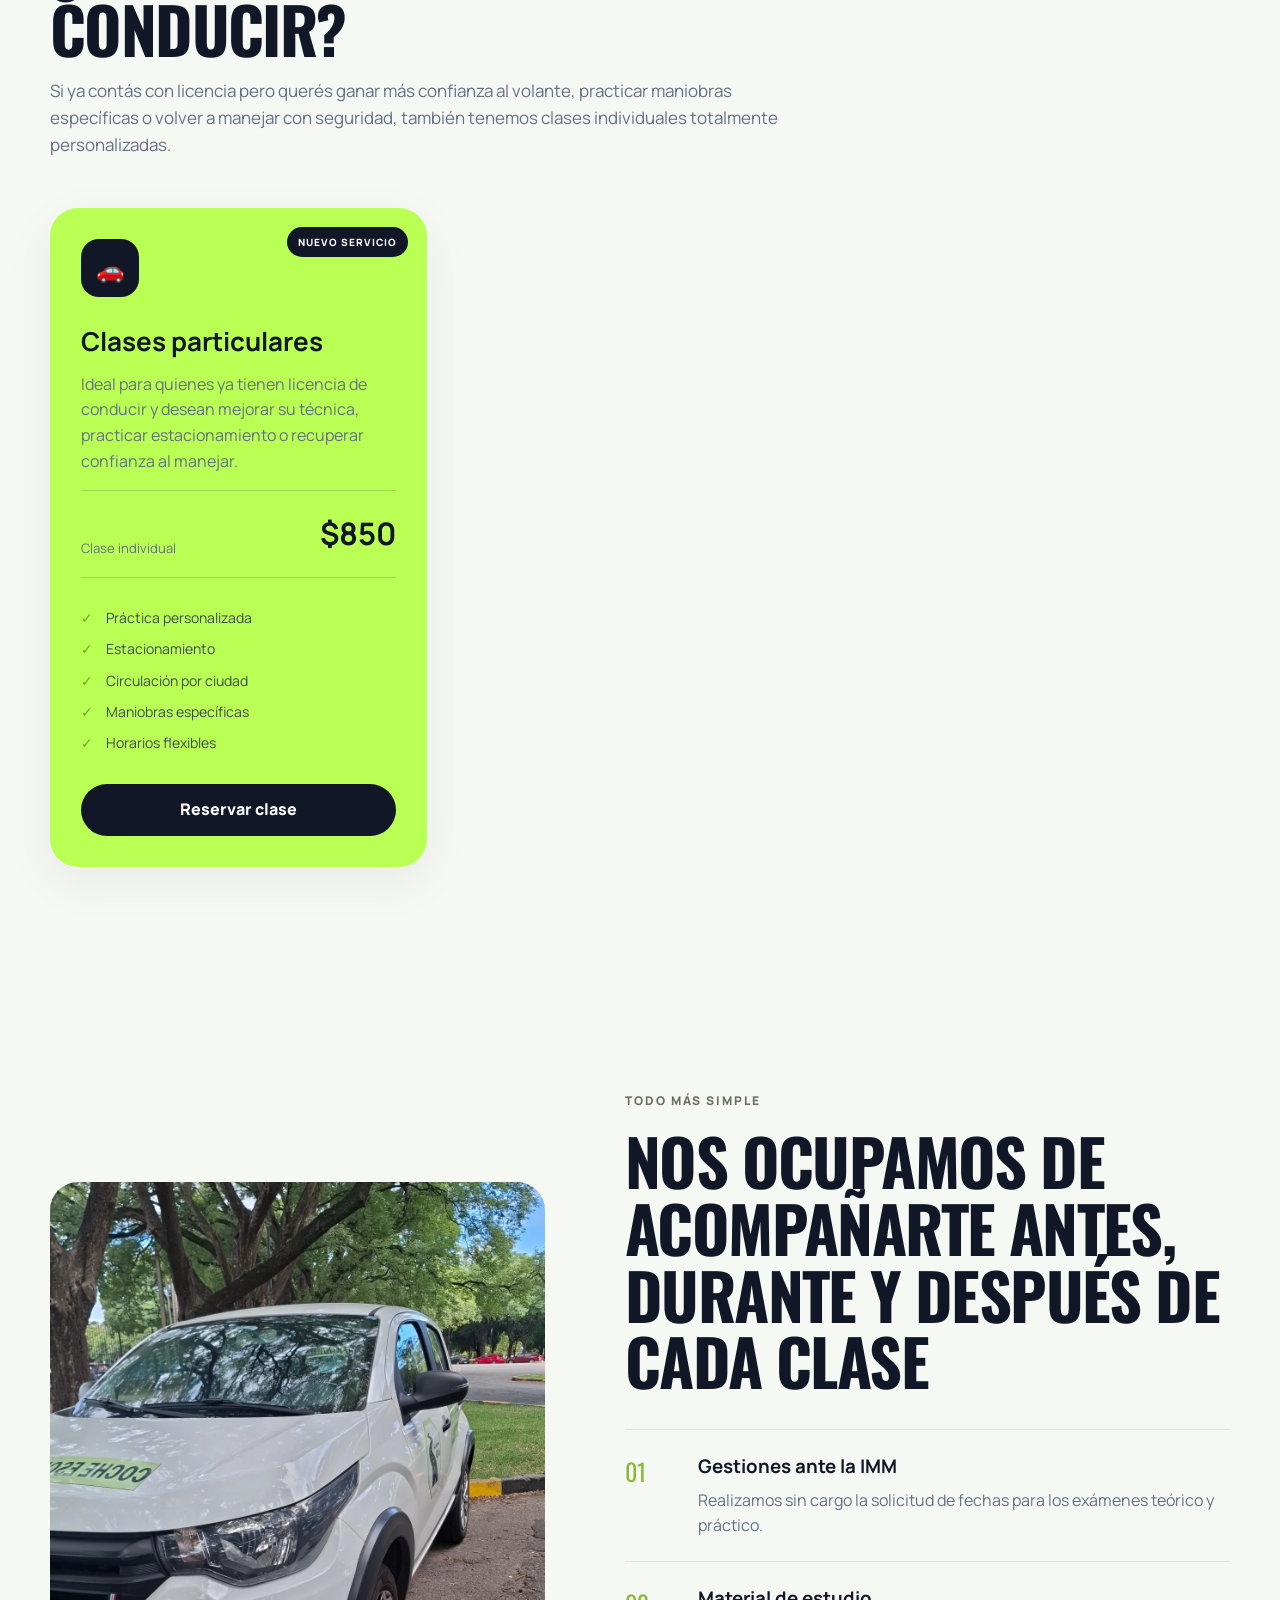
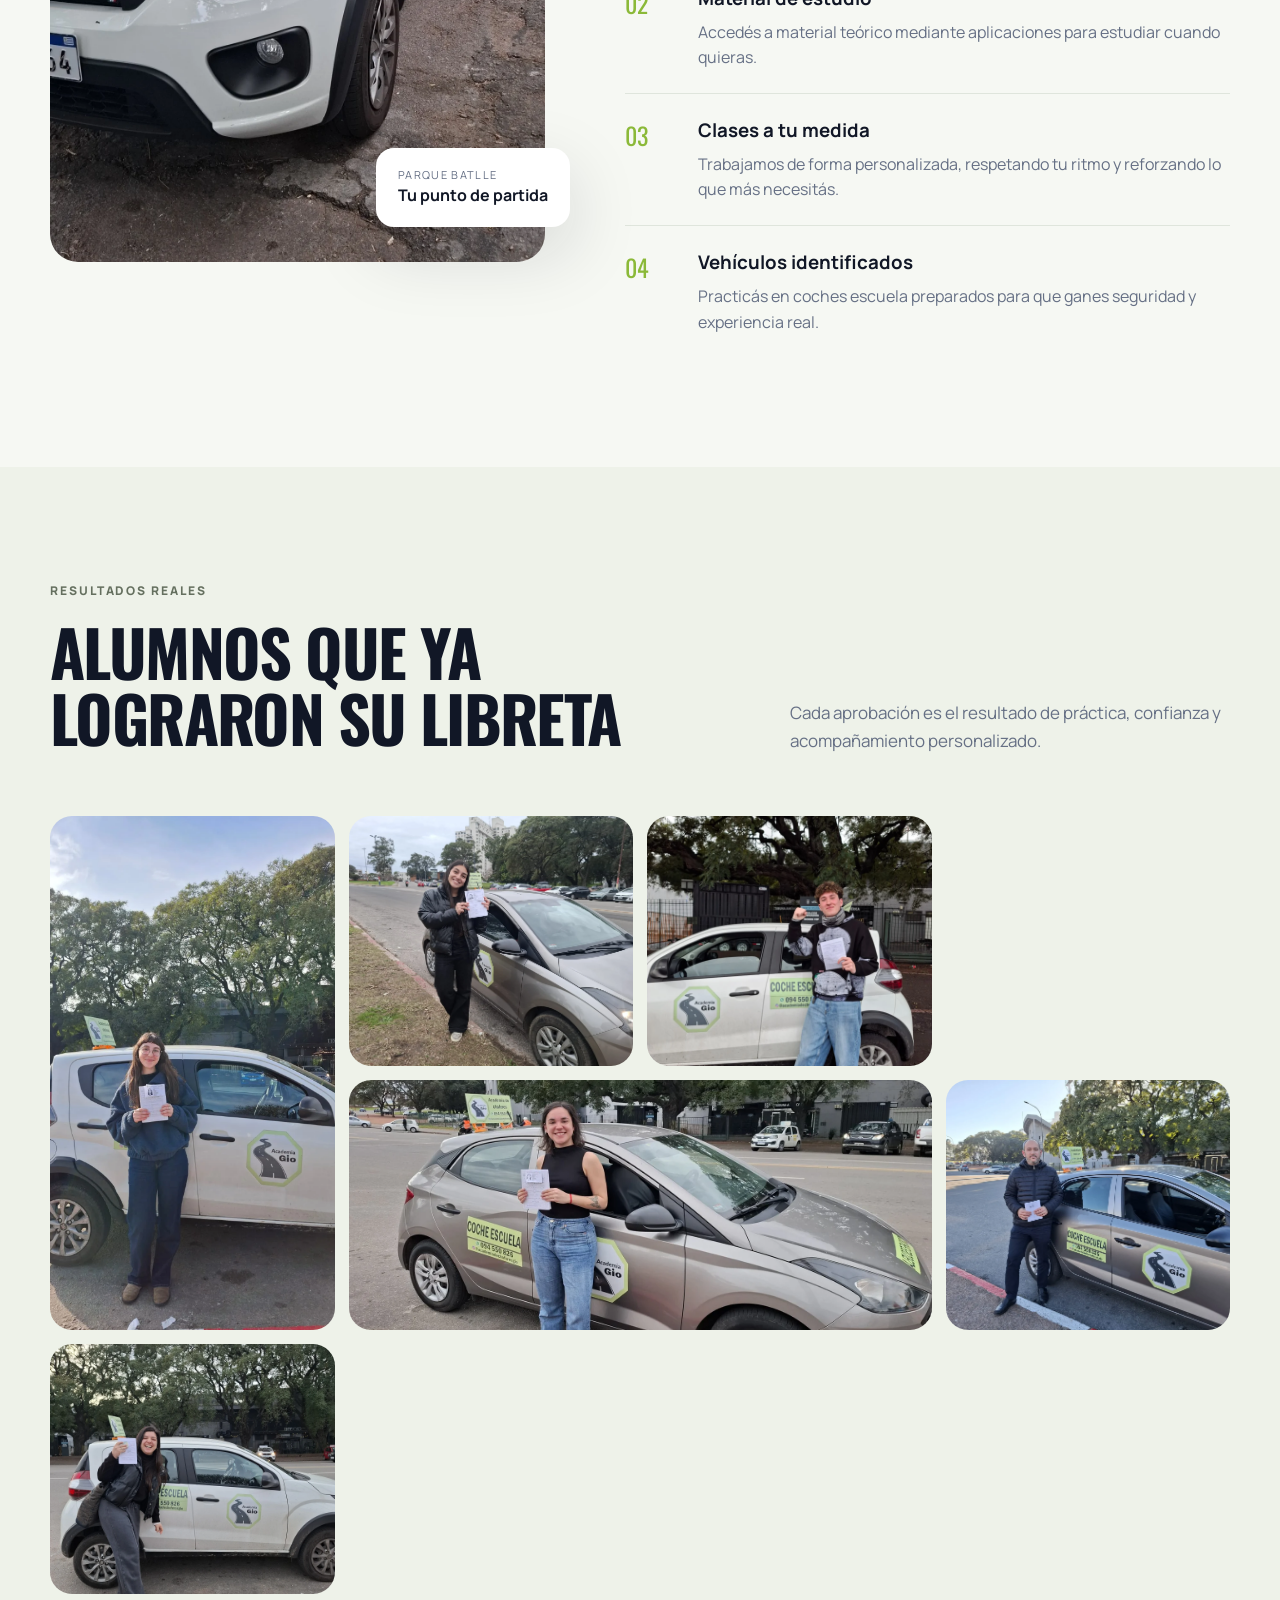
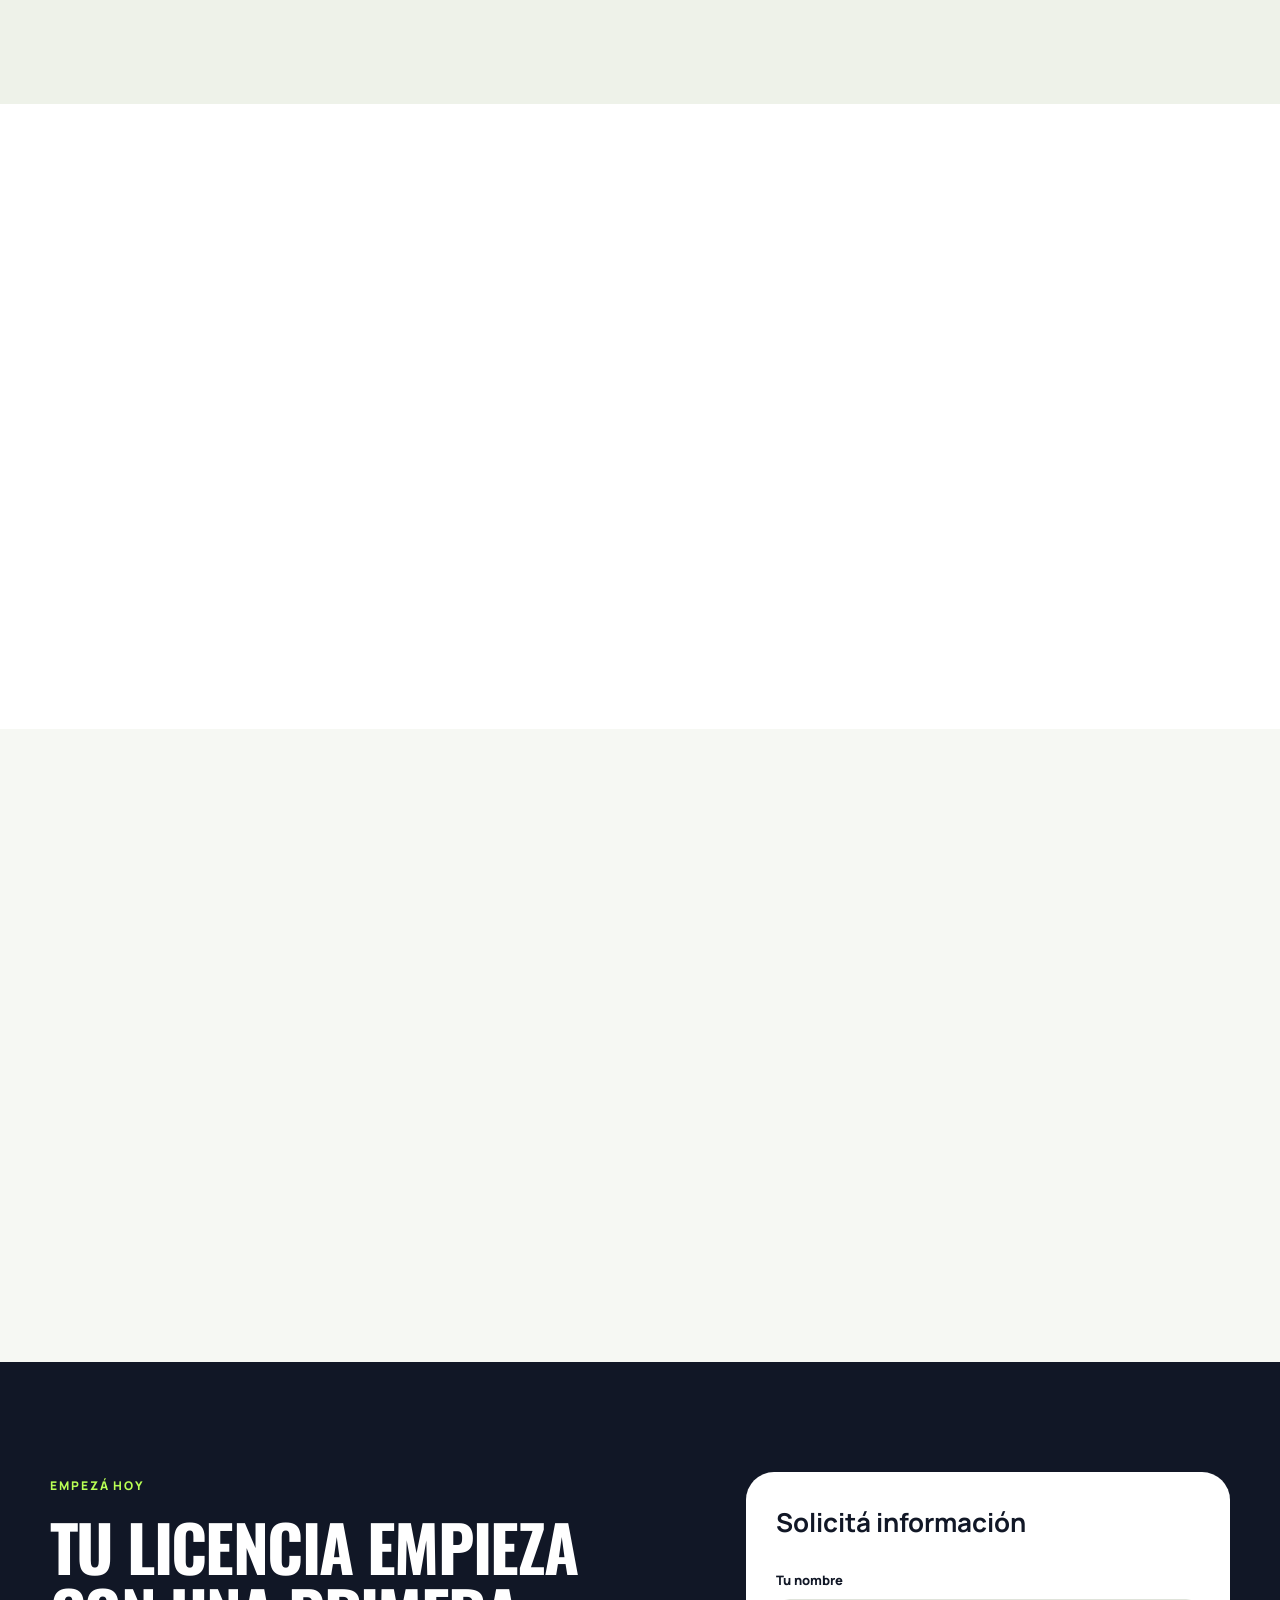
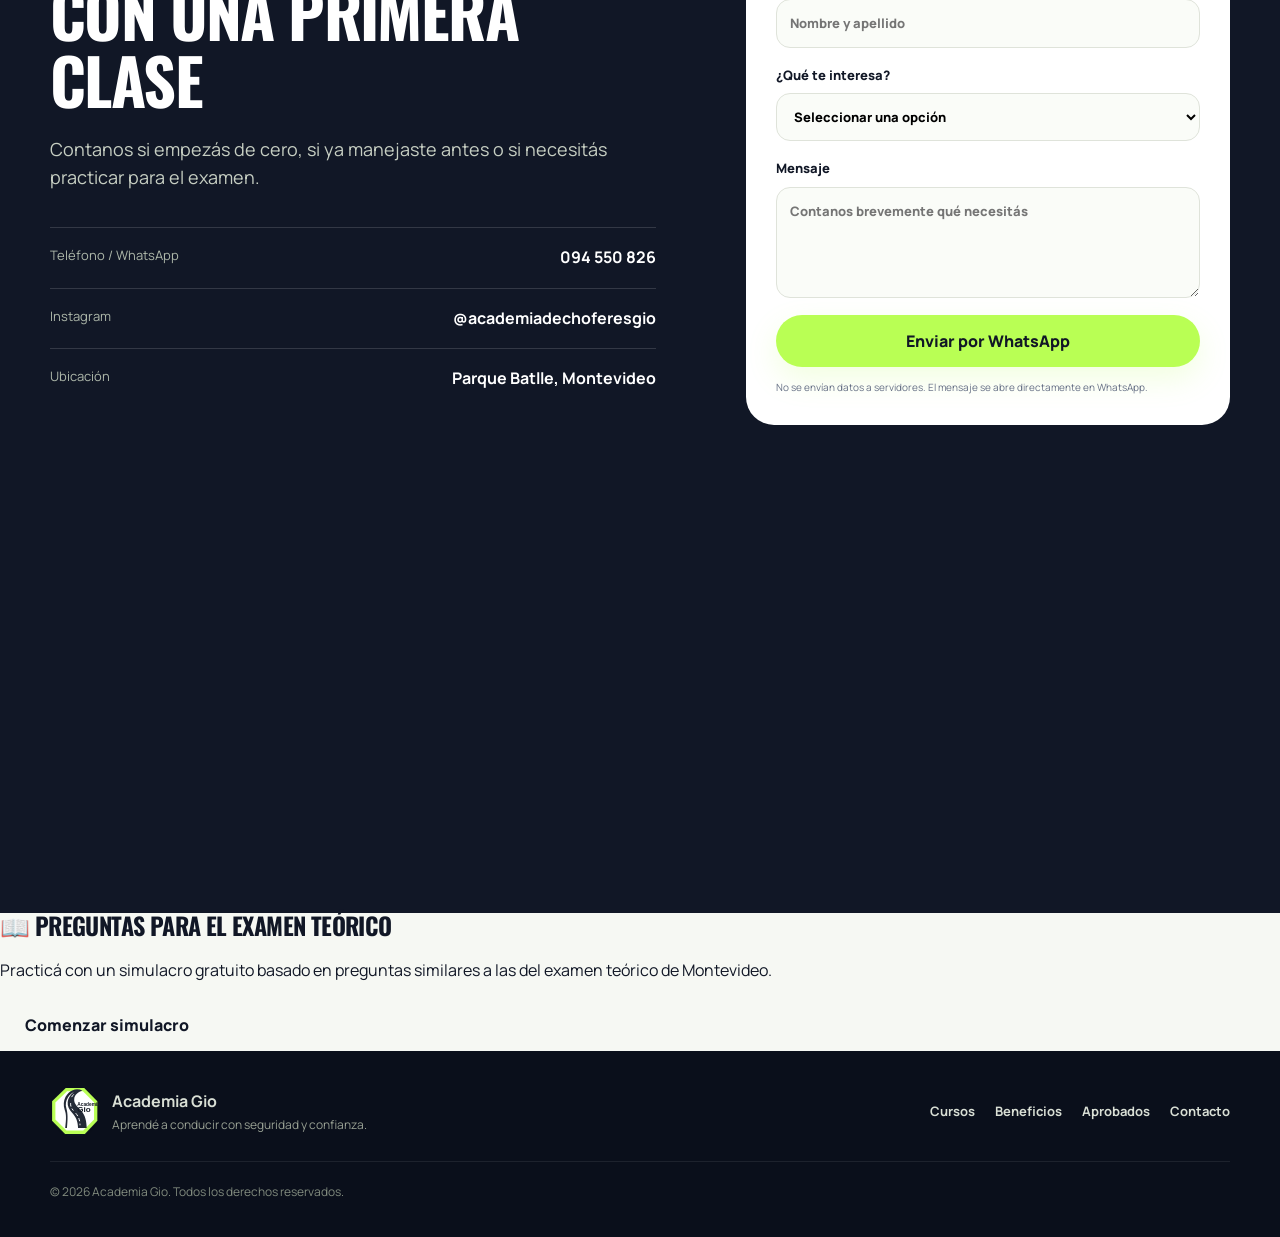
==== commit bf259ad8: "Update index.html" ====
--- a/index.html
+++ b/index.html
@@ -316,15 +316,30 @@
       </div>
     </section>
   </main>
-
+<section class="simulacro">
+
+    <h2>📖 Preguntas para el examen teórico</h2>
+
+    <p>
+        Practicá con un simulacro gratuito basado en preguntas similares a las del examen teórico de Montevideo.
+    </p>
+
+    <a href="simulacro.html" class="btn">
+        Comenzar simulacro
+    </a>
+
+</section>
   <footer class="site-footer">
     <div class="container footer-grid">
       <div class="footer-brand"><img src="assets/logo.svg" alt=""><div><strong>Academia Gio</strong><span>Aprendé a conducir con seguridad y confianza.</span></div></div>
       <div class="footer-links"><a href="#cursos">Cursos</a><a href="#beneficios">Beneficios</a><a href="#aprobados">Aprobados</a><a href="#contacto">Contacto</a></div>
       <p>© <span id="year"></span> Academia Gio. Todos los derechos reservados.</p>
     </div>
+ 
+</section>
   </footer>
 
+</section>
   <a class="floating-whatsapp" href="https://wa.me/59894550826?text=Hola%20Academia%20Gio%2C%20quiero%20informaci%C3%B3n%20sobre%20las%20clases." target="_blank" rel="noopener" aria-label="Contactar por WhatsApp">
     <svg viewBox="0 0 32 32" aria-hidden="true"><path d="M16.04 3A12.9 12.9 0 0 0 5.11 22.76L3.4 29l6.39-1.68A12.95 12.95 0 1 0 16.04 3zm0 23.57a10.57 10.57 0 0 1-5.39-1.48l-.39-.23-3.79 1 1.01-3.69-.25-.38a10.58 10.58 0 1 1 8.81 4.78zm5.8-7.92c-.32-.16-1.88-.93-2.17-1.03-.29-.11-.5-.16-.71.16-.21.32-.82 1.03-1 1.24-.19.21-.37.24-.69.08-.32-.16-1.34-.49-2.56-1.58-.95-.84-1.59-1.88-1.77-2.2-.19-.32-.02-.49.14-.65.14-.14.32-.37.48-.56.16-.19.21-.32.32-.53.11-.21.05-.4-.03-.56-.08-.16-.71-1.71-.98-2.34-.26-.62-.52-.54-.71-.55h-.61c-.21 0-.56.08-.85.4-.29.32-1.11 1.09-1.11 2.65 0 1.56 1.14 3.07 1.3 3.28.16.21 2.24 3.42 5.42 4.8.76.33 1.35.52 1.81.67.76.24 1.45.21 2 .13.61-.09 1.88-.77 2.14-1.51.26-.74.26-1.38.19-1.51-.08-.13-.29-.21-.61-.37z"/></svg>
   </a>
